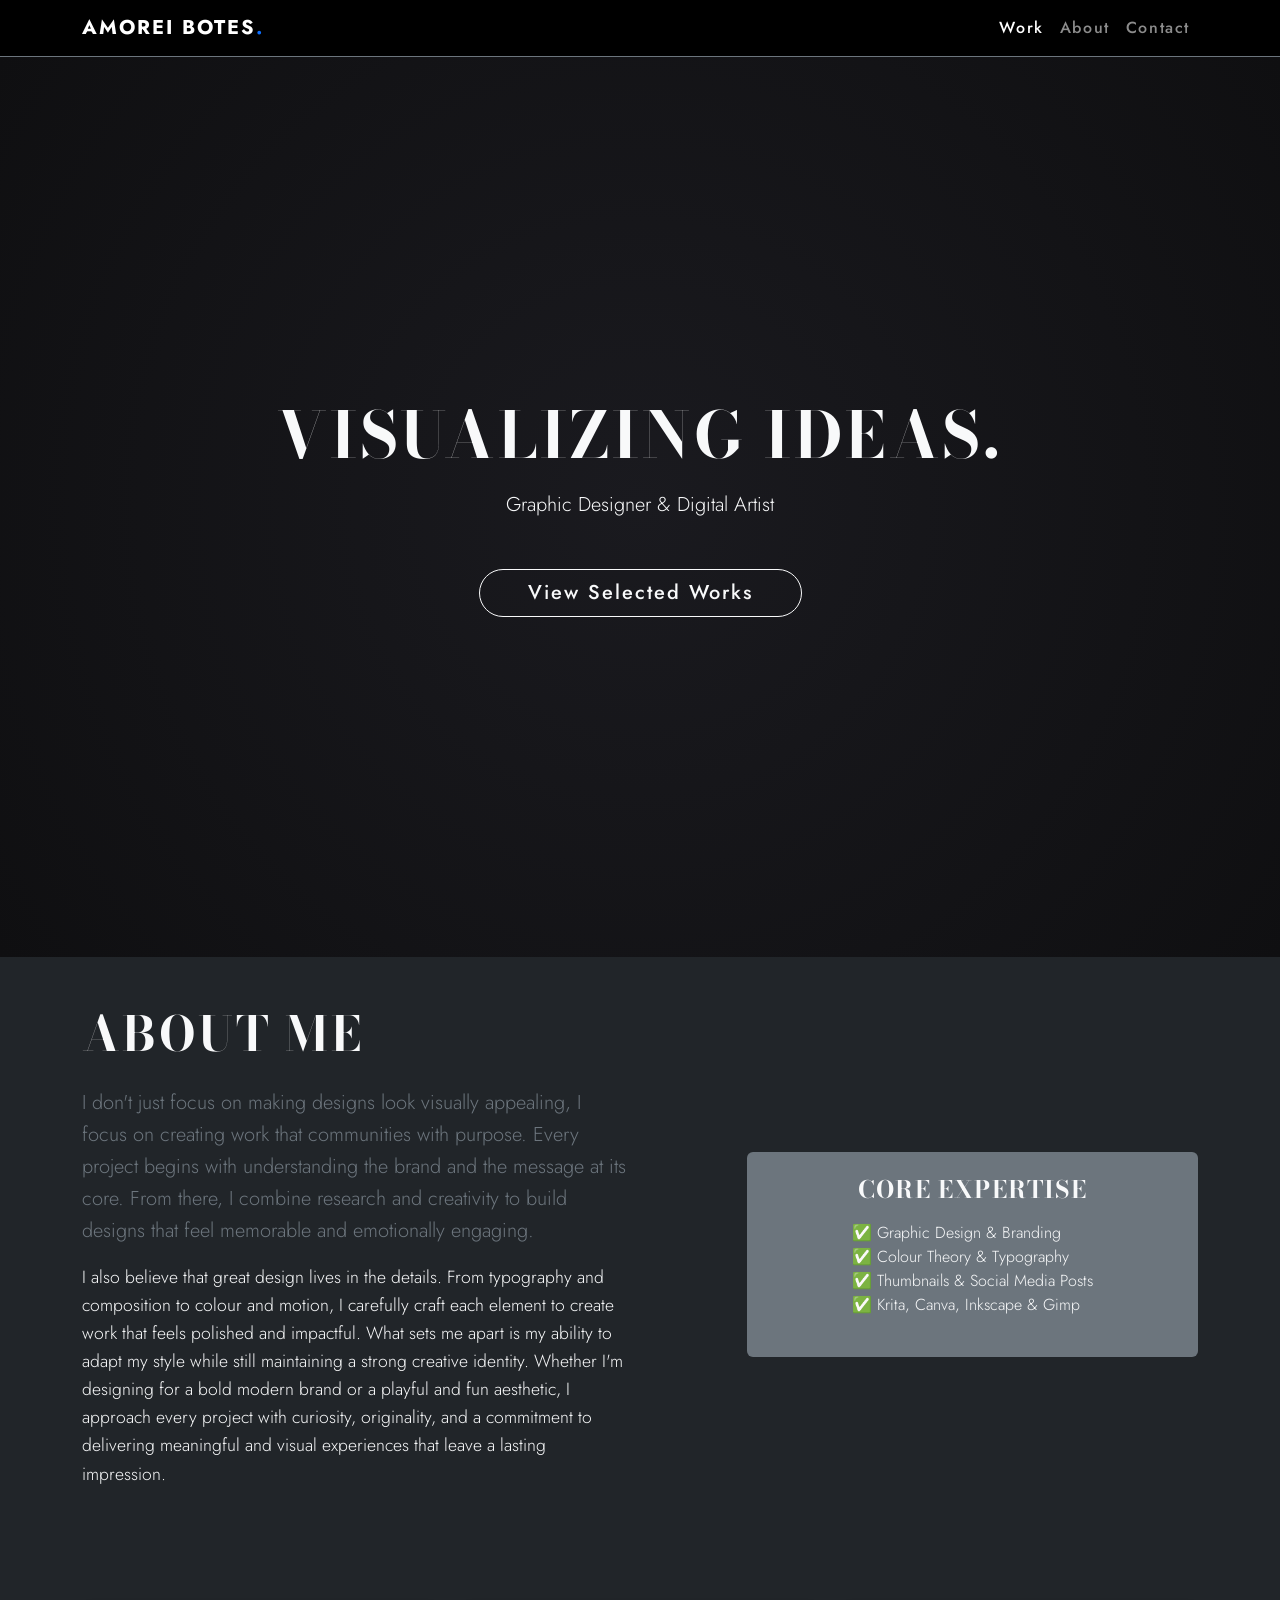
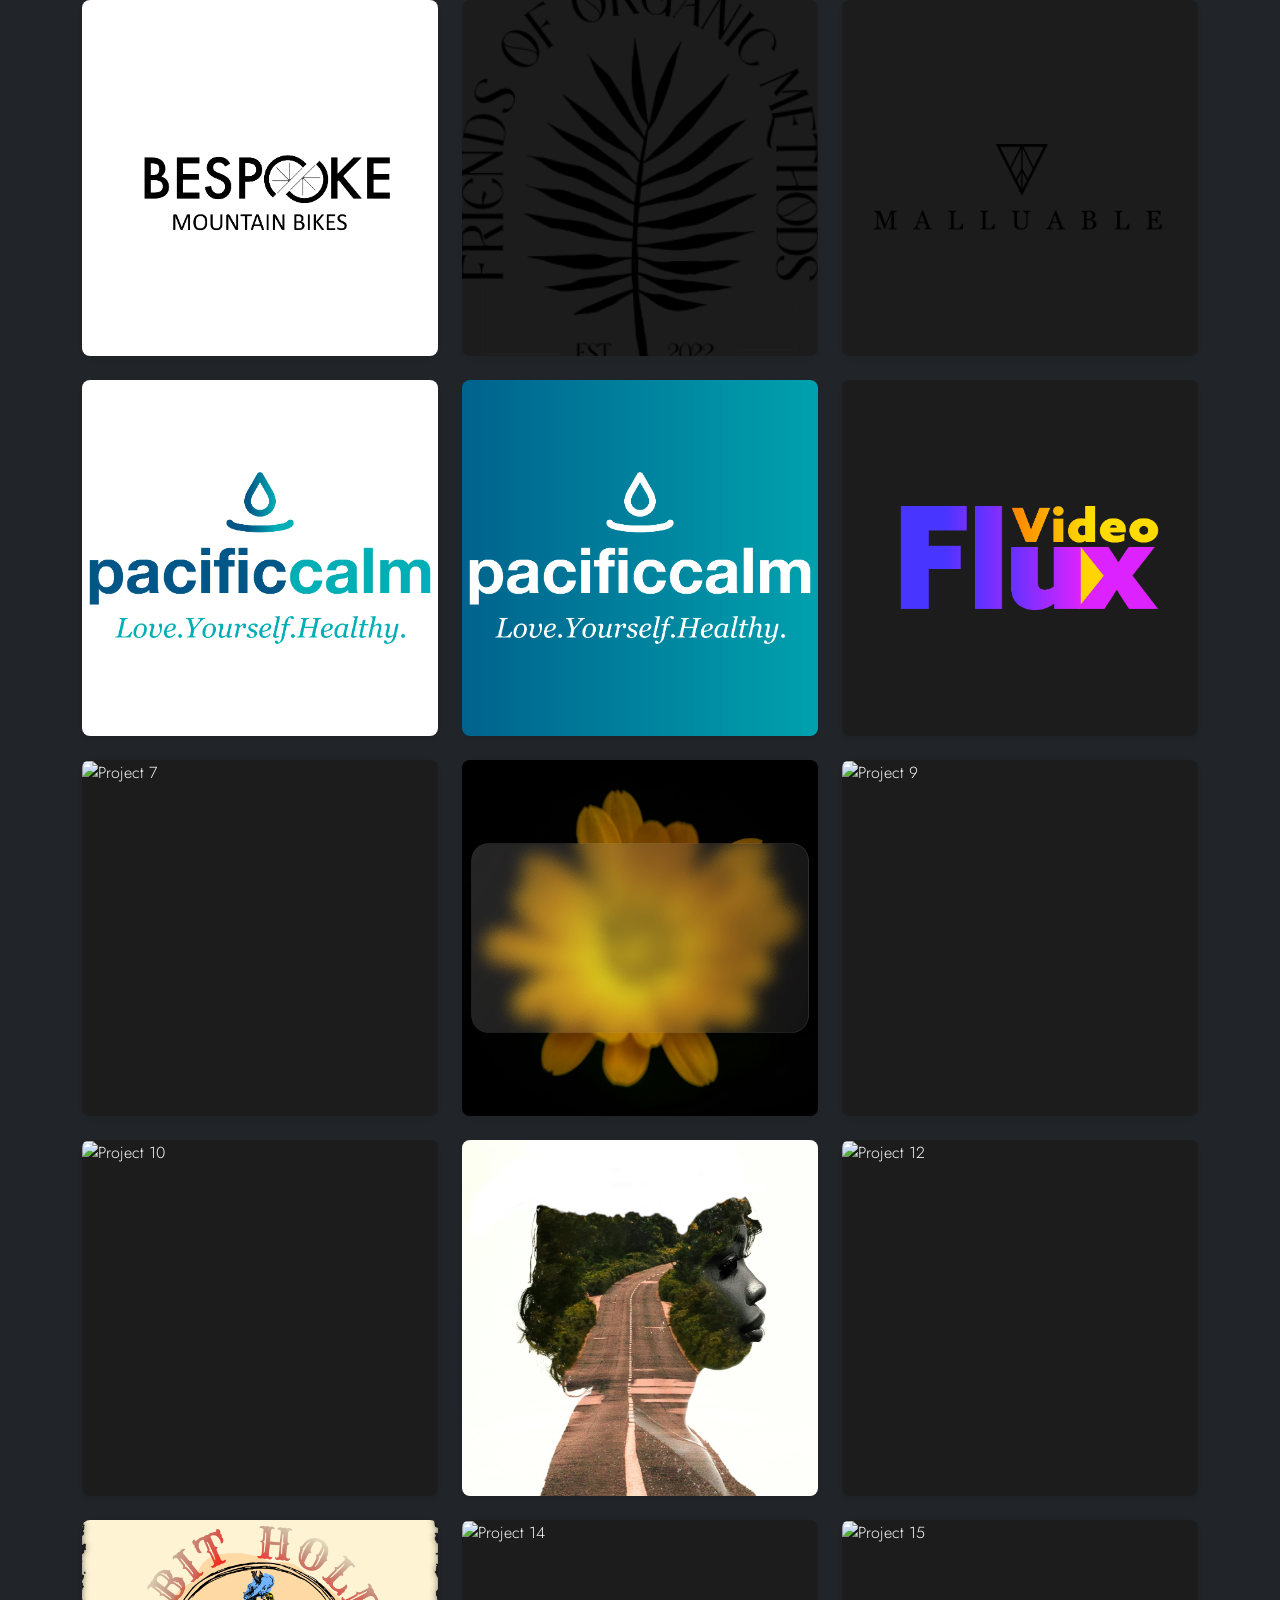
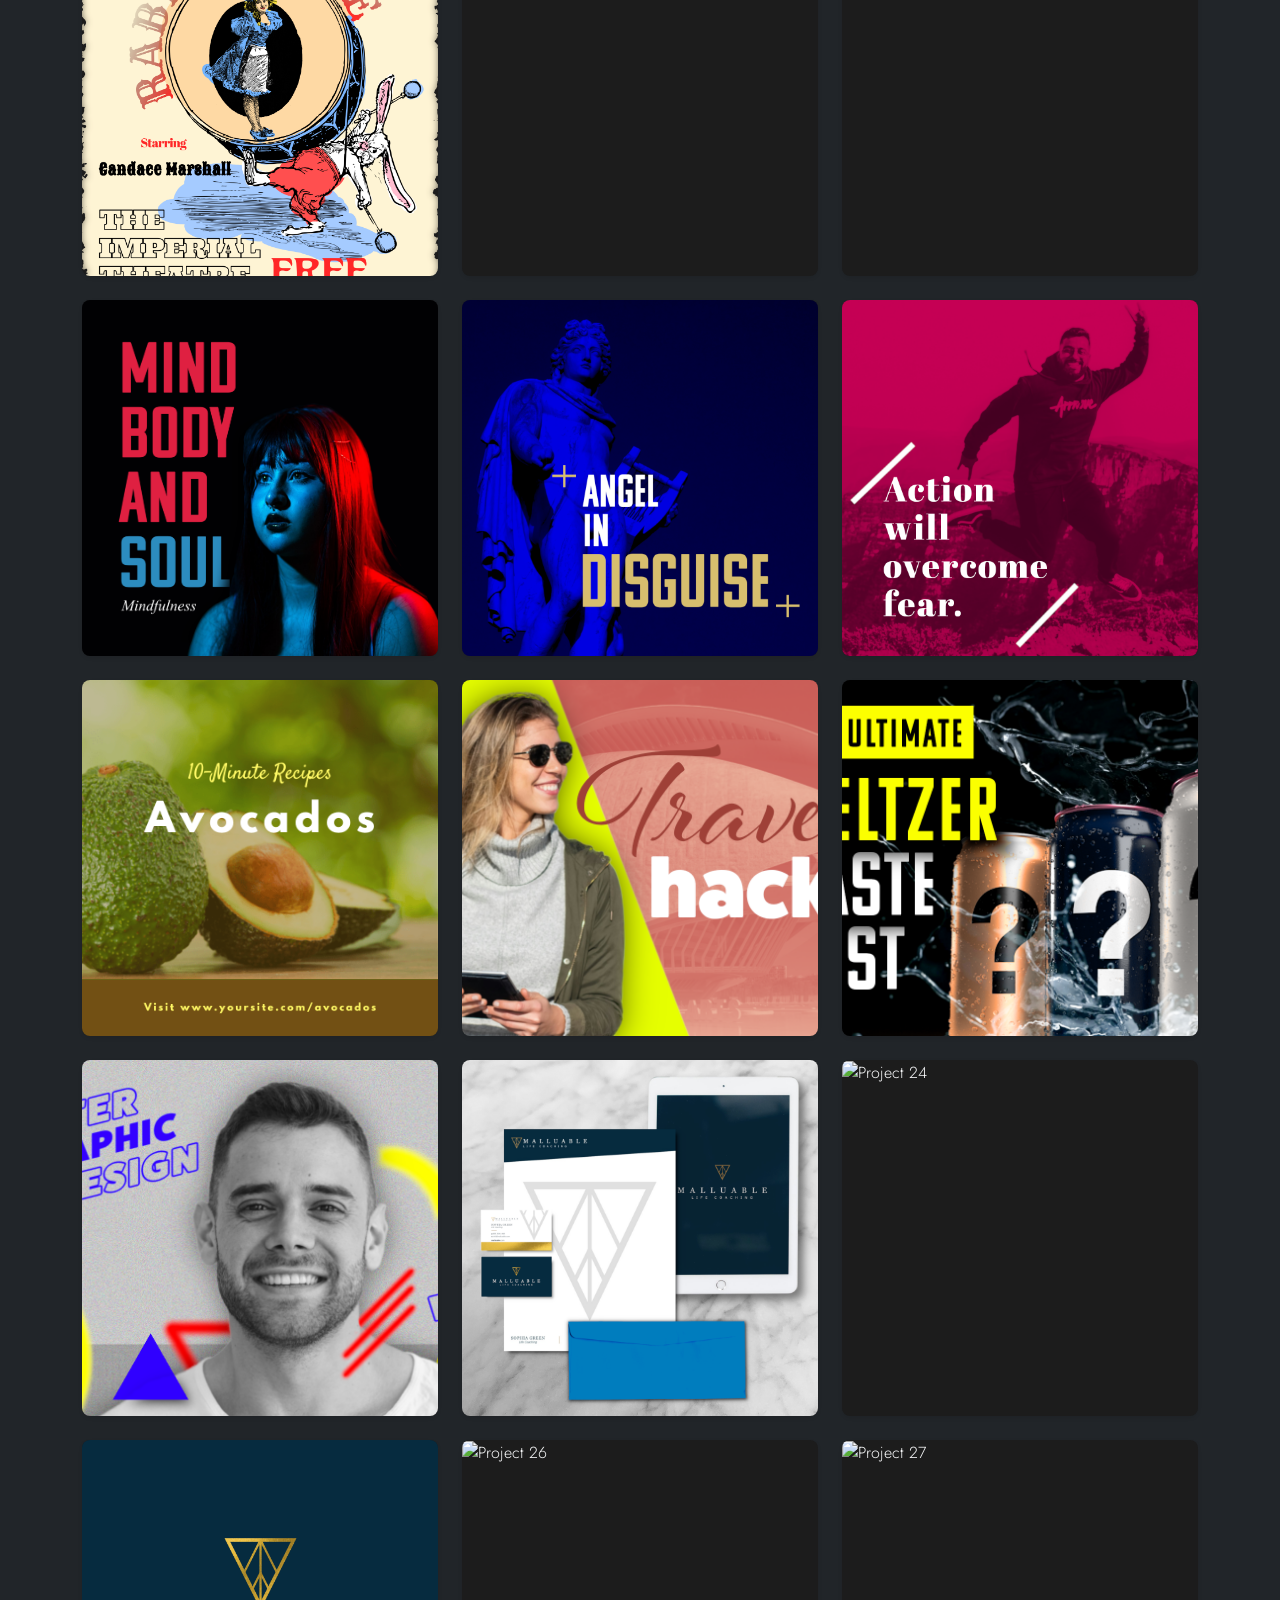
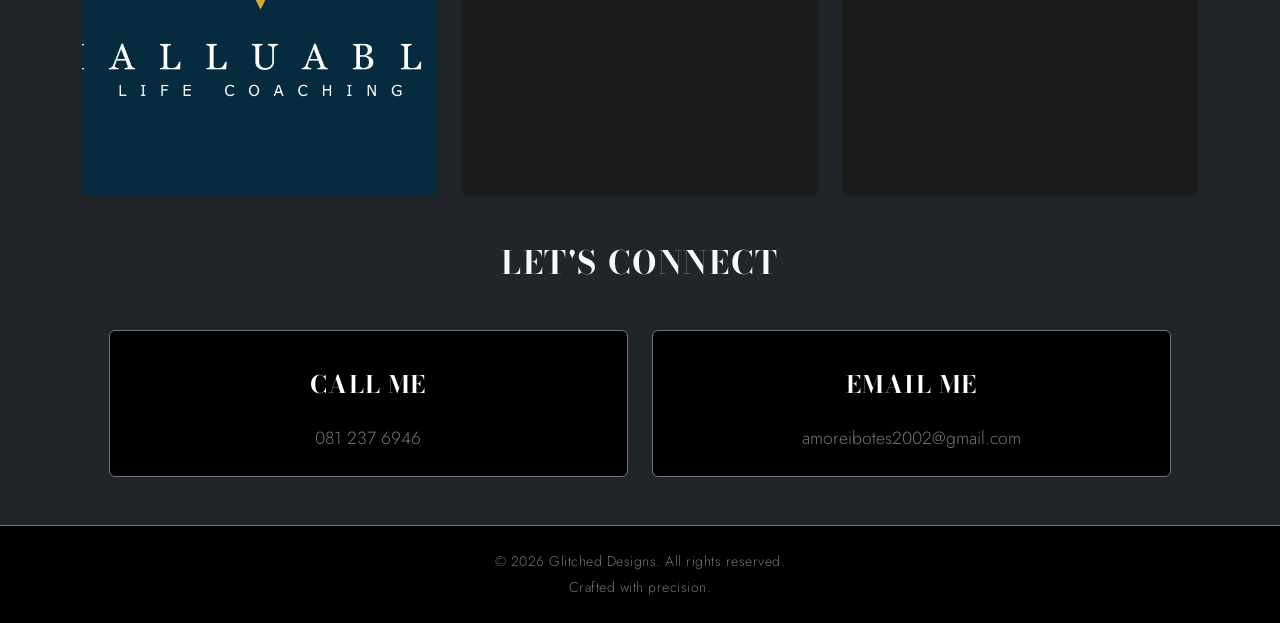
==== index.html @ e526637f "Amorei Graphic Design website initial commit" ====
<!DOCTYPE html>
<html lang="en">

<head>
    <meta charset="UTF-8">
    <meta name="viewport" content="width=device-width, initial-scale=1.0">
    <title>Creative Portfolio | Graphic Design</title>
    <link href="https://fonts.googleapis.com/css2?family=Inter:wght@300;400;700&display=swap" rel="stylesheet">
    <link href="https://cdn.jsdelivr.net/npm/bootstrap@5.3.0/dist/css/bootstrap.min.css" rel="stylesheet">
    <link rel="stylesheet" href="styles.css">
</head>

<body class="bg-dark text-light">

    <nav class="navbar navbar-expand-lg navbar-dark bg-black sticky-top border-bottom border-secondary">
        <div class="container">
            <a class="navbar-brand fw-bold tracking-wide" href="#">AMOREI BOTES<span class="text-primary">.</span></a>
            <button class="navbar-toggler" type="button" data-bs-toggle="collapse" data-bs-target="#navbarNav">
                <span class="navbar-toggler-icon"></span>
            </button>
            <div class="collapse navbar-collapse justify-content-end" id="navbarNav">
                <ul class="navbar-nav">
                    <li class="nav-item"><a class="nav-link active" href="#work">Work</a></li>
                    <li class="nav-item"><a class="nav-link" href="#about">About</a></li>
                    <li class="nav-item"><a class="nav-link" href="#contact">Contact</a></li>
                </ul>
            </div>
        </div>
    </nav>

    <header class="hero-section min-vh-100 text-center d-flex align-items-center justify-content-center">
        <div class="container">
            <h1 class="display-3 fw-bold mb-3">Visualizing Ideas.</h1>
            <p class="lead mb-5">Graphic Designer & Digital Artist</p>
            <a href="#work" class="btn btn-outline-light btn-lg rounded-pill px-5">View Selected Works</a>
        </div>
    </header>

    <section id="about">
        <main class="container py-5">
            <div class="row align-items-center min-vh-75">
                <div class="col-md-6 mb-4 mb-md-0">
                    <h2 class="display-5 fw-bold mb-4">About Me</h2>
                    <p class="lead text-secondary">
                        I don't just focus on making designs look visually appealing, I focus on creating work that
                        communities with purpose. Every project begins with understanding the brand and the message at
                        its core. From there, I combine research and creativity to build designs that feel memorable and
                        emotionally engaging. </p>
                    <p>
                        I also believe that great design lives in the details. From typography and composition to colour
                        and motion, I carefully craft each element to create work that feels polished and impactful.
                        What sets me apart is my ability to adapt my style while still maintaining a strong creative
                        identity. Whether I'm designing for a bold modern brand or a playful and fun aesthetic, I
                        approach every project with curiosity, originality, and a commitment to delivering meaningful
                        and visual experiences that leave a lasting impression.</p>
                </div>
                <div class="col-md-5 offset-md-1">
                    <div class="bg-secondary p-4 rounded text-center">
                        <h4 class="mb-3">Core Expertise</h4>
                        <ul class="list-unstyled text-start d-inline-block">
                            <li>✅ Graphic Design & Branding</li>
                            <li>✅ Colour Theory & Typography</li>
                            <li>✅ Thumbnails & Social Media Posts</li>
                            <li>✅ Krita, Canva, Inkscape & Gimp</li>
                        </ul>
                    </div>
                </div>
            </div>
    </section>

    <section id="work" class="container py-5">
        <div class="row g-4" id="gallery-container">
            <!-- Gallery Start -->
<!-- Project 1 -->
<div class="col-12 col-md-6 col-lg-4">
    <div class="gallery-item shadow-sm" data-bs-toggle="modal" data-bs-target="#lightboxModal" onclick="updateLightbox('images/images_1.png')">
        <img src="images/images_1.png" alt="Project 1" loading="lazy">
        <div class="gallery-overlay"><h5 class="fw-bold">PROJECT 1</h5></div>
    </div>
</div>
<!-- Project 2 -->
<div class="col-12 col-md-6 col-lg-4">
    <div class="gallery-item shadow-sm" data-bs-toggle="modal" data-bs-target="#lightboxModal" onclick="updateLightbox('images/images_2.png')">
        <img src="images/images_2.png" alt="Project 2" loading="lazy">
        <div class="gallery-overlay"><h5 class="fw-bold">PROJECT 2</h5></div>
    </div>
</div>
<!-- Project 3 -->
<div class="col-12 col-md-6 col-lg-4">
    <div class="gallery-item shadow-sm" data-bs-toggle="modal" data-bs-target="#lightboxModal" onclick="updateLightbox('images/images_3.png')">
        <img src="images/images_3.png" alt="Project 3" loading="lazy">
        <div class="gallery-overlay"><h5 class="fw-bold">PROJECT 3</h5></div>
    </div>
</div>
<!-- Project 4 -->
<div class="col-12 col-md-6 col-lg-4">
    <div class="gallery-item shadow-sm" data-bs-toggle="modal" data-bs-target="#lightboxModal" onclick="updateLightbox('images/images_4.png')">
        <img src="images/images_4.png" alt="Project 4" loading="lazy">
        <div class="gallery-overlay"><h5 class="fw-bold">PROJECT 4</h5></div>
    </div>
</div>
<!-- Project 5 -->
<div class="col-12 col-md-6 col-lg-4">
    <div class="gallery-item shadow-sm" data-bs-toggle="modal" data-bs-target="#lightboxModal" onclick="updateLightbox('images/images_5.png')">
        <img src="images/images_5.png" alt="Project 5" loading="lazy">
        <div class="gallery-overlay"><h5 class="fw-bold">PROJECT 5</h5></div>
    </div>
</div>
<!-- Project 6 -->
<div class="col-12 col-md-6 col-lg-4">
    <div class="gallery-item shadow-sm" data-bs-toggle="modal" data-bs-target="#lightboxModal" onclick="updateLightbox('images/images_6.png')">
        <img src="images/images_6.png" alt="Project 6" loading="lazy">
        <div class="gallery-overlay"><h5 class="fw-bold">PROJECT 6</h5></div>
    </div>
</div>
<!-- Project 7 -->
<div class="col-12 col-md-6 col-lg-4">
    <div class="gallery-item shadow-sm" data-bs-toggle="modal" data-bs-target="#lightboxModal" onclick="updateLightbox('images/images_7.png')">
        <img src="images/images_7.png" alt="Project 7" loading="lazy">
        <div class="gallery-overlay"><h5 class="fw-bold">PROJECT 7</h5></div>
    </div>
</div>
<!-- Project 8 -->
<div class="col-12 col-md-6 col-lg-4">
    <div class="gallery-item shadow-sm" data-bs-toggle="modal" data-bs-target="#lightboxModal" onclick="updateLightbox('images/images_8.png')">
        <img src="images/images_8.png" alt="Project 8" loading="lazy">
        <div class="gallery-overlay"><h5 class="fw-bold">PROJECT 8</h5></div>
    </div>
</div>
<!-- Project 9 -->
<div class="col-12 col-md-6 col-lg-4">
    <div class="gallery-item shadow-sm" data-bs-toggle="modal" data-bs-target="#lightboxModal" onclick="updateLightbox('images/images_9.png')">
        <img src="images/images_9.png" alt="Project 9" loading="lazy">
        <div class="gallery-overlay"><h5 class="fw-bold">PROJECT 9</h5></div>
    </div>
</div>
<!-- Project 10 -->
<div class="col-12 col-md-6 col-lg-4">
    <div class="gallery-item shadow-sm" data-bs-toggle="modal" data-bs-target="#lightboxModal" onclick="updateLightbox('images/images_10.png')">
        <img src="images/images_10.png" alt="Project 10" loading="lazy">
        <div class="gallery-overlay"><h5 class="fw-bold">PROJECT 10</h5></div>
    </div>
</div>
<!-- Project 11 -->
<div class="col-12 col-md-6 col-lg-4">
    <div class="gallery-item shadow-sm" data-bs-toggle="modal" data-bs-target="#lightboxModal" onclick="updateLightbox('images/images_11.png')">
        <img src="images/images_11.png" alt="Project 11" loading="lazy">
        <div class="gallery-overlay"><h5 class="fw-bold">PROJECT 11</h5></div>
    </div>
</div>
<!-- Project 12 -->
<div class="col-12 col-md-6 col-lg-4">
    <div class="gallery-item shadow-sm" data-bs-toggle="modal" data-bs-target="#lightboxModal" onclick="updateLightbox('images/images_12.png')">
        <img src="images/images_12.png" alt="Project 12" loading="lazy">
        <div class="gallery-overlay"><h5 class="fw-bold">PROJECT 12</h5></div>
    </div>
</div>
<!-- Project 13 -->
<div class="col-12 col-md-6 col-lg-4">
    <div class="gallery-item shadow-sm" data-bs-toggle="modal" data-bs-target="#lightboxModal" onclick="updateLightbox('images/images_13.png')">
        <img src="images/images_13.png" alt="Project 13" loading="lazy">
        <div class="gallery-overlay"><h5 class="fw-bold">PROJECT 13</h5></div>
    </div>
</div>
<!-- Project 14 -->
<div class="col-12 col-md-6 col-lg-4">
    <div class="gallery-item shadow-sm" data-bs-toggle="modal" data-bs-target="#lightboxModal" onclick="updateLightbox('images/images_14.png')">
        <img src="images/images_14.png" alt="Project 14" loading="lazy">
        <div class="gallery-overlay"><h5 class="fw-bold">PROJECT 14</h5></div>
    </div>
</div>
<!-- Project 15 -->
<div class="col-12 col-md-6 col-lg-4">
    <div class="gallery-item shadow-sm" data-bs-toggle="modal" data-bs-target="#lightboxModal" onclick="updateLightbox('images/images_15.png')">
        <img src="images/images_15.png" alt="Project 15" loading="lazy">
        <div class="gallery-overlay"><h5 class="fw-bold">PROJECT 15</h5></div>
    </div>
</div>
<!-- Project 16 -->
<div class="col-12 col-md-6 col-lg-4">
    <div class="gallery-item shadow-sm" data-bs-toggle="modal" data-bs-target="#lightboxModal" onclick="updateLightbox('images/images_16.png')">
        <img src="images/images_16.png" alt="Project 16" loading="lazy">
        <div class="gallery-overlay"><h5 class="fw-bold">PROJECT 16</h5></div>
    </div>
</div>
<!-- Project 17 -->
<div class="col-12 col-md-6 col-lg-4">
    <div class="gallery-item shadow-sm" data-bs-toggle="modal" data-bs-target="#lightboxModal" onclick="updateLightbox('images/images_17.png')">
        <img src="images/images_17.png" alt="Project 17" loading="lazy">
        <div class="gallery-overlay"><h5 class="fw-bold">PROJECT 17</h5></div>
    </div>
</div>
<!-- Project 18 -->
<div class="col-12 col-md-6 col-lg-4">
    <div class="gallery-item shadow-sm" data-bs-toggle="modal" data-bs-target="#lightboxModal" onclick="updateLightbox('images/images_18.png')">
        <img src="images/images_18.png" alt="Project 18" loading="lazy">
        <div class="gallery-overlay"><h5 class="fw-bold">PROJECT 18</h5></div>
    </div>
</div>
<!-- Project 19 -->
<div class="col-12 col-md-6 col-lg-4">
    <div class="gallery-item shadow-sm" data-bs-toggle="modal" data-bs-target="#lightboxModal" onclick="updateLightbox('images/images_19.png')">
        <img src="images/images_19.png" alt="Project 19" loading="lazy">
        <div class="gallery-overlay"><h5 class="fw-bold">PROJECT 19</h5></div>
    </div>
</div>
<!-- Project 20 -->
<div class="col-12 col-md-6 col-lg-4">
    <div class="gallery-item shadow-sm" data-bs-toggle="modal" data-bs-target="#lightboxModal" onclick="updateLightbox('images/images_20.png')">
        <img src="images/images_20.png" alt="Project 20" loading="lazy">
        <div class="gallery-overlay"><h5 class="fw-bold">PROJECT 20</h5></div>
    </div>
</div>
<!-- Project 21 -->
<div class="col-12 col-md-6 col-lg-4">
    <div class="gallery-item shadow-sm" data-bs-toggle="modal" data-bs-target="#lightboxModal" onclick="updateLightbox('images/images_21.png')">
        <img src="images/images_21.png" alt="Project 21" loading="lazy">
        <div class="gallery-overlay"><h5 class="fw-bold">PROJECT 21</h5></div>
    </div>
</div>
<!-- Project 22 -->
<div class="col-12 col-md-6 col-lg-4">
    <div class="gallery-item shadow-sm" data-bs-toggle="modal" data-bs-target="#lightboxModal" onclick="updateLightbox('images/images_22.png')">
        <img src="images/images_22.png" alt="Project 22" loading="lazy">
        <div class="gallery-overlay"><h5 class="fw-bold">PROJECT 22</h5></div>
    </div>
</div>
<!-- Project 23 -->
<div class="col-12 col-md-6 col-lg-4">
    <div class="gallery-item shadow-sm" data-bs-toggle="modal" data-bs-target="#lightboxModal" onclick="updateLightbox('images/images_23.png')">
        <img src="images/images_23.png" alt="Project 23" loading="lazy">
        <div class="gallery-overlay"><h5 class="fw-bold">PROJECT 23</h5></div>
    </div>
</div>
<!-- Project 24 -->
<div class="col-12 col-md-6 col-lg-4">
    <div class="gallery-item shadow-sm" data-bs-toggle="modal" data-bs-target="#lightboxModal" onclick="updateLightbox('images/images_24.png')">
        <img src="images/images_24.png" alt="Project 24" loading="lazy">
        <div class="gallery-overlay"><h5 class="fw-bold">PROJECT 24</h5></div>
    </div>
</div>
<!-- Project 25 -->
<div class="col-12 col-md-6 col-lg-4">
    <div class="gallery-item shadow-sm" data-bs-toggle="modal" data-bs-target="#lightboxModal" onclick="updateLightbox('images/images_25.png')">
        <img src="images/images_25.png" alt="Project 25" loading="lazy">
        <div class="gallery-overlay"><h5 class="fw-bold">PROJECT 25</h5></div>
    </div>
</div>
<!-- Project 26 -->
<div class="col-12 col-md-6 col-lg-4">
    <div class="gallery-item shadow-sm" data-bs-toggle="modal" data-bs-target="#lightboxModal" onclick="updateLightbox('images/images_26.png')">
        <img src="images/images_26.png" alt="Project 26" loading="lazy">
        <div class="gallery-overlay"><h5 class="fw-bold">PROJECT 26</h5></div>
    </div>
</div>
<!-- Project 27 -->
<div class="col-12 col-md-6 col-lg-4">
    <div class="gallery-item shadow-sm" data-bs-toggle="modal" data-bs-target="#lightboxModal" onclick="updateLightbox('images/images_27.png')">
        <img src="images/images_27.png" alt="Project 27" loading="lazy">
        <div class="gallery-overlay"><h5 class="fw-bold">PROJECT 27</h5></div>
    </div>
</div>
<!-- Gallery End -->
        </div>
    </section>

    <div class="modal fade" id="lightboxModal" tabindex="-1" aria-hidden="true">
        <div class="modal-dialog modal-dialog-centered modal-xl">
            <div class="modal-content bg-transparent border-0">
                <div class="modal-header border-0 pb-0">
                    <button type="button" class="btn-close btn-close-white" data-bs-dismiss="modal"
                        aria-label="Close"></button>
                </div>
                <div class="modal-body text-center pt-0">
                    <img id="lightbox-img" src="" class="img-fluid rounded shadow-lg" alt="Full screen preview">
                </div>
            </div>
        </div>
    </div>

    <section id="contact">
        <div class="text-center">
            <h2 class="fw-bold mb-5">Let's Connect</h2>

            <div class="row g-4 justify-content-center">
                <!-- Phone Card -->
                <div class="col-md-5">
                    <a href="tel:+27812376946" class="text-decoration-none">
                        <div class="card bg-black border-secondary p-4 h-100 hover-card">
                            <i class="bi bi-telephone-fill display-4 text-primary mb-3"></i>
                            <h4 class="text-white">Call Me</h4>
                            <p class="text-secondary mb-0">081 237 6946</p>
                        </div>
                    </a>
                </div>

                <!-- Email Card -->
                <div class="col-md-5">
                    <a href="mailto:amoreibotes2002@gmail.com" class="text-decoration-none">
                        <div class="card bg-black border-secondary p-4 h-100 hover-card">
                            <i class="bi bi-envelope-fill display-4 text-primary mb-3"></i>
                            <h4 class="text-white">Email Me</h4>
                            <p class="text-secondary mb-0">amoreibotes2002@gmail.com</p>
                        </div>
                    </a>
                </div>
            </div>
        </div>
    </section>
    <!-- Footer -->
    <footer class="bg-black py-4 border-top border-secondary mt-5">
        <div class="container text-center">
            <p class="text-secondary small mb-1">
                &copy; 2026 Glitched Designs. All rights reserved.
            </p>
            <p class="text-secondary small mb-0">
                Crafted with precision.
            </p>
        </div>
    </footer>

    <script src="https://cdn.jsdelivr.net/npm/bootstrap@5.3.0/dist/js/bootstrap.bundle.min.js"></script>
    <script src="script.js"></script>
</body>

</html>
---- styles.css ----
/* Custom Variables */

@import url('https://fonts.googleapis.com/css2?family=Bodoni+Moda:ital,opsz,wght@0,6..96,400;0,6..96,700;1,6..96,400&family=Jost:wght@300;400;500;700&display=swap');

:root {
    --primary-color: #0d6efd;
    --bg-dark: #0f0f11;
    --bg-black: #d6c2c2;
    --font-display: 'Bodoni Moda', serif;
    --font-ui: 'Jost', -apple-system, BlinkMacSystemFont, "Segoe UI", Roboto, sans-serif;
}

html,
body {
    margin: 0;
    padding: 0;
    width: 100%;
    /* This clips any content that tries to push past the right edge */
    overflow-x: hidden;
    font-family: var(--font-ui);
    font-weight: 300;
    /* Sleek, thin weight for modernity */
    color: #e0e0e0;
}

h1,
h2,
h3,
h4,
h5,
h6 {
    font-family: var(--font-display);
    font-weight: bold;
    text-transform: uppercase;
    letter-spacing: 0.05em;
    margin-bottom: 1.5rem;
}

.navbar-brand,
.nav-link,
.btn,
.gallery-overlay h5 {
    font-family: var(--font-ui);
    letter-spacing: 0.1em;
    font-weight: 500;
}

p {
    line-height: 1.6;
    font-size: 1.1rem;
    font-weight: 300;
}

/* Typography & Layout */
.tracking-wide {
    letter-spacing: 2px;
}

.hero-section {
    /* Remove min-height: 70vh; if it exists */
    background: radial-gradient(circle at center, #1a1a1f 0%, #0f0f11 100%);
    /* Ensure the background covers the full screen */
    background-size: cover;
    background-position: center;
}

/* Gallery Grid */
.gallery-item {
    position: relative;
    overflow: hidden;
    border-radius: 8px;
    cursor: pointer;
    background-color: #1c1c1c;
    /* Placeholder color before load */
    aspect-ratio: 1 / 1;
    /* Keeps thumbnails uniform */
}

.gallery-item img {
    width: 100%;
    height: 100%;
    object-fit: cover;
    transition: transform 0.6s cubic-bezier(0.165, 0.84, 0.44, 1);
}

/* Hover Overlay Effect */
.gallery-overlay {
    position: absolute;
    top: 0;
    left: 0;
    right: 0;
    bottom: 0;
    background: rgba(0, 0, 0, 0.7);
    display: flex;
    flex-direction: column;
    align-items: center;
    justify-content: center;
    opacity: 0;
    transition: opacity 0.4s ease;
}

.gallery-item:hover img {
    transform: scale(1.08);
    /* Hardware accelerated zoom */
}

.gallery-item:hover .gallery-overlay {
    opacity: 1;
}

.gallery-overlay h5 {
    transform: translateY(20px);
    transition: transform 0.4s ease;
}

.gallery-item:hover .gallery-overlay h5 {
    transform: translateY(0);
}

/* Lightbox Enhancements */
.modal-backdrop.show {
    opacity: 0.9;
    backdrop-filter: blur(5px);
}

#lightbox-img {
    max-height: 85vh;
    object-fit: contain;
}

/* Contact Card Hover Effects */
.hover-card {
    transition: transform 0.3s ease, border-color 0.3s ease;
}

.hover-card:hover {
    transform: translateY(-10px);
    border-color: var(--primary-color) !important;
}

.hover-card i {
    transition: color 0.3s ease;
}

.hover-card:hover i {
    color: #fff !important;
}

footer {
    width: 100%;
}

/* Ensure footer text is legible but subtle */
footer .small {
    letter-spacing: 0.5px;
    font-weight: 300;
}

main {
    flex: 1;
}
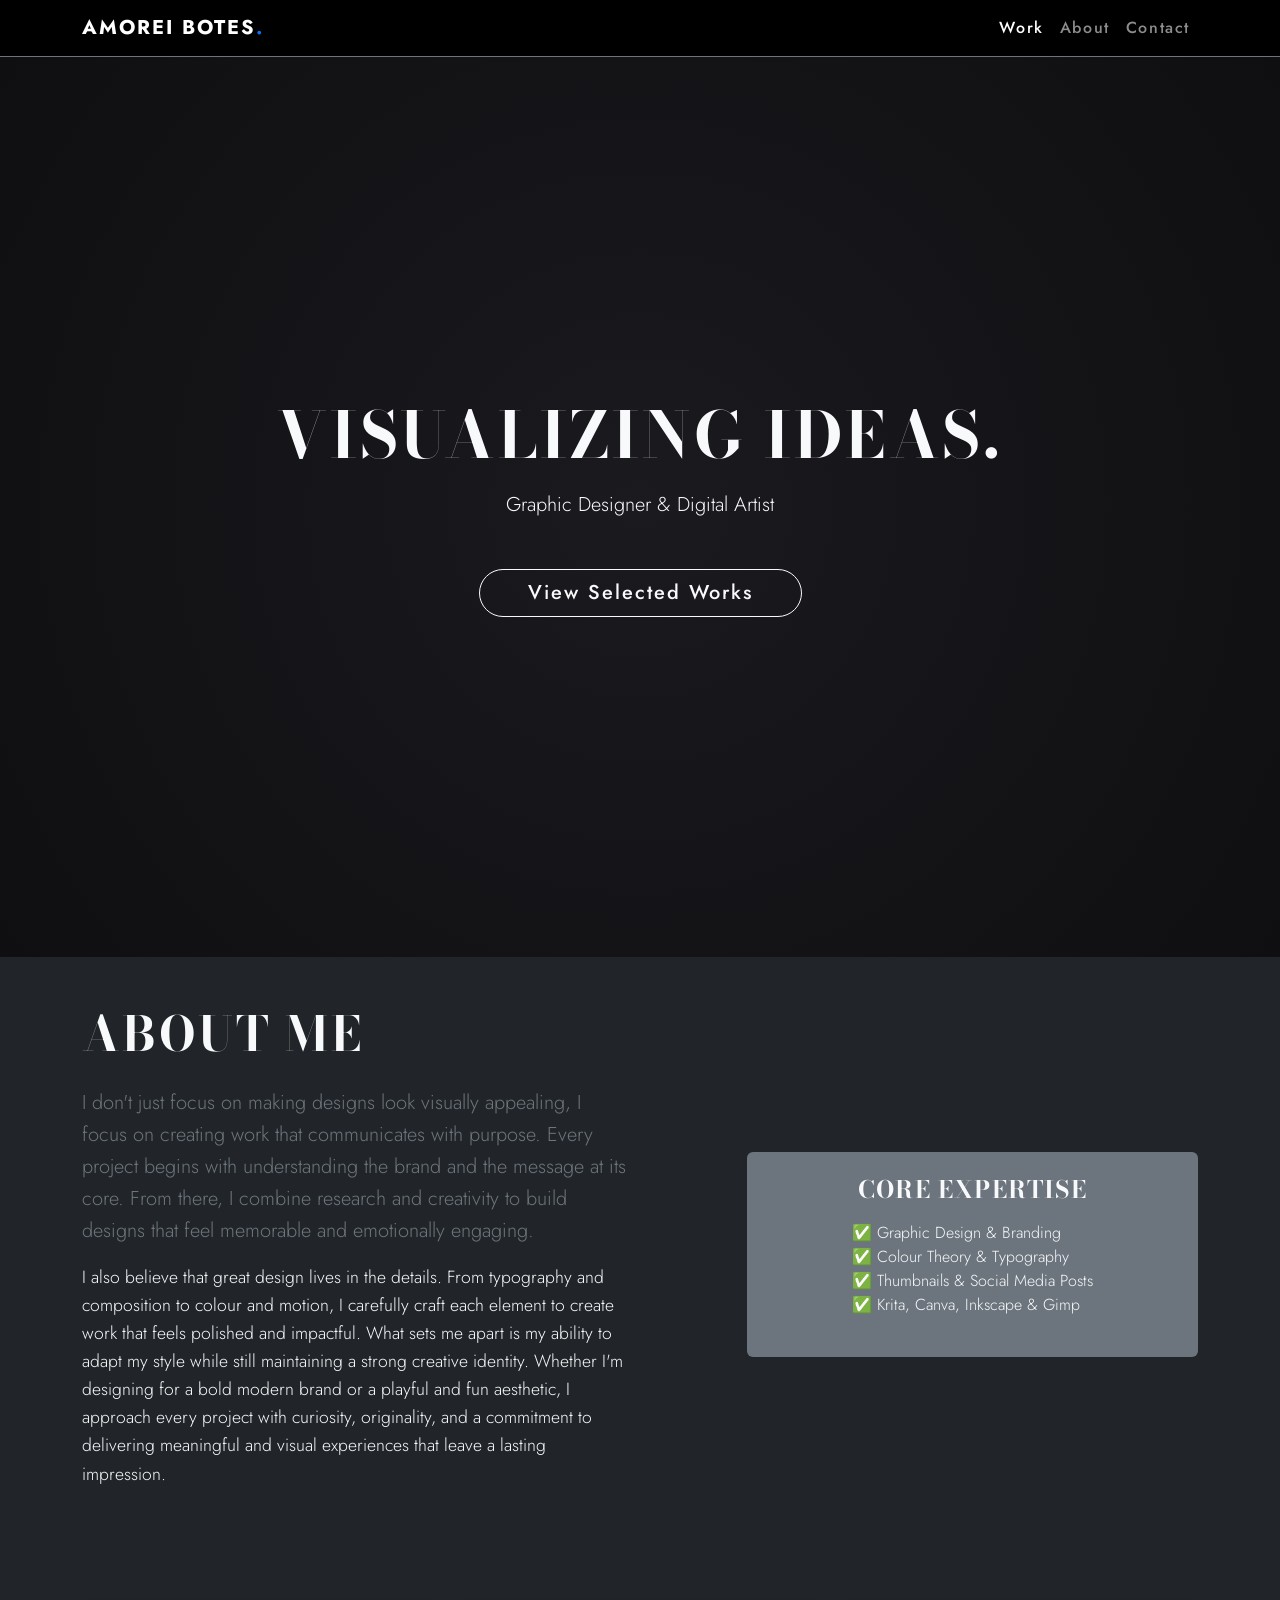
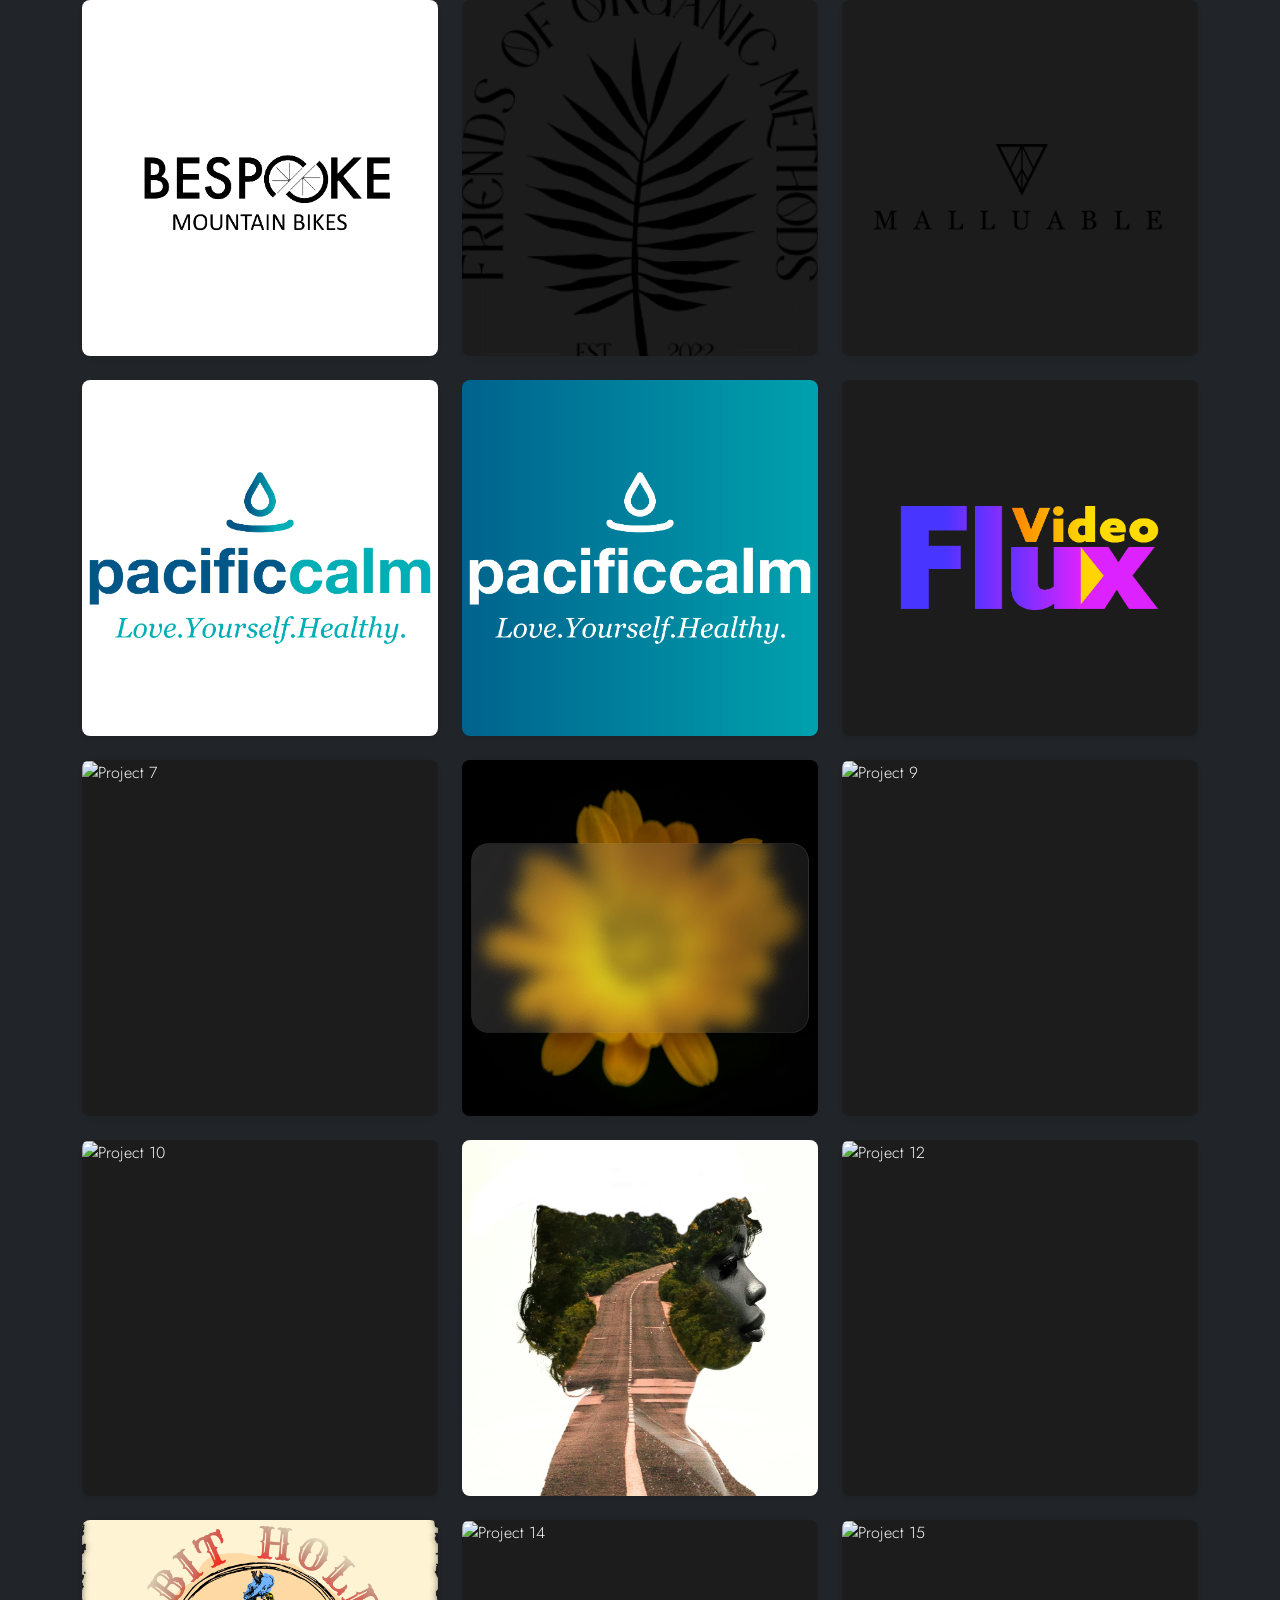
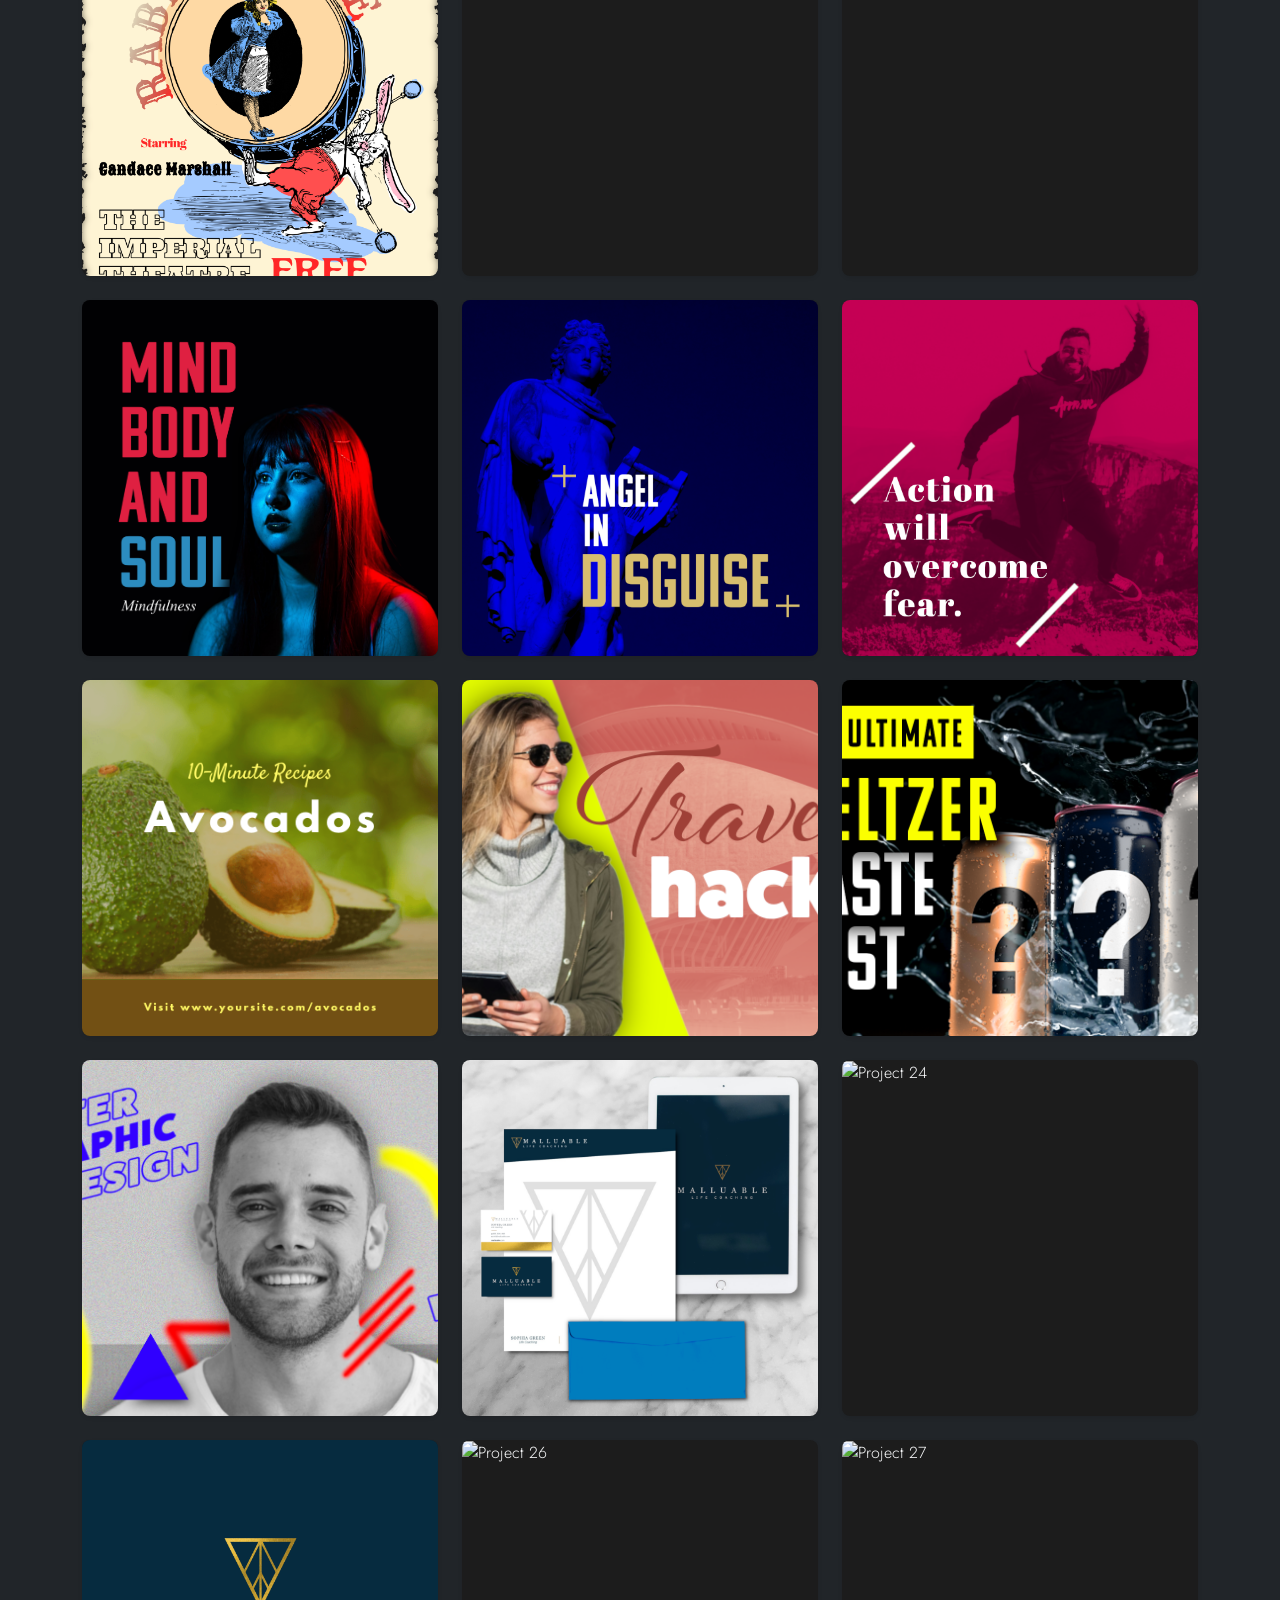
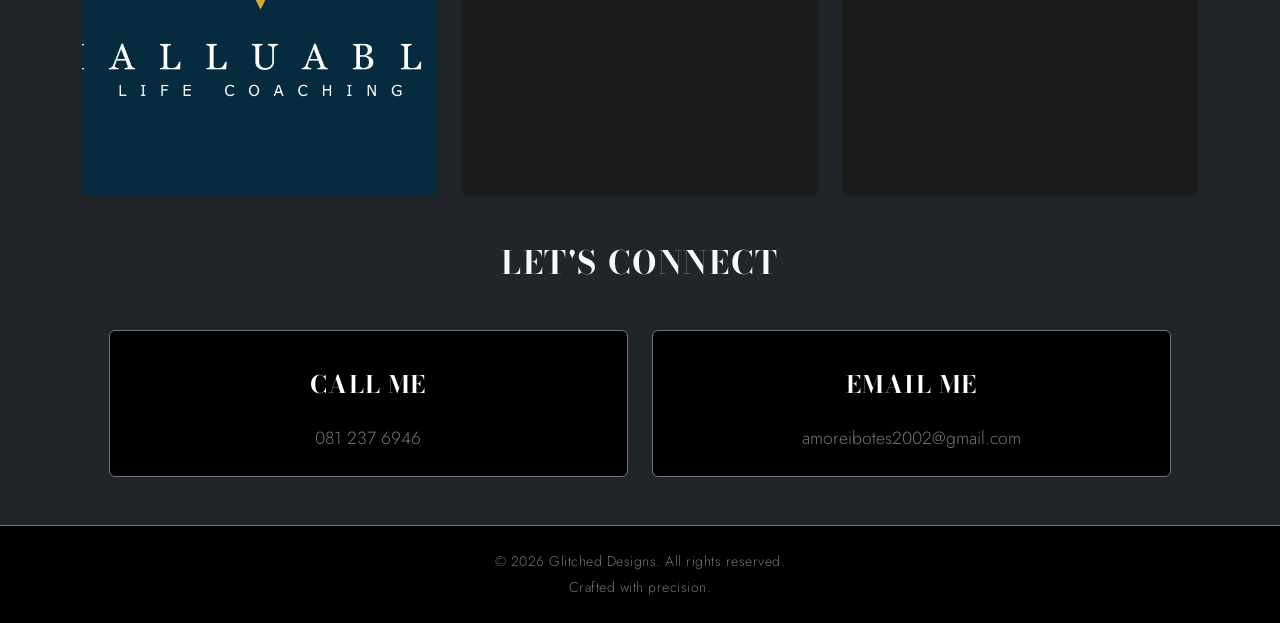
==== commit 48be3d4b: "spelling fixed in About Me" ====
--- a/index.html
+++ b/index.html
@@ -43,7 +43,7 @@
                     <h2 class="display-5 fw-bold mb-4">About Me</h2>
                     <p class="lead text-secondary">
                         I don't just focus on making designs look visually appealing, I focus on creating work that
-                        communities with purpose. Every project begins with understanding the brand and the message at
+                        communicates with purpose. Every project begins with understanding the brand and the message at
                         its core. From there, I combine research and creativity to build designs that feel memorable and
                         emotionally engaging. </p>
                     <p>
@@ -71,196 +71,277 @@
     <section id="work" class="container py-5">
         <div class="row g-4" id="gallery-container">
             <!-- Gallery Start -->
-<!-- Project 1 -->
-<div class="col-12 col-md-6 col-lg-4">
-    <div class="gallery-item shadow-sm" data-bs-toggle="modal" data-bs-target="#lightboxModal" onclick="updateLightbox('images/images_1.png')">
-        <img src="images/images_1.png" alt="Project 1" loading="lazy">
-        <div class="gallery-overlay"><h5 class="fw-bold">PROJECT 1</h5></div>
-    </div>
-</div>
-<!-- Project 2 -->
-<div class="col-12 col-md-6 col-lg-4">
-    <div class="gallery-item shadow-sm" data-bs-toggle="modal" data-bs-target="#lightboxModal" onclick="updateLightbox('images/images_2.png')">
-        <img src="images/images_2.png" alt="Project 2" loading="lazy">
-        <div class="gallery-overlay"><h5 class="fw-bold">PROJECT 2</h5></div>
-    </div>
-</div>
-<!-- Project 3 -->
-<div class="col-12 col-md-6 col-lg-4">
-    <div class="gallery-item shadow-sm" data-bs-toggle="modal" data-bs-target="#lightboxModal" onclick="updateLightbox('images/images_3.png')">
-        <img src="images/images_3.png" alt="Project 3" loading="lazy">
-        <div class="gallery-overlay"><h5 class="fw-bold">PROJECT 3</h5></div>
-    </div>
-</div>
-<!-- Project 4 -->
-<div class="col-12 col-md-6 col-lg-4">
-    <div class="gallery-item shadow-sm" data-bs-toggle="modal" data-bs-target="#lightboxModal" onclick="updateLightbox('images/images_4.png')">
-        <img src="images/images_4.png" alt="Project 4" loading="lazy">
-        <div class="gallery-overlay"><h5 class="fw-bold">PROJECT 4</h5></div>
-    </div>
-</div>
-<!-- Project 5 -->
-<div class="col-12 col-md-6 col-lg-4">
-    <div class="gallery-item shadow-sm" data-bs-toggle="modal" data-bs-target="#lightboxModal" onclick="updateLightbox('images/images_5.png')">
-        <img src="images/images_5.png" alt="Project 5" loading="lazy">
-        <div class="gallery-overlay"><h5 class="fw-bold">PROJECT 5</h5></div>
-    </div>
-</div>
-<!-- Project 6 -->
-<div class="col-12 col-md-6 col-lg-4">
-    <div class="gallery-item shadow-sm" data-bs-toggle="modal" data-bs-target="#lightboxModal" onclick="updateLightbox('images/images_6.png')">
-        <img src="images/images_6.png" alt="Project 6" loading="lazy">
-        <div class="gallery-overlay"><h5 class="fw-bold">PROJECT 6</h5></div>
-    </div>
-</div>
-<!-- Project 7 -->
-<div class="col-12 col-md-6 col-lg-4">
-    <div class="gallery-item shadow-sm" data-bs-toggle="modal" data-bs-target="#lightboxModal" onclick="updateLightbox('images/images_7.png')">
-        <img src="images/images_7.png" alt="Project 7" loading="lazy">
-        <div class="gallery-overlay"><h5 class="fw-bold">PROJECT 7</h5></div>
-    </div>
-</div>
-<!-- Project 8 -->
-<div class="col-12 col-md-6 col-lg-4">
-    <div class="gallery-item shadow-sm" data-bs-toggle="modal" data-bs-target="#lightboxModal" onclick="updateLightbox('images/images_8.png')">
-        <img src="images/images_8.png" alt="Project 8" loading="lazy">
-        <div class="gallery-overlay"><h5 class="fw-bold">PROJECT 8</h5></div>
-    </div>
-</div>
-<!-- Project 9 -->
-<div class="col-12 col-md-6 col-lg-4">
-    <div class="gallery-item shadow-sm" data-bs-toggle="modal" data-bs-target="#lightboxModal" onclick="updateLightbox('images/images_9.png')">
-        <img src="images/images_9.png" alt="Project 9" loading="lazy">
-        <div class="gallery-overlay"><h5 class="fw-bold">PROJECT 9</h5></div>
-    </div>
-</div>
-<!-- Project 10 -->
-<div class="col-12 col-md-6 col-lg-4">
-    <div class="gallery-item shadow-sm" data-bs-toggle="modal" data-bs-target="#lightboxModal" onclick="updateLightbox('images/images_10.png')">
-        <img src="images/images_10.png" alt="Project 10" loading="lazy">
-        <div class="gallery-overlay"><h5 class="fw-bold">PROJECT 10</h5></div>
-    </div>
-</div>
-<!-- Project 11 -->
-<div class="col-12 col-md-6 col-lg-4">
-    <div class="gallery-item shadow-sm" data-bs-toggle="modal" data-bs-target="#lightboxModal" onclick="updateLightbox('images/images_11.png')">
-        <img src="images/images_11.png" alt="Project 11" loading="lazy">
-        <div class="gallery-overlay"><h5 class="fw-bold">PROJECT 11</h5></div>
-    </div>
-</div>
-<!-- Project 12 -->
-<div class="col-12 col-md-6 col-lg-4">
-    <div class="gallery-item shadow-sm" data-bs-toggle="modal" data-bs-target="#lightboxModal" onclick="updateLightbox('images/images_12.png')">
-        <img src="images/images_12.png" alt="Project 12" loading="lazy">
-        <div class="gallery-overlay"><h5 class="fw-bold">PROJECT 12</h5></div>
-    </div>
-</div>
-<!-- Project 13 -->
-<div class="col-12 col-md-6 col-lg-4">
-    <div class="gallery-item shadow-sm" data-bs-toggle="modal" data-bs-target="#lightboxModal" onclick="updateLightbox('images/images_13.png')">
-        <img src="images/images_13.png" alt="Project 13" loading="lazy">
-        <div class="gallery-overlay"><h5 class="fw-bold">PROJECT 13</h5></div>
-    </div>
-</div>
-<!-- Project 14 -->
-<div class="col-12 col-md-6 col-lg-4">
-    <div class="gallery-item shadow-sm" data-bs-toggle="modal" data-bs-target="#lightboxModal" onclick="updateLightbox('images/images_14.png')">
-        <img src="images/images_14.png" alt="Project 14" loading="lazy">
-        <div class="gallery-overlay"><h5 class="fw-bold">PROJECT 14</h5></div>
-    </div>
-</div>
-<!-- Project 15 -->
-<div class="col-12 col-md-6 col-lg-4">
-    <div class="gallery-item shadow-sm" data-bs-toggle="modal" data-bs-target="#lightboxModal" onclick="updateLightbox('images/images_15.png')">
-        <img src="images/images_15.png" alt="Project 15" loading="lazy">
-        <div class="gallery-overlay"><h5 class="fw-bold">PROJECT 15</h5></div>
-    </div>
-</div>
-<!-- Project 16 -->
-<div class="col-12 col-md-6 col-lg-4">
-    <div class="gallery-item shadow-sm" data-bs-toggle="modal" data-bs-target="#lightboxModal" onclick="updateLightbox('images/images_16.png')">
-        <img src="images/images_16.png" alt="Project 16" loading="lazy">
-        <div class="gallery-overlay"><h5 class="fw-bold">PROJECT 16</h5></div>
-    </div>
-</div>
-<!-- Project 17 -->
-<div class="col-12 col-md-6 col-lg-4">
-    <div class="gallery-item shadow-sm" data-bs-toggle="modal" data-bs-target="#lightboxModal" onclick="updateLightbox('images/images_17.png')">
-        <img src="images/images_17.png" alt="Project 17" loading="lazy">
-        <div class="gallery-overlay"><h5 class="fw-bold">PROJECT 17</h5></div>
-    </div>
-</div>
-<!-- Project 18 -->
-<div class="col-12 col-md-6 col-lg-4">
-    <div class="gallery-item shadow-sm" data-bs-toggle="modal" data-bs-target="#lightboxModal" onclick="updateLightbox('images/images_18.png')">
-        <img src="images/images_18.png" alt="Project 18" loading="lazy">
-        <div class="gallery-overlay"><h5 class="fw-bold">PROJECT 18</h5></div>
-    </div>
-</div>
-<!-- Project 19 -->
-<div class="col-12 col-md-6 col-lg-4">
-    <div class="gallery-item shadow-sm" data-bs-toggle="modal" data-bs-target="#lightboxModal" onclick="updateLightbox('images/images_19.png')">
-        <img src="images/images_19.png" alt="Project 19" loading="lazy">
-        <div class="gallery-overlay"><h5 class="fw-bold">PROJECT 19</h5></div>
-    </div>
-</div>
-<!-- Project 20 -->
-<div class="col-12 col-md-6 col-lg-4">
-    <div class="gallery-item shadow-sm" data-bs-toggle="modal" data-bs-target="#lightboxModal" onclick="updateLightbox('images/images_20.png')">
-        <img src="images/images_20.png" alt="Project 20" loading="lazy">
-        <div class="gallery-overlay"><h5 class="fw-bold">PROJECT 20</h5></div>
-    </div>
-</div>
-<!-- Project 21 -->
-<div class="col-12 col-md-6 col-lg-4">
-    <div class="gallery-item shadow-sm" data-bs-toggle="modal" data-bs-target="#lightboxModal" onclick="updateLightbox('images/images_21.png')">
-        <img src="images/images_21.png" alt="Project 21" loading="lazy">
-        <div class="gallery-overlay"><h5 class="fw-bold">PROJECT 21</h5></div>
-    </div>
-</div>
-<!-- Project 22 -->
-<div class="col-12 col-md-6 col-lg-4">
-    <div class="gallery-item shadow-sm" data-bs-toggle="modal" data-bs-target="#lightboxModal" onclick="updateLightbox('images/images_22.png')">
-        <img src="images/images_22.png" alt="Project 22" loading="lazy">
-        <div class="gallery-overlay"><h5 class="fw-bold">PROJECT 22</h5></div>
-    </div>
-</div>
-<!-- Project 23 -->
-<div class="col-12 col-md-6 col-lg-4">
-    <div class="gallery-item shadow-sm" data-bs-toggle="modal" data-bs-target="#lightboxModal" onclick="updateLightbox('images/images_23.png')">
-        <img src="images/images_23.png" alt="Project 23" loading="lazy">
-        <div class="gallery-overlay"><h5 class="fw-bold">PROJECT 23</h5></div>
-    </div>
-</div>
-<!-- Project 24 -->
-<div class="col-12 col-md-6 col-lg-4">
-    <div class="gallery-item shadow-sm" data-bs-toggle="modal" data-bs-target="#lightboxModal" onclick="updateLightbox('images/images_24.png')">
-        <img src="images/images_24.png" alt="Project 24" loading="lazy">
-        <div class="gallery-overlay"><h5 class="fw-bold">PROJECT 24</h5></div>
-    </div>
-</div>
-<!-- Project 25 -->
-<div class="col-12 col-md-6 col-lg-4">
-    <div class="gallery-item shadow-sm" data-bs-toggle="modal" data-bs-target="#lightboxModal" onclick="updateLightbox('images/images_25.png')">
-        <img src="images/images_25.png" alt="Project 25" loading="lazy">
-        <div class="gallery-overlay"><h5 class="fw-bold">PROJECT 25</h5></div>
-    </div>
-</div>
-<!-- Project 26 -->
-<div class="col-12 col-md-6 col-lg-4">
-    <div class="gallery-item shadow-sm" data-bs-toggle="modal" data-bs-target="#lightboxModal" onclick="updateLightbox('images/images_26.png')">
-        <img src="images/images_26.png" alt="Project 26" loading="lazy">
-        <div class="gallery-overlay"><h5 class="fw-bold">PROJECT 26</h5></div>
-    </div>
-</div>
-<!-- Project 27 -->
-<div class="col-12 col-md-6 col-lg-4">
-    <div class="gallery-item shadow-sm" data-bs-toggle="modal" data-bs-target="#lightboxModal" onclick="updateLightbox('images/images_27.png')">
-        <img src="images/images_27.png" alt="Project 27" loading="lazy">
-        <div class="gallery-overlay"><h5 class="fw-bold">PROJECT 27</h5></div>
-    </div>
-</div>
-<!-- Gallery End -->
+            <!-- Project 1 -->
+            <div class="col-12 col-md-6 col-lg-4">
+                <div class="gallery-item shadow-sm" data-bs-toggle="modal" data-bs-target="#lightboxModal"
+                    onclick="updateLightbox('images/images_1.png')">
+                    <img src="images/images_1.png" alt="Project 1" loading="lazy">
+                    <div class="gallery-overlay">
+                        <h5 class="fw-bold">PROJECT 1</h5>
+                    </div>
+                </div>
+            </div>
+            <!-- Project 2 -->
+            <div class="col-12 col-md-6 col-lg-4">
+                <div class="gallery-item shadow-sm" data-bs-toggle="modal" data-bs-target="#lightboxModal"
+                    onclick="updateLightbox('images/images_2.png')">
+                    <img src="images/images_2.png" alt="Project 2" loading="lazy">
+                    <div class="gallery-overlay">
+                        <h5 class="fw-bold">PROJECT 2</h5>
+                    </div>
+                </div>
+            </div>
+            <!-- Project 3 -->
+            <div class="col-12 col-md-6 col-lg-4">
+                <div class="gallery-item shadow-sm" data-bs-toggle="modal" data-bs-target="#lightboxModal"
+                    onclick="updateLightbox('images/images_3.png')">
+                    <img src="images/images_3.png" alt="Project 3" loading="lazy">
+                    <div class="gallery-overlay">
+                        <h5 class="fw-bold">PROJECT 3</h5>
+                    </div>
+                </div>
+            </div>
+            <!-- Project 4 -->
+            <div class="col-12 col-md-6 col-lg-4">
+                <div class="gallery-item shadow-sm" data-bs-toggle="modal" data-bs-target="#lightboxModal"
+                    onclick="updateLightbox('images/images_4.png')">
+                    <img src="images/images_4.png" alt="Project 4" loading="lazy">
+                    <div class="gallery-overlay">
+                        <h5 class="fw-bold">PROJECT 4</h5>
+                    </div>
+                </div>
+            </div>
+            <!-- Project 5 -->
+            <div class="col-12 col-md-6 col-lg-4">
+                <div class="gallery-item shadow-sm" data-bs-toggle="modal" data-bs-target="#lightboxModal"
+                    onclick="updateLightbox('images/images_5.png')">
+                    <img src="images/images_5.png" alt="Project 5" loading="lazy">
+                    <div class="gallery-overlay">
+                        <h5 class="fw-bold">PROJECT 5</h5>
+                    </div>
+                </div>
+            </div>
+            <!-- Project 6 -->
+            <div class="col-12 col-md-6 col-lg-4">
+                <div class="gallery-item shadow-sm" data-bs-toggle="modal" data-bs-target="#lightboxModal"
+                    onclick="updateLightbox('images/images_6.png')">
+                    <img src="images/images_6.png" alt="Project 6" loading="lazy">
+                    <div class="gallery-overlay">
+                        <h5 class="fw-bold">PROJECT 6</h5>
+                    </div>
+                </div>
+            </div>
+            <!-- Project 7 -->
+            <div class="col-12 col-md-6 col-lg-4">
+                <div class="gallery-item shadow-sm" data-bs-toggle="modal" data-bs-target="#lightboxModal"
+                    onclick="updateLightbox('images/images_7.png')">
+                    <img src="images/images_7.png" alt="Project 7" loading="lazy">
+                    <div class="gallery-overlay">
+                        <h5 class="fw-bold">PROJECT 7</h5>
+                    </div>
+                </div>
+            </div>
+            <!-- Project 8 -->
+            <div class="col-12 col-md-6 col-lg-4">
+                <div class="gallery-item shadow-sm" data-bs-toggle="modal" data-bs-target="#lightboxModal"
+                    onclick="updateLightbox('images/images_8.png')">
+                    <img src="images/images_8.png" alt="Project 8" loading="lazy">
+                    <div class="gallery-overlay">
+                        <h5 class="fw-bold">PROJECT 8</h5>
+                    </div>
+                </div>
+            </div>
+            <!-- Project 9 -->
+            <div class="col-12 col-md-6 col-lg-4">
+                <div class="gallery-item shadow-sm" data-bs-toggle="modal" data-bs-target="#lightboxModal"
+                    onclick="updateLightbox('images/images_9.png')">
+                    <img src="images/images_9.png" alt="Project 9" loading="lazy">
+                    <div class="gallery-overlay">
+                        <h5 class="fw-bold">PROJECT 9</h5>
+                    </div>
+                </div>
+            </div>
+            <!-- Project 10 -->
+            <div class="col-12 col-md-6 col-lg-4">
+                <div class="gallery-item shadow-sm" data-bs-toggle="modal" data-bs-target="#lightboxModal"
+                    onclick="updateLightbox('images/images_10.png')">
+                    <img src="images/images_10.png" alt="Project 10" loading="lazy">
+                    <div class="gallery-overlay">
+                        <h5 class="fw-bold">PROJECT 10</h5>
+                    </div>
+                </div>
+            </div>
+            <!-- Project 11 -->
+            <div class="col-12 col-md-6 col-lg-4">
+                <div class="gallery-item shadow-sm" data-bs-toggle="modal" data-bs-target="#lightboxModal"
+                    onclick="updateLightbox('images/images_11.png')">
+                    <img src="images/images_11.png" alt="Project 11" loading="lazy">
+                    <div class="gallery-overlay">
+                        <h5 class="fw-bold">PROJECT 11</h5>
+                    </div>
+                </div>
+            </div>
+            <!-- Project 12 -->
+            <div class="col-12 col-md-6 col-lg-4">
+                <div class="gallery-item shadow-sm" data-bs-toggle="modal" data-bs-target="#lightboxModal"
+                    onclick="updateLightbox('images/images_12.png')">
+                    <img src="images/images_12.png" alt="Project 12" loading="lazy">
+                    <div class="gallery-overlay">
+                        <h5 class="fw-bold">PROJECT 12</h5>
+                    </div>
+                </div>
+            </div>
+            <!-- Project 13 -->
+            <div class="col-12 col-md-6 col-lg-4">
+                <div class="gallery-item shadow-sm" data-bs-toggle="modal" data-bs-target="#lightboxModal"
+                    onclick="updateLightbox('images/images_13.png')">
+                    <img src="images/images_13.png" alt="Project 13" loading="lazy">
+                    <div class="gallery-overlay">
+                        <h5 class="fw-bold">PROJECT 13</h5>
+                    </div>
+                </div>
+            </div>
+            <!-- Project 14 -->
+            <div class="col-12 col-md-6 col-lg-4">
+                <div class="gallery-item shadow-sm" data-bs-toggle="modal" data-bs-target="#lightboxModal"
+                    onclick="updateLightbox('images/images_14.png')">
+                    <img src="images/images_14.png" alt="Project 14" loading="lazy">
+                    <div class="gallery-overlay">
+                        <h5 class="fw-bold">PROJECT 14</h5>
+                    </div>
+                </div>
+            </div>
+            <!-- Project 15 -->
+            <div class="col-12 col-md-6 col-lg-4">
+                <div class="gallery-item shadow-sm" data-bs-toggle="modal" data-bs-target="#lightboxModal"
+                    onclick="updateLightbox('images/images_15.png')">
+                    <img src="images/images_15.png" alt="Project 15" loading="lazy">
+                    <div class="gallery-overlay">
+                        <h5 class="fw-bold">PROJECT 15</h5>
+                    </div>
+                </div>
+            </div>
+            <!-- Project 16 -->
+            <div class="col-12 col-md-6 col-lg-4">
+                <div class="gallery-item shadow-sm" data-bs-toggle="modal" data-bs-target="#lightboxModal"
+                    onclick="updateLightbox('images/images_16.png')">
+                    <img src="images/images_16.png" alt="Project 16" loading="lazy">
+                    <div class="gallery-overlay">
+                        <h5 class="fw-bold">PROJECT 16</h5>
+                    </div>
+                </div>
+            </div>
+            <!-- Project 17 -->
+            <div class="col-12 col-md-6 col-lg-4">
+                <div class="gallery-item shadow-sm" data-bs-toggle="modal" data-bs-target="#lightboxModal"
+                    onclick="updateLightbox('images/images_17.png')">
+                    <img src="images/images_17.png" alt="Project 17" loading="lazy">
+                    <div class="gallery-overlay">
+                        <h5 class="fw-bold">PROJECT 17</h5>
+                    </div>
+                </div>
+            </div>
+            <!-- Project 18 -->
+            <div class="col-12 col-md-6 col-lg-4">
+                <div class="gallery-item shadow-sm" data-bs-toggle="modal" data-bs-target="#lightboxModal"
+                    onclick="updateLightbox('images/images_18.png')">
+                    <img src="images/images_18.png" alt="Project 18" loading="lazy">
+                    <div class="gallery-overlay">
+                        <h5 class="fw-bold">PROJECT 18</h5>
+                    </div>
+                </div>
+            </div>
+            <!-- Project 19 -->
+            <div class="col-12 col-md-6 col-lg-4">
+                <div class="gallery-item shadow-sm" data-bs-toggle="modal" data-bs-target="#lightboxModal"
+                    onclick="updateLightbox('images/images_19.png')">
+                    <img src="images/images_19.png" alt="Project 19" loading="lazy">
+                    <div class="gallery-overlay">
+                        <h5 class="fw-bold">PROJECT 19</h5>
+                    </div>
+                </div>
+            </div>
+            <!-- Project 20 -->
+            <div class="col-12 col-md-6 col-lg-4">
+                <div class="gallery-item shadow-sm" data-bs-toggle="modal" data-bs-target="#lightboxModal"
+                    onclick="updateLightbox('images/images_20.png')">
+                    <img src="images/images_20.png" alt="Project 20" loading="lazy">
+                    <div class="gallery-overlay">
+                        <h5 class="fw-bold">PROJECT 20</h5>
+                    </div>
+                </div>
+            </div>
+            <!-- Project 21 -->
+            <div class="col-12 col-md-6 col-lg-4">
+                <div class="gallery-item shadow-sm" data-bs-toggle="modal" data-bs-target="#lightboxModal"
+                    onclick="updateLightbox('images/images_21.png')">
+                    <img src="images/images_21.png" alt="Project 21" loading="lazy">
+                    <div class="gallery-overlay">
+                        <h5 class="fw-bold">PROJECT 21</h5>
+                    </div>
+                </div>
+            </div>
+            <!-- Project 22 -->
+            <div class="col-12 col-md-6 col-lg-4">
+                <div class="gallery-item shadow-sm" data-bs-toggle="modal" data-bs-target="#lightboxModal"
+                    onclick="updateLightbox('images/images_22.png')">
+                    <img src="images/images_22.png" alt="Project 22" loading="lazy">
+                    <div class="gallery-overlay">
+                        <h5 class="fw-bold">PROJECT 22</h5>
+                    </div>
+                </div>
+            </div>
+            <!-- Project 23 -->
+            <div class="col-12 col-md-6 col-lg-4">
+                <div class="gallery-item shadow-sm" data-bs-toggle="modal" data-bs-target="#lightboxModal"
+                    onclick="updateLightbox('images/images_23.png')">
+                    <img src="images/images_23.png" alt="Project 23" loading="lazy">
+                    <div class="gallery-overlay">
+                        <h5 class="fw-bold">PROJECT 23</h5>
+                    </div>
+                </div>
+            </div>
+            <!-- Project 24 -->
+            <div class="col-12 col-md-6 col-lg-4">
+                <div class="gallery-item shadow-sm" data-bs-toggle="modal" data-bs-target="#lightboxModal"
+                    onclick="updateLightbox('images/images_24.png')">
+                    <img src="images/images_24.png" alt="Project 24" loading="lazy">
+                    <div class="gallery-overlay">
+                        <h5 class="fw-bold">PROJECT 24</h5>
+                    </div>
+                </div>
+            </div>
+            <!-- Project 25 -->
+            <div class="col-12 col-md-6 col-lg-4">
+                <div class="gallery-item shadow-sm" data-bs-toggle="modal" data-bs-target="#lightboxModal"
+                    onclick="updateLightbox('images/images_25.png')">
+                    <img src="images/images_25.png" alt="Project 25" loading="lazy">
+                    <div class="gallery-overlay">
+                        <h5 class="fw-bold">PROJECT 25</h5>
+                    </div>
+                </div>
+            </div>
+            <!-- Project 26 -->
+            <div class="col-12 col-md-6 col-lg-4">
+                <div class="gallery-item shadow-sm" data-bs-toggle="modal" data-bs-target="#lightboxModal"
+                    onclick="updateLightbox('images/images_26.png')">
+                    <img src="images/images_26.png" alt="Project 26" loading="lazy">
+                    <div class="gallery-overlay">
+                        <h5 class="fw-bold">PROJECT 26</h5>
+                    </div>
+                </div>
+            </div>
+            <!-- Project 27 -->
+            <div class="col-12 col-md-6 col-lg-4">
+                <div class="gallery-item shadow-sm" data-bs-toggle="modal" data-bs-target="#lightboxModal"
+                    onclick="updateLightbox('images/images_27.png')">
+                    <img src="images/images_27.png" alt="Project 27" loading="lazy">
+                    <div class="gallery-overlay">
+                        <h5 class="fw-bold">PROJECT 27</h5>
+                    </div>
+                </div>
+            </div>
+            <!-- Gallery End -->
         </div>
     </section>
 
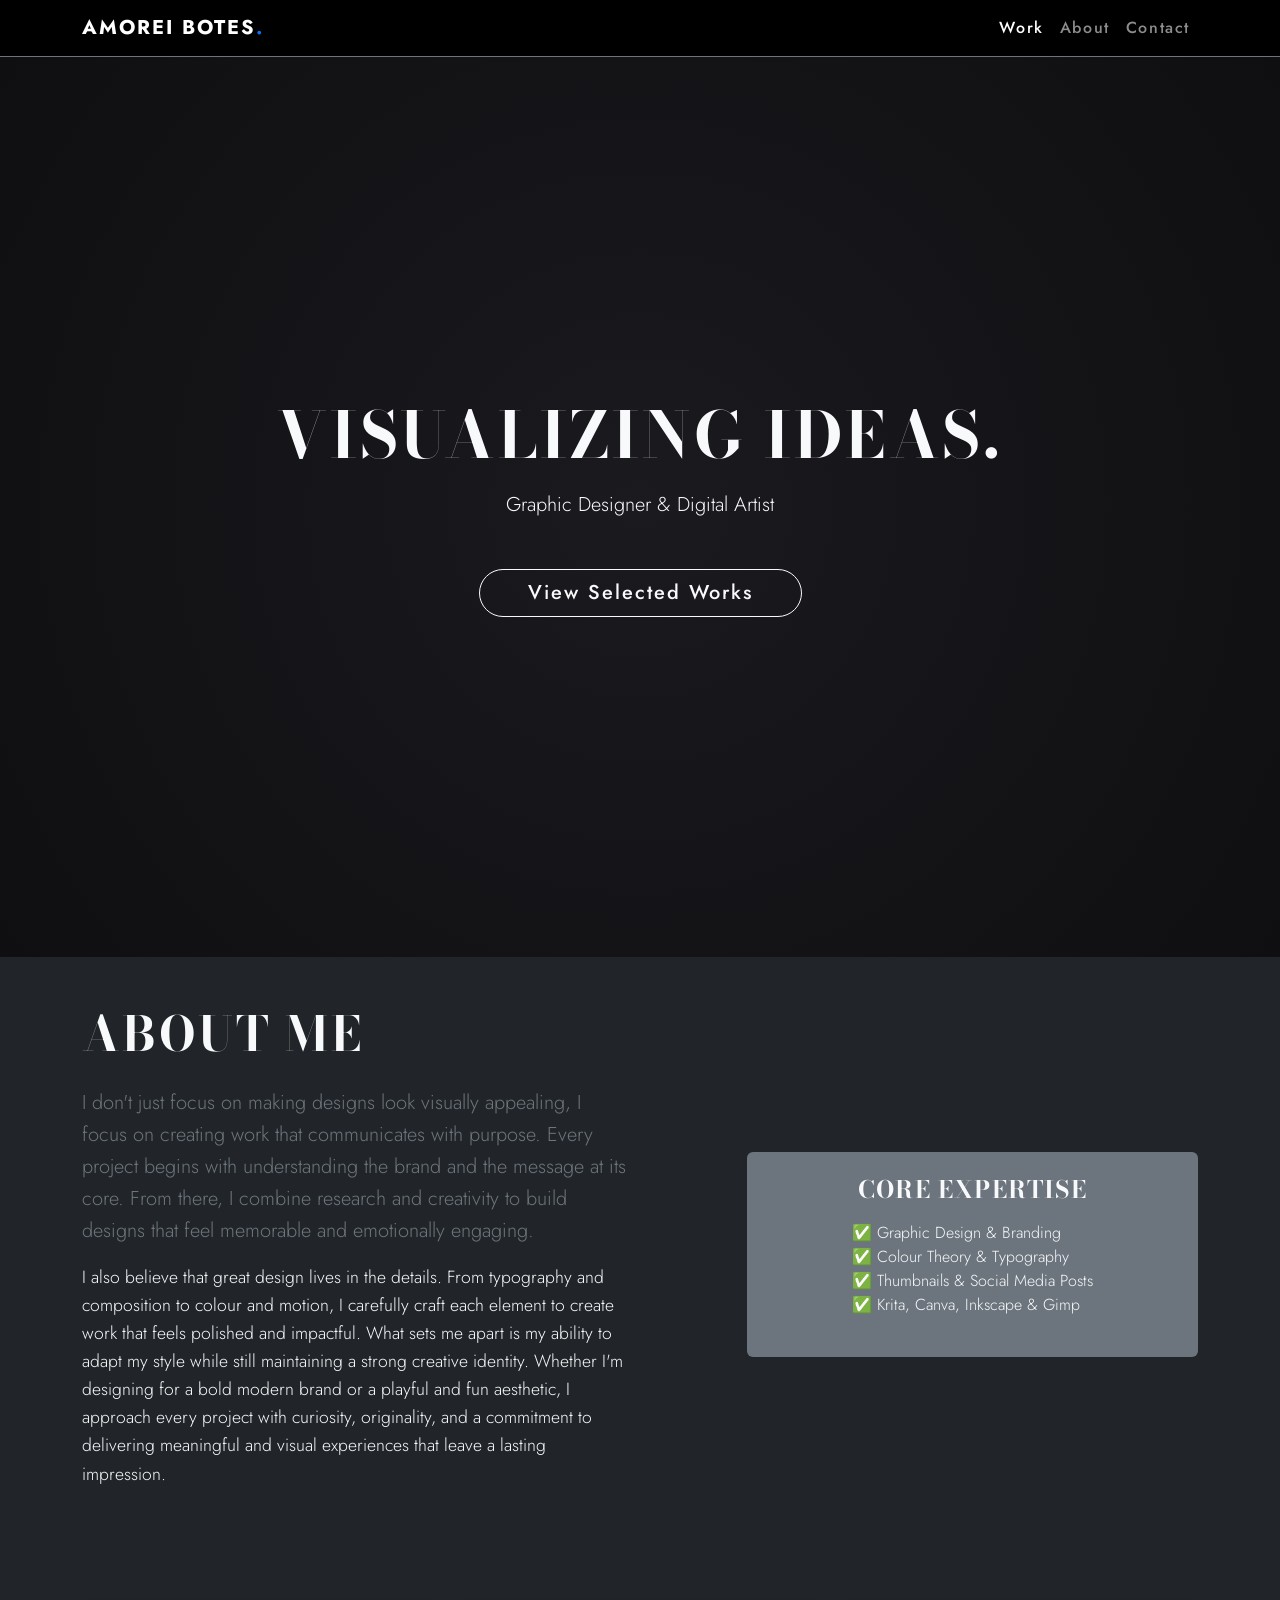
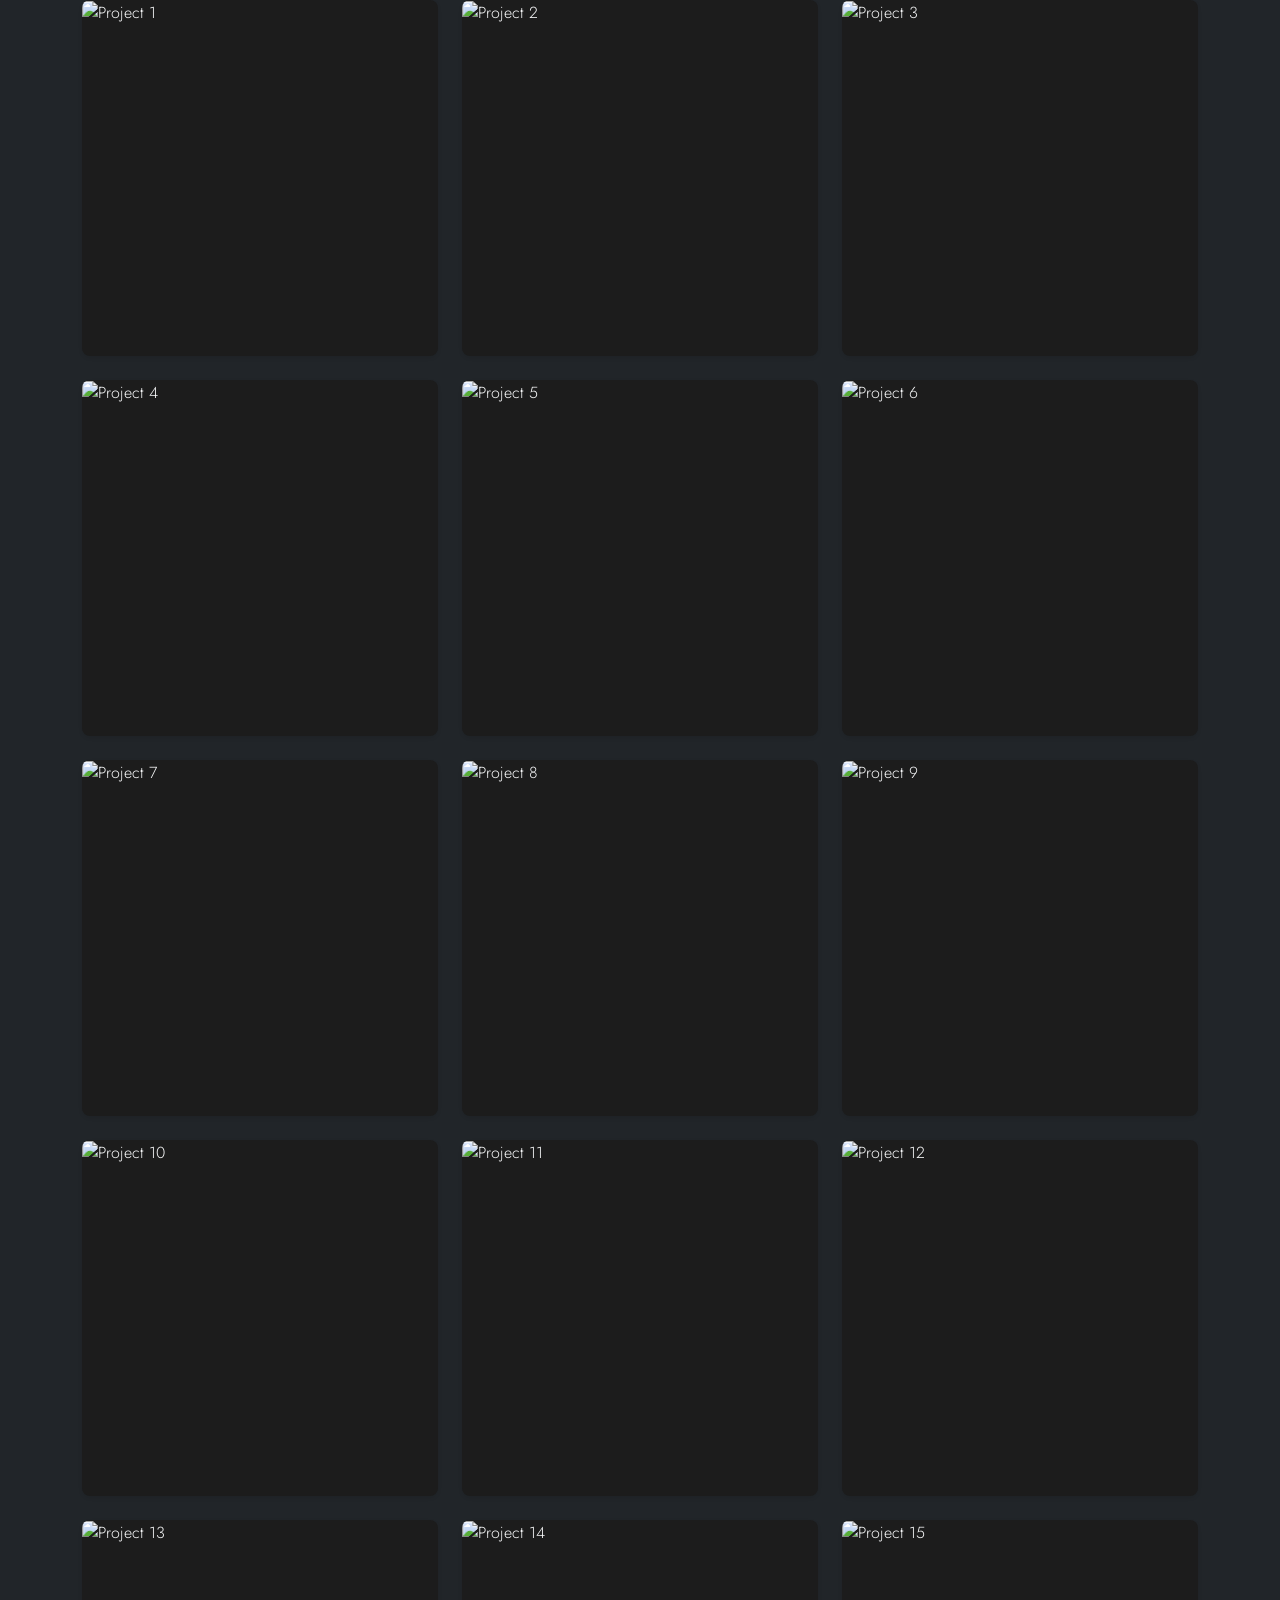
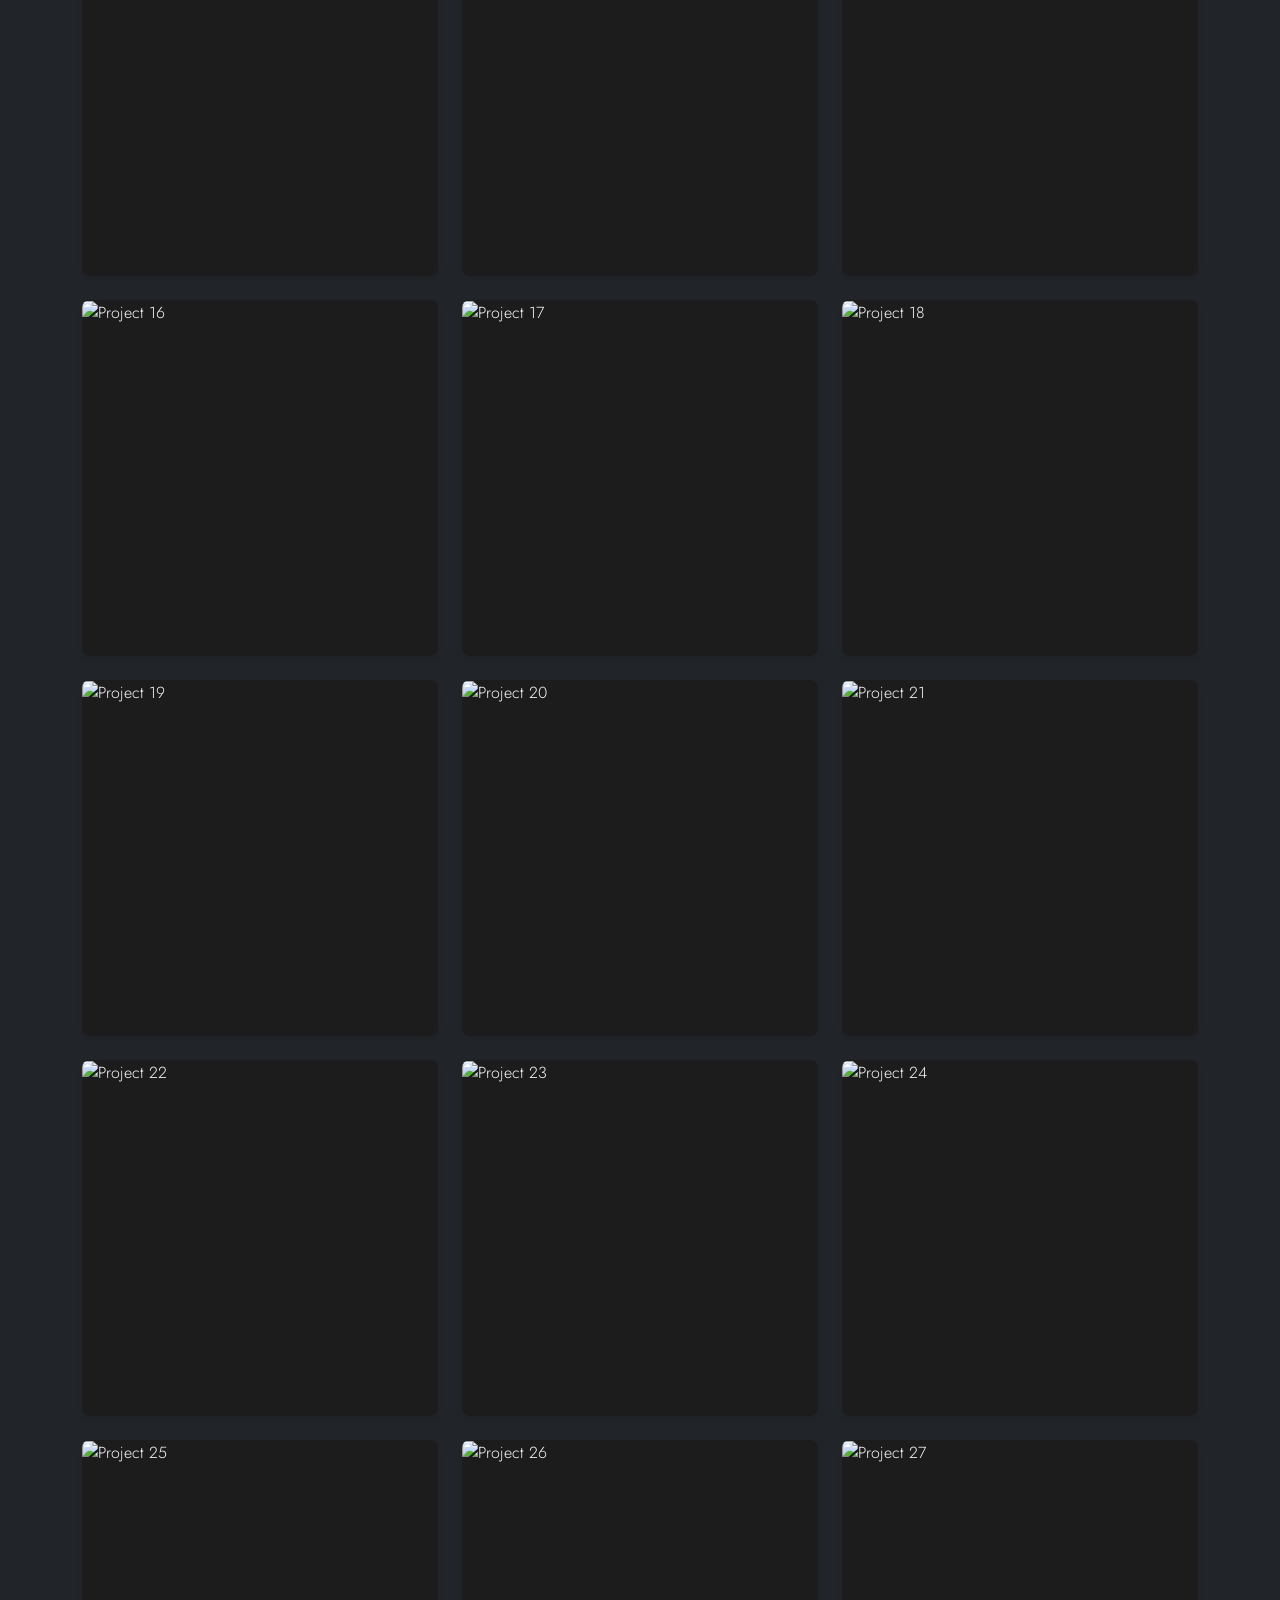
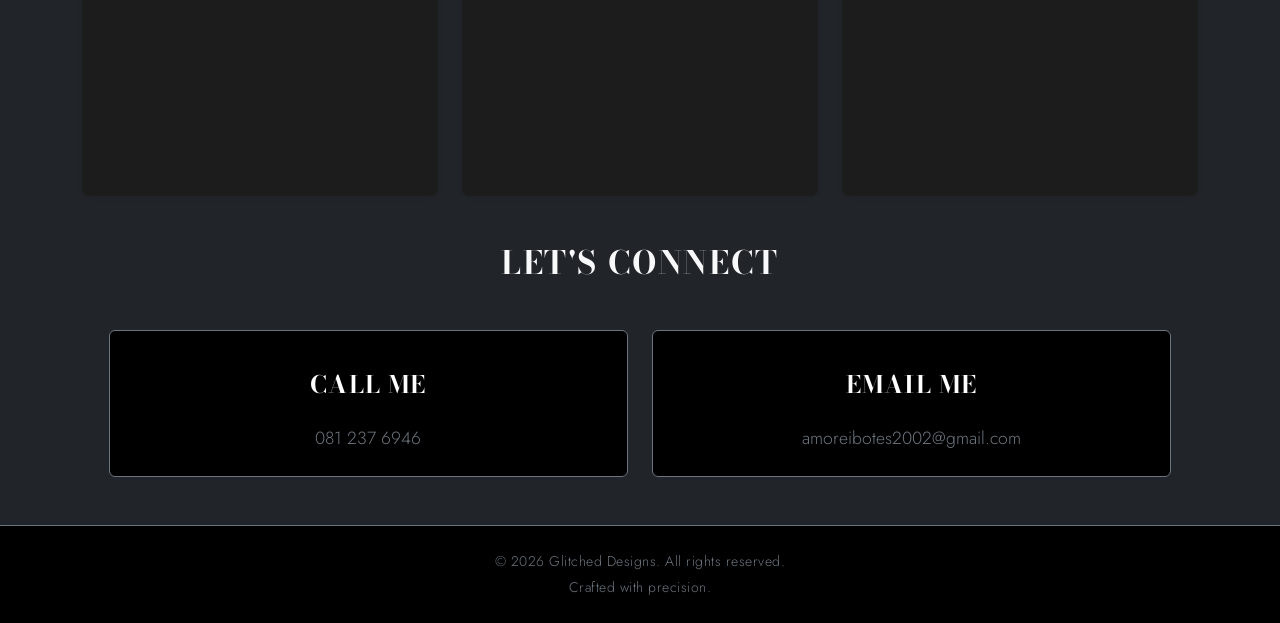
==== commit 70b07021: "Use Netlify Image CDN for all portfolio images Replaces all 27 raw PNG src attributes and lightbox o" ====
--- a/index.html
+++ b/index.html
@@ -74,8 +74,8 @@
             <!-- Project 1 -->
             <div class="col-12 col-md-6 col-lg-4">
                 <div class="gallery-item shadow-sm" data-bs-toggle="modal" data-bs-target="#lightboxModal"
-                    onclick="updateLightbox('images/images_1.png')">
-                    <img src="images/images_1.png" alt="Project 1" loading="lazy">
+                    onclick=\"updateLightbox('/.netlify/images?url=/images/images_1.png&w=1600&fm=webp&q=85')\">
+                    <img src="/.netlify/images?url=/images/images_1.png&w=800&fm=webp&q=75" alt="Project 1" loading="lazy">
                     <div class="gallery-overlay">
                         <h5 class="fw-bold">PROJECT 1</h5>
                     </div>
@@ -84,8 +84,8 @@
             <!-- Project 2 -->
             <div class="col-12 col-md-6 col-lg-4">
                 <div class="gallery-item shadow-sm" data-bs-toggle="modal" data-bs-target="#lightboxModal"
-                    onclick="updateLightbox('images/images_2.png')">
-                    <img src="images/images_2.png" alt="Project 2" loading="lazy">
+                    onclick=\"updateLightbox('/.netlify/images?url=/images/images_2.png&w=1600&fm=webp&q=85')\">
+                    <img src="/.netlify/images?url=/images/images_2.png&w=800&fm=webp&q=75" alt="Project 2" loading="lazy">
                     <div class="gallery-overlay">
                         <h5 class="fw-bold">PROJECT 2</h5>
                     </div>
@@ -94,8 +94,8 @@
             <!-- Project 3 -->
             <div class="col-12 col-md-6 col-lg-4">
                 <div class="gallery-item shadow-sm" data-bs-toggle="modal" data-bs-target="#lightboxModal"
-                    onclick="updateLightbox('images/images_3.png')">
-                    <img src="images/images_3.png" alt="Project 3" loading="lazy">
+                    onclick=\"updateLightbox('/.netlify/images?url=/images/images_3.png&w=1600&fm=webp&q=85')\">
+                    <img src="/.netlify/images?url=/images/images_3.png&w=800&fm=webp&q=75" alt="Project 3" loading="lazy">
                     <div class="gallery-overlay">
                         <h5 class="fw-bold">PROJECT 3</h5>
                     </div>
@@ -104,8 +104,8 @@
             <!-- Project 4 -->
             <div class="col-12 col-md-6 col-lg-4">
                 <div class="gallery-item shadow-sm" data-bs-toggle="modal" data-bs-target="#lightboxModal"
-                    onclick="updateLightbox('images/images_4.png')">
-                    <img src="images/images_4.png" alt="Project 4" loading="lazy">
+                    onclick=\"updateLightbox('/.netlify/images?url=/images/images_4.png&w=1600&fm=webp&q=85')\">
+                    <img src="/.netlify/images?url=/images/images_4.png&w=800&fm=webp&q=75" alt="Project 4" loading="lazy">
                     <div class="gallery-overlay">
                         <h5 class="fw-bold">PROJECT 4</h5>
                     </div>
@@ -114,8 +114,8 @@
             <!-- Project 5 -->
             <div class="col-12 col-md-6 col-lg-4">
                 <div class="gallery-item shadow-sm" data-bs-toggle="modal" data-bs-target="#lightboxModal"
-                    onclick="updateLightbox('images/images_5.png')">
-                    <img src="images/images_5.png" alt="Project 5" loading="lazy">
+                    onclick=\"updateLightbox('/.netlify/images?url=/images/images_5.png&w=1600&fm=webp&q=85')\">
+                    <img src="/.netlify/images?url=/images/images_5.png&w=800&fm=webp&q=75" alt="Project 5" loading="lazy">
                     <div class="gallery-overlay">
                         <h5 class="fw-bold">PROJECT 5</h5>
                     </div>
@@ -124,8 +124,8 @@
             <!-- Project 6 -->
             <div class="col-12 col-md-6 col-lg-4">
                 <div class="gallery-item shadow-sm" data-bs-toggle="modal" data-bs-target="#lightboxModal"
-                    onclick="updateLightbox('images/images_6.png')">
-                    <img src="images/images_6.png" alt="Project 6" loading="lazy">
+                    onclick=\"updateLightbox('/.netlify/images?url=/images/images_6.png&w=1600&fm=webp&q=85')\">
+                    <img src="/.netlify/images?url=/images/images_6.png&w=800&fm=webp&q=75" alt="Project 6" loading="lazy">
                     <div class="gallery-overlay">
                         <h5 class="fw-bold">PROJECT 6</h5>
                     </div>
@@ -134,8 +134,8 @@
             <!-- Project 7 -->
             <div class="col-12 col-md-6 col-lg-4">
                 <div class="gallery-item shadow-sm" data-bs-toggle="modal" data-bs-target="#lightboxModal"
-                    onclick="updateLightbox('images/images_7.png')">
-                    <img src="images/images_7.png" alt="Project 7" loading="lazy">
+                    onclick=\"updateLightbox('/.netlify/images?url=/images/images_7.png&w=1600&fm=webp&q=85')\">
+                    <img src="/.netlify/images?url=/images/images_7.png&w=800&fm=webp&q=75" alt="Project 7" loading="lazy">
                     <div class="gallery-overlay">
                         <h5 class="fw-bold">PROJECT 7</h5>
                     </div>
@@ -144,8 +144,8 @@
             <!-- Project 8 -->
             <div class="col-12 col-md-6 col-lg-4">
                 <div class="gallery-item shadow-sm" data-bs-toggle="modal" data-bs-target="#lightboxModal"
-                    onclick="updateLightbox('images/images_8.png')">
-                    <img src="images/images_8.png" alt="Project 8" loading="lazy">
+                    onclick=\"updateLightbox('/.netlify/images?url=/images/images_8.png&w=1600&fm=webp&q=85')\">
+                    <img src="/.netlify/images?url=/images/images_8.png&w=800&fm=webp&q=75" alt="Project 8" loading="lazy">
                     <div class="gallery-overlay">
                         <h5 class="fw-bold">PROJECT 8</h5>
                     </div>
@@ -154,8 +154,8 @@
             <!-- Project 9 -->
             <div class="col-12 col-md-6 col-lg-4">
                 <div class="gallery-item shadow-sm" data-bs-toggle="modal" data-bs-target="#lightboxModal"
-                    onclick="updateLightbox('images/images_9.png')">
-                    <img src="images/images_9.png" alt="Project 9" loading="lazy">
+                    onclick=\"updateLightbox('/.netlify/images?url=/images/images_9.png&w=1600&fm=webp&q=85')\">
+                    <img src="/.netlify/images?url=/images/images_9.png&w=800&fm=webp&q=75" alt="Project 9" loading="lazy">
                     <div class="gallery-overlay">
                         <h5 class="fw-bold">PROJECT 9</h5>
                     </div>
@@ -164,8 +164,8 @@
             <!-- Project 10 -->
             <div class="col-12 col-md-6 col-lg-4">
                 <div class="gallery-item shadow-sm" data-bs-toggle="modal" data-bs-target="#lightboxModal"
-                    onclick="updateLightbox('images/images_10.png')">
-                    <img src="images/images_10.png" alt="Project 10" loading="lazy">
+                    onclick=\"updateLightbox('/.netlify/images?url=/images/images_10.png&w=1600&fm=webp&q=85')\">
+                    <img src="/.netlify/images?url=/images/images_10.png&w=800&fm=webp&q=75" alt="Project 10" loading="lazy">
                     <div class="gallery-overlay">
                         <h5 class="fw-bold">PROJECT 10</h5>
                     </div>
@@ -174,8 +174,8 @@
             <!-- Project 11 -->
             <div class="col-12 col-md-6 col-lg-4">
                 <div class="gallery-item shadow-sm" data-bs-toggle="modal" data-bs-target="#lightboxModal"
-                    onclick="updateLightbox('images/images_11.png')">
-                    <img src="images/images_11.png" alt="Project 11" loading="lazy">
+                    onclick=\"updateLightbox('/.netlify/images?url=/images/images_11.png&w=1600&fm=webp&q=85')\">
+                    <img src="/.netlify/images?url=/images/images_11.png&w=800&fm=webp&q=75" alt="Project 11" loading="lazy">
                     <div class="gallery-overlay">
                         <h5 class="fw-bold">PROJECT 11</h5>
                     </div>
@@ -184,8 +184,8 @@
             <!-- Project 12 -->
             <div class="col-12 col-md-6 col-lg-4">
                 <div class="gallery-item shadow-sm" data-bs-toggle="modal" data-bs-target="#lightboxModal"
-                    onclick="updateLightbox('images/images_12.png')">
-                    <img src="images/images_12.png" alt="Project 12" loading="lazy">
+                    onclick=\"updateLightbox('/.netlify/images?url=/images/images_12.png&w=1600&fm=webp&q=85')\">
+                    <img src="/.netlify/images?url=/images/images_12.png&w=800&fm=webp&q=75" alt="Project 12" loading="lazy">
                     <div class="gallery-overlay">
                         <h5 class="fw-bold">PROJECT 12</h5>
                     </div>
@@ -194,8 +194,8 @@
             <!-- Project 13 -->
             <div class="col-12 col-md-6 col-lg-4">
                 <div class="gallery-item shadow-sm" data-bs-toggle="modal" data-bs-target="#lightboxModal"
-                    onclick="updateLightbox('images/images_13.png')">
-                    <img src="images/images_13.png" alt="Project 13" loading="lazy">
+                    onclick=\"updateLightbox('/.netlify/images?url=/images/images_13.png&w=1600&fm=webp&q=85')\">
+                    <img src="/.netlify/images?url=/images/images_13.png&w=800&fm=webp&q=75" alt="Project 13" loading="lazy">
                     <div class="gallery-overlay">
                         <h5 class="fw-bold">PROJECT 13</h5>
                     </div>
@@ -204,8 +204,8 @@
             <!-- Project 14 -->
             <div class="col-12 col-md-6 col-lg-4">
                 <div class="gallery-item shadow-sm" data-bs-toggle="modal" data-bs-target="#lightboxModal"
-                    onclick="updateLightbox('images/images_14.png')">
-                    <img src="images/images_14.png" alt="Project 14" loading="lazy">
+                    onclick=\"updateLightbox('/.netlify/images?url=/images/images_14.png&w=1600&fm=webp&q=85')\">
+                    <img src="/.netlify/images?url=/images/images_14.png&w=800&fm=webp&q=75" alt="Project 14" loading="lazy">
                     <div class="gallery-overlay">
                         <h5 class="fw-bold">PROJECT 14</h5>
                     </div>
@@ -214,8 +214,8 @@
             <!-- Project 15 -->
             <div class="col-12 col-md-6 col-lg-4">
                 <div class="gallery-item shadow-sm" data-bs-toggle="modal" data-bs-target="#lightboxModal"
-                    onclick="updateLightbox('images/images_15.png')">
-                    <img src="images/images_15.png" alt="Project 15" loading="lazy">
+                    onclick=\"updateLightbox('/.netlify/images?url=/images/images_15.png&w=1600&fm=webp&q=85')\">
+                    <img src="/.netlify/images?url=/images/images_15.png&w=800&fm=webp&q=75" alt="Project 15" loading="lazy">
                     <div class="gallery-overlay">
                         <h5 class="fw-bold">PROJECT 15</h5>
                     </div>
@@ -224,8 +224,8 @@
             <!-- Project 16 -->
             <div class="col-12 col-md-6 col-lg-4">
                 <div class="gallery-item shadow-sm" data-bs-toggle="modal" data-bs-target="#lightboxModal"
-                    onclick="updateLightbox('images/images_16.png')">
-                    <img src="images/images_16.png" alt="Project 16" loading="lazy">
+                    onclick=\"updateLightbox('/.netlify/images?url=/images/images_16.png&w=1600&fm=webp&q=85')\">
+                    <img src="/.netlify/images?url=/images/images_16.png&w=800&fm=webp&q=75" alt="Project 16" loading="lazy">
                     <div class="gallery-overlay">
                         <h5 class="fw-bold">PROJECT 16</h5>
                     </div>
@@ -234,8 +234,8 @@
             <!-- Project 17 -->
             <div class="col-12 col-md-6 col-lg-4">
                 <div class="gallery-item shadow-sm" data-bs-toggle="modal" data-bs-target="#lightboxModal"
-                    onclick="updateLightbox('images/images_17.png')">
-                    <img src="images/images_17.png" alt="Project 17" loading="lazy">
+                    onclick=\"updateLightbox('/.netlify/images?url=/images/images_17.png&w=1600&fm=webp&q=85')\">
+                    <img src="/.netlify/images?url=/images/images_17.png&w=800&fm=webp&q=75" alt="Project 17" loading="lazy">
                     <div class="gallery-overlay">
                         <h5 class="fw-bold">PROJECT 17</h5>
                     </div>
@@ -244,8 +244,8 @@
             <!-- Project 18 -->
             <div class="col-12 col-md-6 col-lg-4">
                 <div class="gallery-item shadow-sm" data-bs-toggle="modal" data-bs-target="#lightboxModal"
-                    onclick="updateLightbox('images/images_18.png')">
-                    <img src="images/images_18.png" alt="Project 18" loading="lazy">
+                    onclick=\"updateLightbox('/.netlify/images?url=/images/images_18.png&w=1600&fm=webp&q=85')\">
+                    <img src="/.netlify/images?url=/images/images_18.png&w=800&fm=webp&q=75" alt="Project 18" loading="lazy">
                     <div class="gallery-overlay">
                         <h5 class="fw-bold">PROJECT 18</h5>
                     </div>
@@ -254,8 +254,8 @@
             <!-- Project 19 -->
             <div class="col-12 col-md-6 col-lg-4">
                 <div class="gallery-item shadow-sm" data-bs-toggle="modal" data-bs-target="#lightboxModal"
-                    onclick="updateLightbox('images/images_19.png')">
-                    <img src="images/images_19.png" alt="Project 19" loading="lazy">
+                    onclick=\"updateLightbox('/.netlify/images?url=/images/images_19.png&w=1600&fm=webp&q=85')\">
+                    <img src="/.netlify/images?url=/images/images_19.png&w=800&fm=webp&q=75" alt="Project 19" loading="lazy">
                     <div class="gallery-overlay">
                         <h5 class="fw-bold">PROJECT 19</h5>
                     </div>
@@ -264,8 +264,8 @@
             <!-- Project 20 -->
             <div class="col-12 col-md-6 col-lg-4">
                 <div class="gallery-item shadow-sm" data-bs-toggle="modal" data-bs-target="#lightboxModal"
-                    onclick="updateLightbox('images/images_20.png')">
-                    <img src="images/images_20.png" alt="Project 20" loading="lazy">
+                    onclick=\"updateLightbox('/.netlify/images?url=/images/images_20.png&w=1600&fm=webp&q=85')\">
+                    <img src="/.netlify/images?url=/images/images_20.png&w=800&fm=webp&q=75" alt="Project 20" loading="lazy">
                     <div class="gallery-overlay">
                         <h5 class="fw-bold">PROJECT 20</h5>
                     </div>
@@ -274,8 +274,8 @@
             <!-- Project 21 -->
             <div class="col-12 col-md-6 col-lg-4">
                 <div class="gallery-item shadow-sm" data-bs-toggle="modal" data-bs-target="#lightboxModal"
-                    onclick="updateLightbox('images/images_21.png')">
-                    <img src="images/images_21.png" alt="Project 21" loading="lazy">
+                    onclick=\"updateLightbox('/.netlify/images?url=/images/images_21.png&w=1600&fm=webp&q=85')\">
+                    <img src="/.netlify/images?url=/images/images_21.png&w=800&fm=webp&q=75" alt="Project 21" loading="lazy">
                     <div class="gallery-overlay">
                         <h5 class="fw-bold">PROJECT 21</h5>
                     </div>
@@ -284,8 +284,8 @@
             <!-- Project 22 -->
             <div class="col-12 col-md-6 col-lg-4">
                 <div class="gallery-item shadow-sm" data-bs-toggle="modal" data-bs-target="#lightboxModal"
-                    onclick="updateLightbox('images/images_22.png')">
-                    <img src="images/images_22.png" alt="Project 22" loading="lazy">
+                    onclick=\"updateLightbox('/.netlify/images?url=/images/images_22.png&w=1600&fm=webp&q=85')\">
+                    <img src="/.netlify/images?url=/images/images_22.png&w=800&fm=webp&q=75" alt="Project 22" loading="lazy">
                     <div class="gallery-overlay">
                         <h5 class="fw-bold">PROJECT 22</h5>
                     </div>
@@ -294,8 +294,8 @@
             <!-- Project 23 -->
             <div class="col-12 col-md-6 col-lg-4">
                 <div class="gallery-item shadow-sm" data-bs-toggle="modal" data-bs-target="#lightboxModal"
-                    onclick="updateLightbox('images/images_23.png')">
-                    <img src="images/images_23.png" alt="Project 23" loading="lazy">
+                    onclick=\"updateLightbox('/.netlify/images?url=/images/images_23.png&w=1600&fm=webp&q=85')\">
+                    <img src="/.netlify/images?url=/images/images_23.png&w=800&fm=webp&q=75" alt="Project 23" loading="lazy">
                     <div class="gallery-overlay">
                         <h5 class="fw-bold">PROJECT 23</h5>
                     </div>
@@ -304,8 +304,8 @@
             <!-- Project 24 -->
             <div class="col-12 col-md-6 col-lg-4">
                 <div class="gallery-item shadow-sm" data-bs-toggle="modal" data-bs-target="#lightboxModal"
-                    onclick="updateLightbox('images/images_24.png')">
-                    <img src="images/images_24.png" alt="Project 24" loading="lazy">
+                    onclick=\"updateLightbox('/.netlify/images?url=/images/images_24.png&w=1600&fm=webp&q=85')\">
+                    <img src="/.netlify/images?url=/images/images_24.png&w=800&fm=webp&q=75" alt="Project 24" loading="lazy">
                     <div class="gallery-overlay">
                         <h5 class="fw-bold">PROJECT 24</h5>
                     </div>
@@ -314,8 +314,8 @@
             <!-- Project 25 -->
             <div class="col-12 col-md-6 col-lg-4">
                 <div class="gallery-item shadow-sm" data-bs-toggle="modal" data-bs-target="#lightboxModal"
-                    onclick="updateLightbox('images/images_25.png')">
-                    <img src="images/images_25.png" alt="Project 25" loading="lazy">
+                    onclick=\"updateLightbox('/.netlify/images?url=/images/images_25.png&w=1600&fm=webp&q=85')\">
+                    <img src="/.netlify/images?url=/images/images_25.png&w=800&fm=webp&q=75" alt="Project 25" loading="lazy">
                     <div class="gallery-overlay">
                         <h5 class="fw-bold">PROJECT 25</h5>
                     </div>
@@ -324,8 +324,8 @@
             <!-- Project 26 -->
             <div class="col-12 col-md-6 col-lg-4">
                 <div class="gallery-item shadow-sm" data-bs-toggle="modal" data-bs-target="#lightboxModal"
-                    onclick="updateLightbox('images/images_26.png')">
-                    <img src="images/images_26.png" alt="Project 26" loading="lazy">
+                    onclick=\"updateLightbox('/.netlify/images?url=/images/images_26.png&w=1600&fm=webp&q=85')\">
+                    <img src="/.netlify/images?url=/images/images_26.png&w=800&fm=webp&q=75" alt="Project 26" loading="lazy">
                     <div class="gallery-overlay">
                         <h5 class="fw-bold">PROJECT 26</h5>
                     </div>
@@ -334,8 +334,8 @@
             <!-- Project 27 -->
             <div class="col-12 col-md-6 col-lg-4">
                 <div class="gallery-item shadow-sm" data-bs-toggle="modal" data-bs-target="#lightboxModal"
-                    onclick="updateLightbox('images/images_27.png')">
-                    <img src="images/images_27.png" alt="Project 27" loading="lazy">
+                    onclick=\"updateLightbox('/.netlify/images?url=/images/images_27.png&w=1600&fm=webp&q=85')\">
+                    <img src="/.netlify/images?url=/images/images_27.png&w=800&fm=webp&q=75" alt="Project 27" loading="lazy">
                     <div class="gallery-overlay">
                         <h5 class="fw-bold">PROJECT 27</h5>
                     </div>
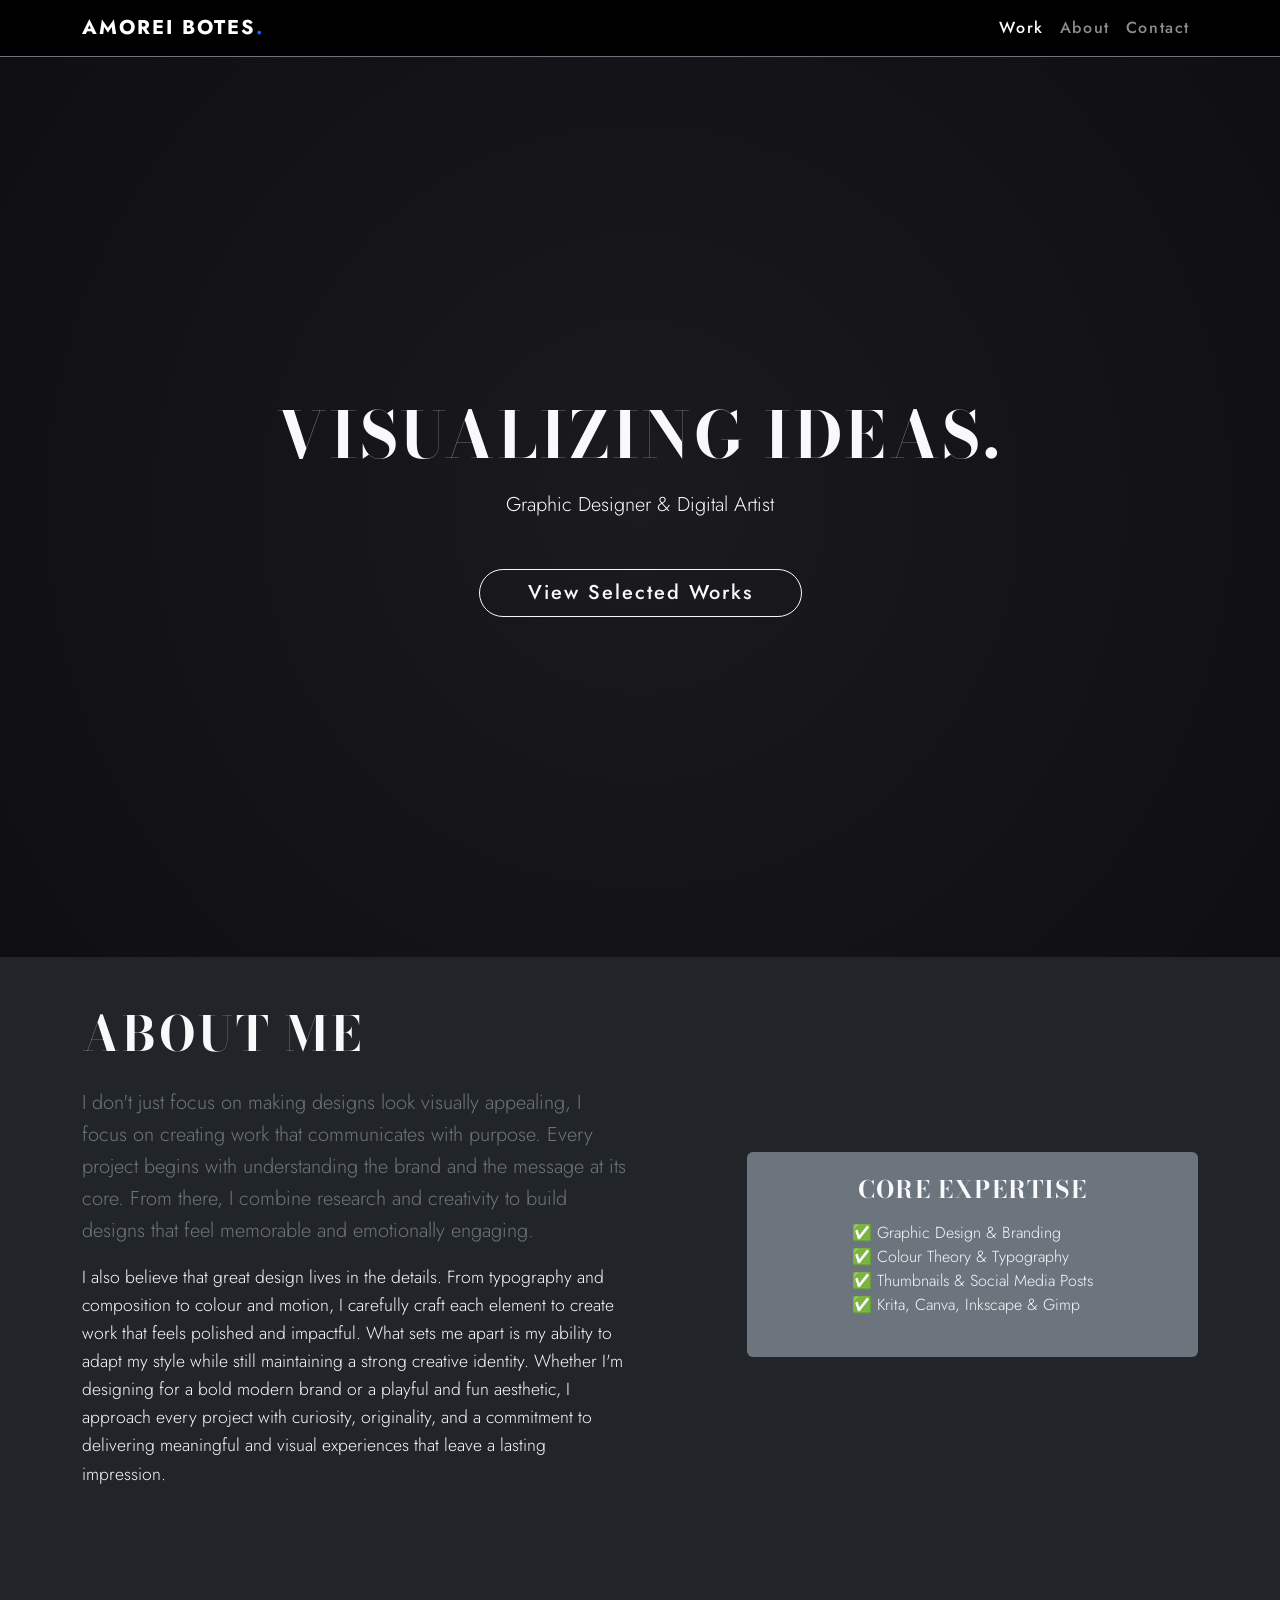
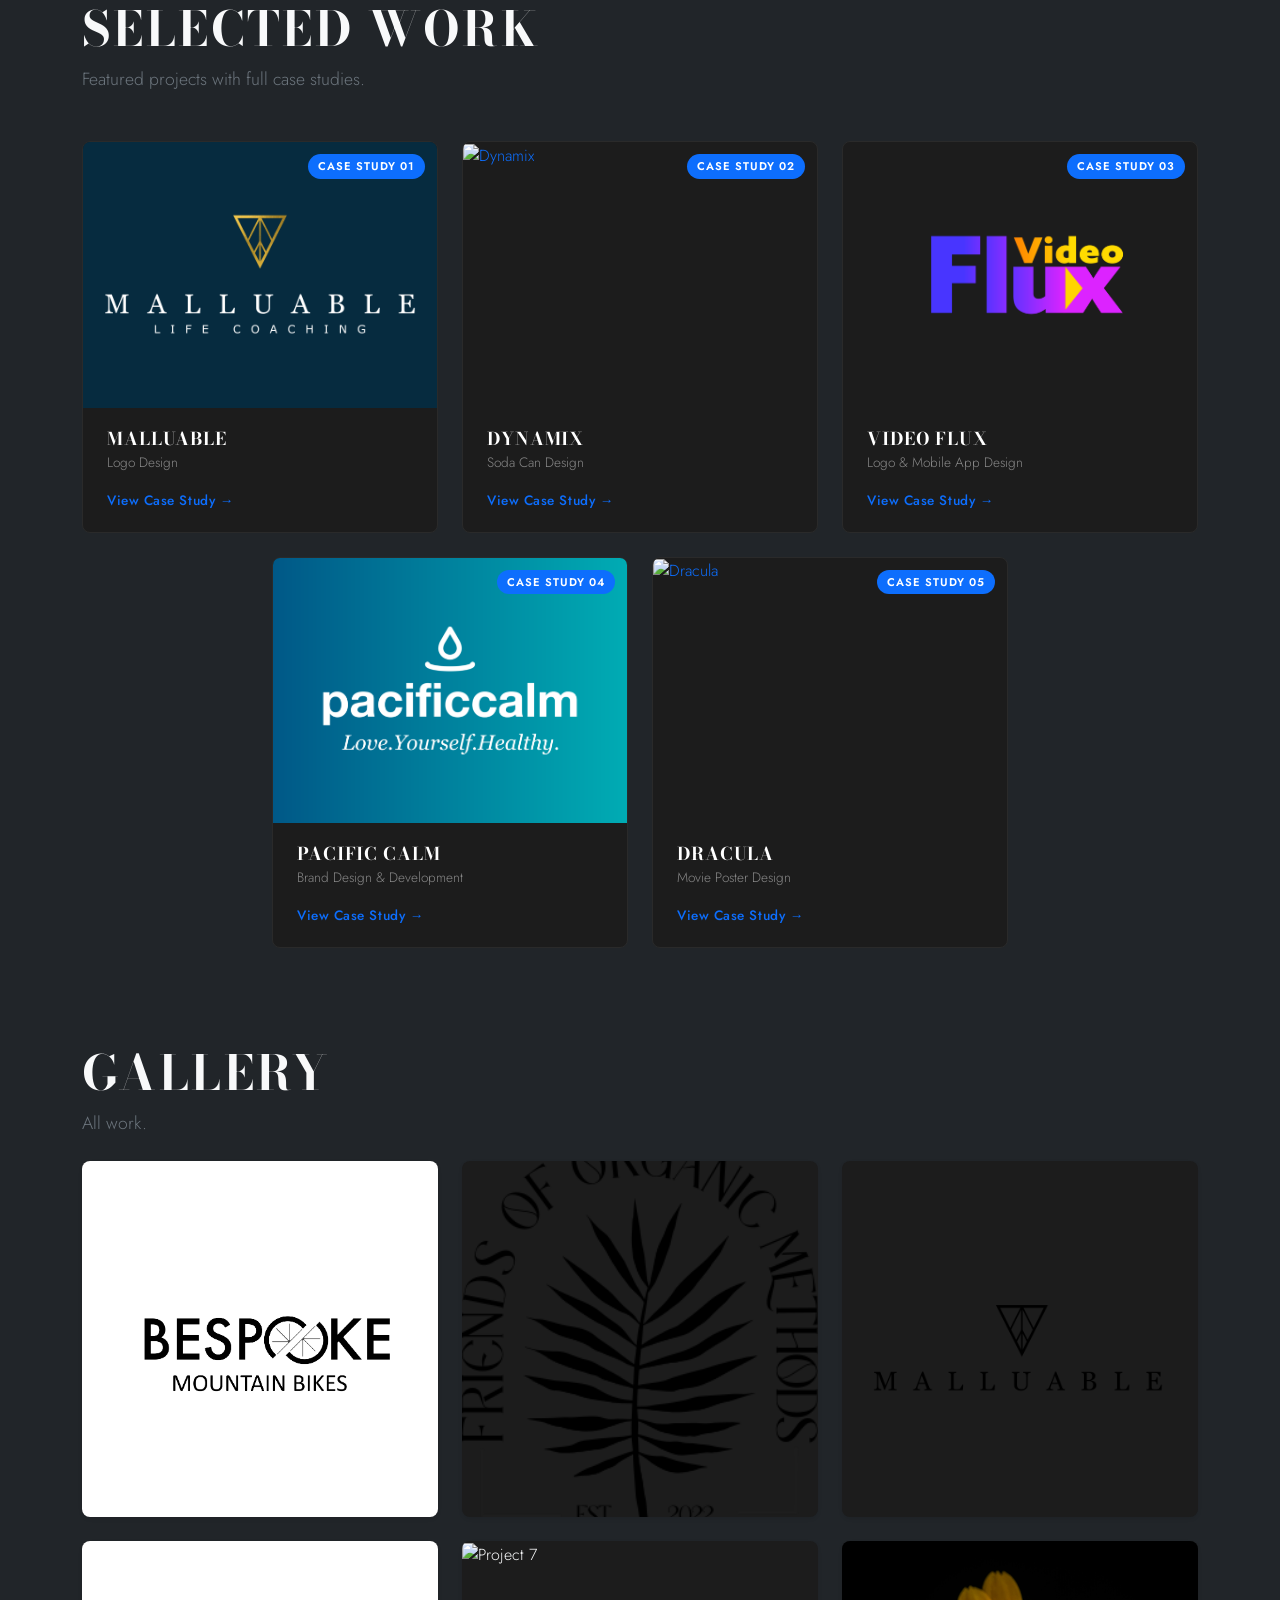
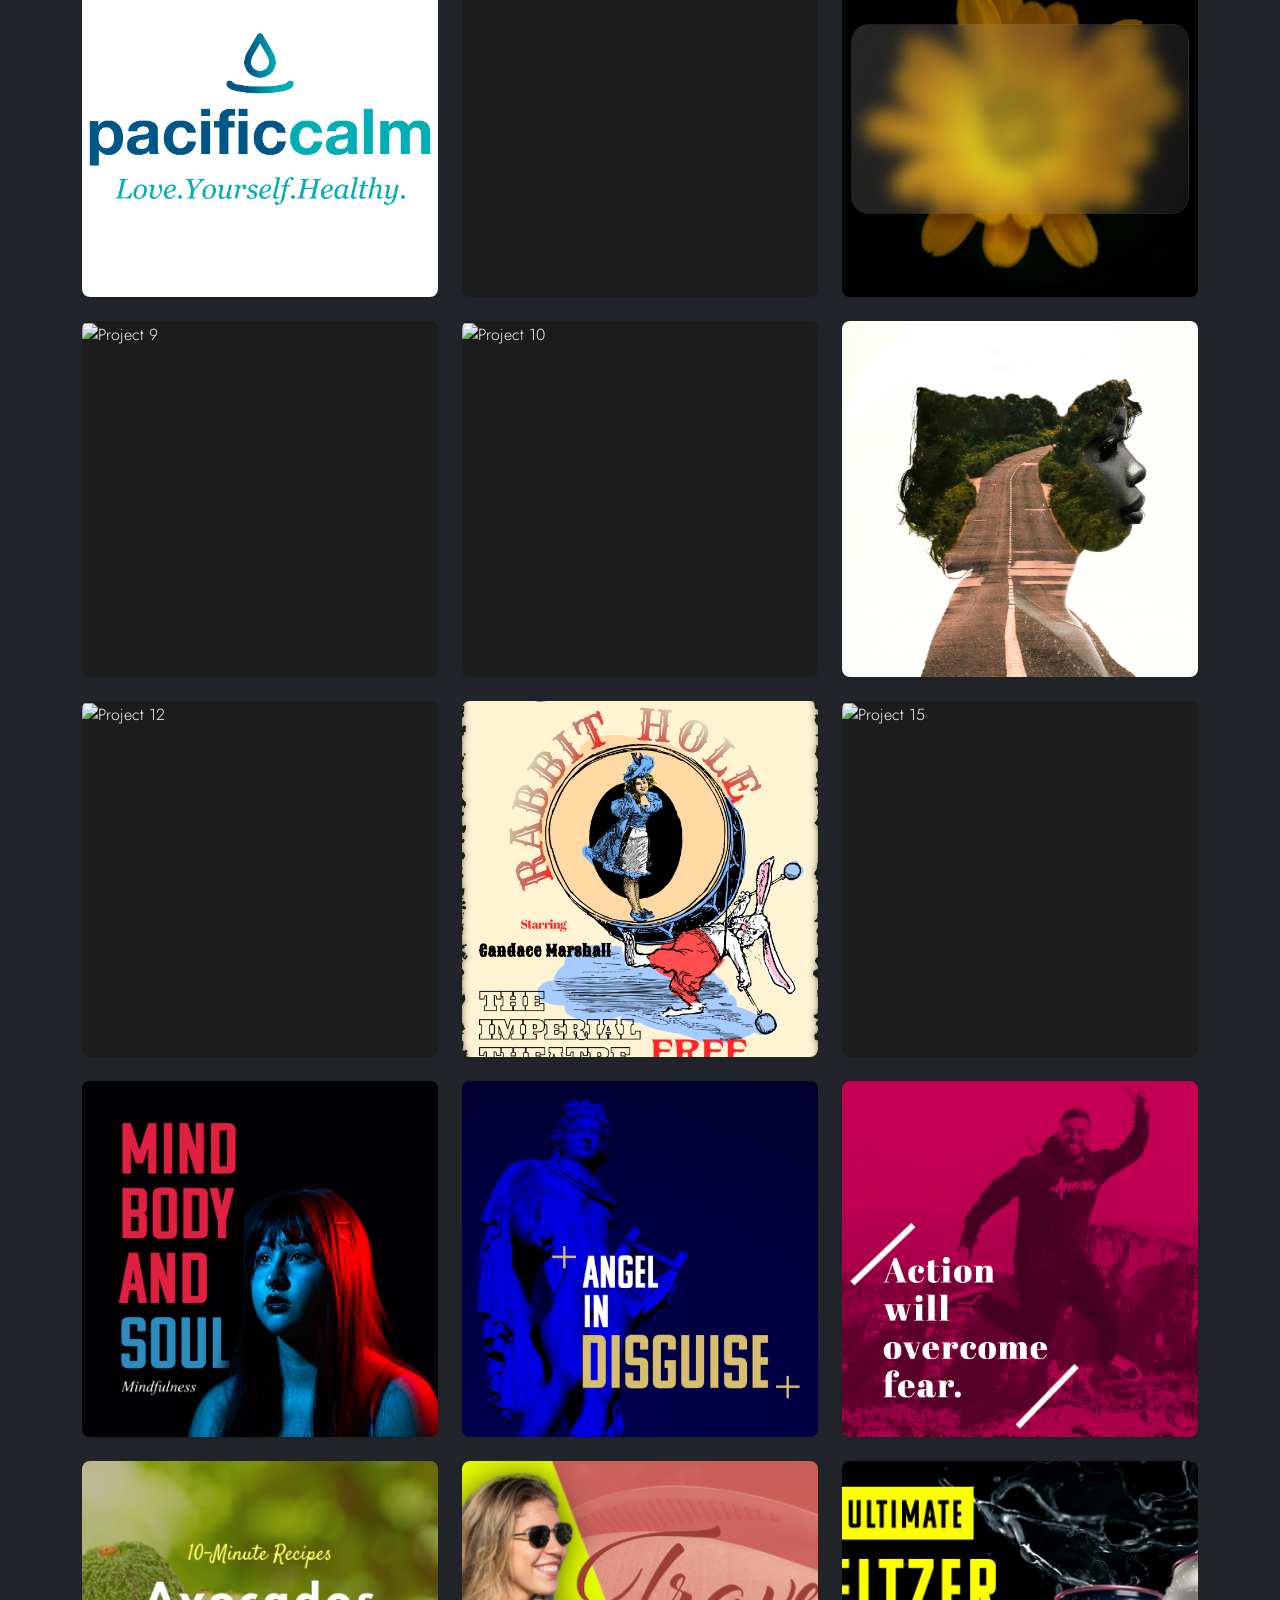
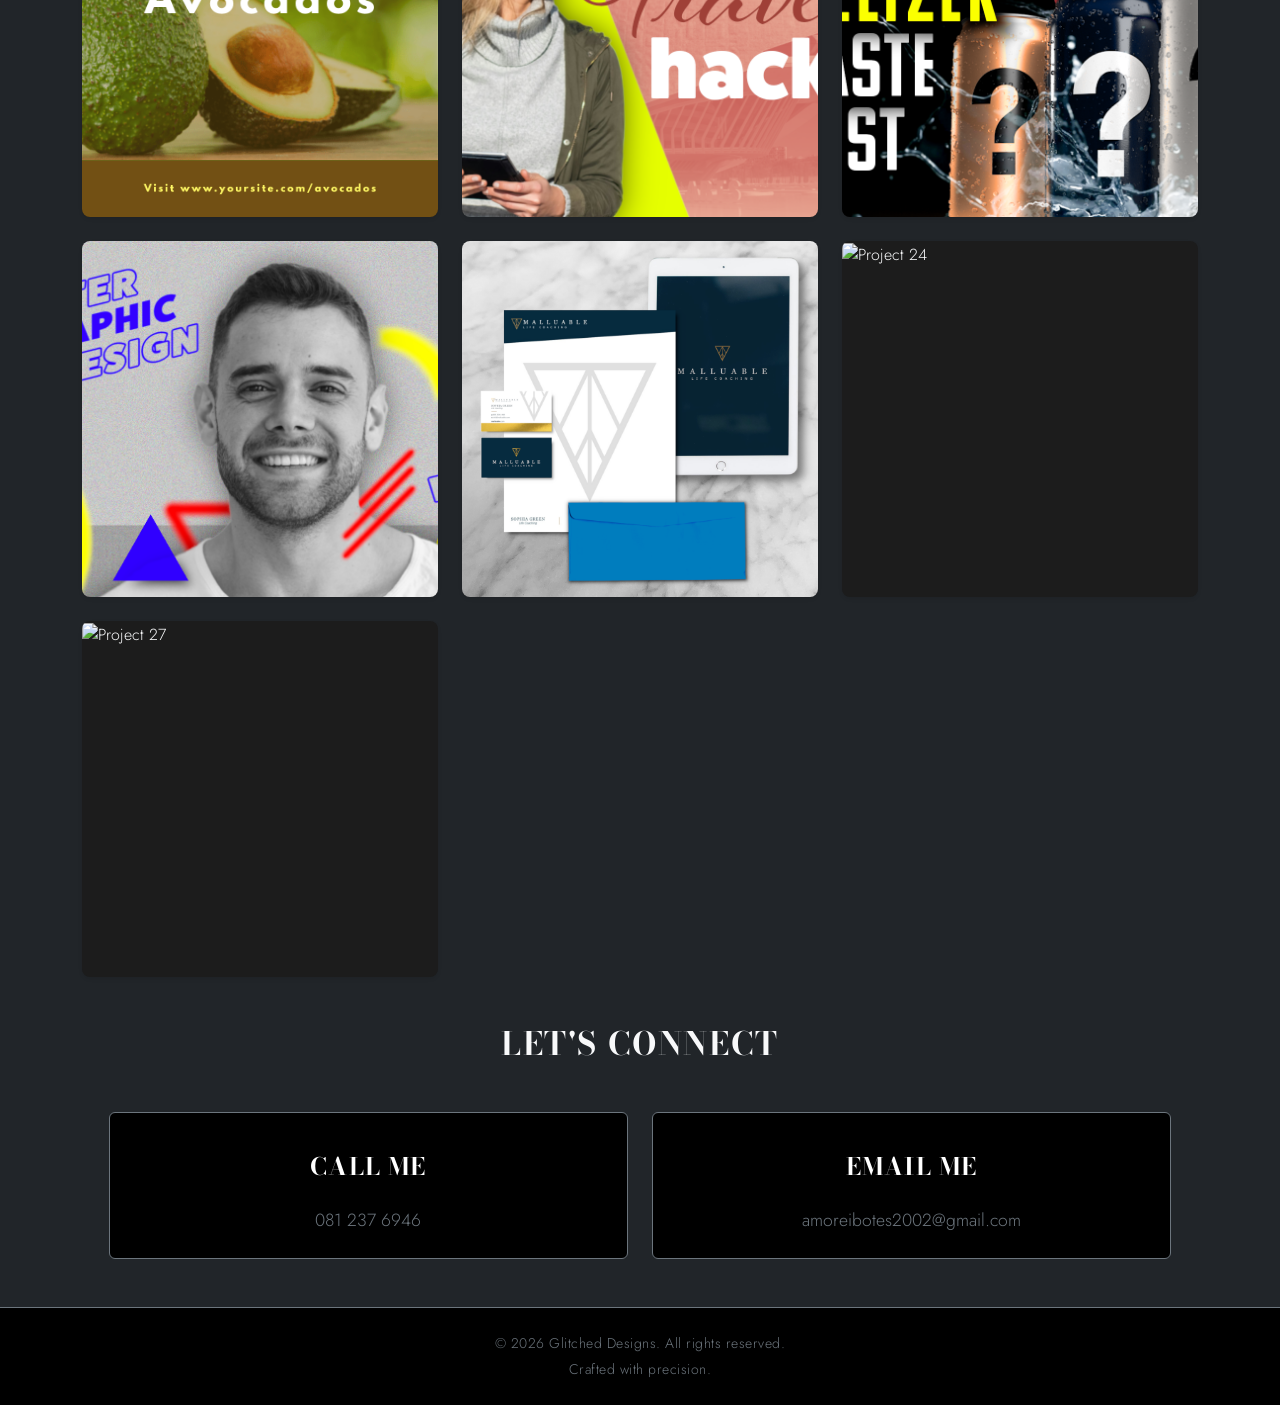
==== commit b70dda4c: "Add Selected Work section and remove case studies from gallery Moves projects 5, 6, 14, 25, 26 out o" ====
--- a/index.html
+++ b/index.html
@@ -20,7 +20,7 @@
             </button>
             <div class="collapse navbar-collapse justify-content-end" id="navbarNav">
                 <ul class="navbar-nav">
-                    <li class="nav-item"><a class="nav-link active" href="#work">Work</a></li>
+                    <li class="nav-item"><a class="nav-link active" href="#selected-work">Work</a></li>
                     <li class="nav-item"><a class="nav-link" href="#about">About</a></li>
                     <li class="nav-item"><a class="nav-link" href="#contact">Contact</a></li>
                 </ul>
@@ -68,14 +68,111 @@
             </div>
     </section>
 
+    <!-- Selected Work -->
+    <section id="selected-work" class="container py-5">
+        <h2 class="display-5 fw-bold mb-2">Selected Work</h2>
+        <p class="text-secondary mb-5">Featured projects with full case studies.</p>
+        <div class="row g-4 justify-content-center">
+
+            <!-- CS 01 — Malluable -->
+            <div class="col-sm-6 col-lg-4">
+                <a href="malluable.html" class="text-decoration-none">
+                    <div class="cs-card">
+                        <div class="cs-card-img">
+                            <img src="images/images_25.png" alt="Malluable" loading="lazy">
+                            <span class="cs-badge">Case Study 01</span>
+                        </div>
+                        <div class="cs-card-body">
+                            <h5 class="cs-card-title">Malluable</h5>
+                            <p class="cs-card-sub">Logo Design</p>
+                            <span class="cs-card-cta">View Case Study &rarr;</span>
+                        </div>
+                    </div>
+                </a>
+            </div>
+
+            <!-- CS 02 — Dynamix -->
+            <div class="col-sm-6 col-lg-4">
+                <a href="dynamix.html" class="text-decoration-none">
+                    <div class="cs-card">
+                        <div class="cs-card-img">
+                            <img src="images/images_26.png" alt="Dynamix" loading="lazy">
+                            <span class="cs-badge">Case Study 02</span>
+                        </div>
+                        <div class="cs-card-body">
+                            <h5 class="cs-card-title">Dynamix</h5>
+                            <p class="cs-card-sub">Soda Can Design</p>
+                            <span class="cs-card-cta">View Case Study &rarr;</span>
+                        </div>
+                    </div>
+                </a>
+            </div>
+
+            <!-- CS 03 — Video Flux -->
+            <div class="col-sm-6 col-lg-4">
+                <a href="video-flux.html" class="text-decoration-none">
+                    <div class="cs-card">
+                        <div class="cs-card-img">
+                            <img src="images/images_6.png" alt="Video Flux" loading="lazy">
+                            <span class="cs-badge">Case Study 03</span>
+                        </div>
+                        <div class="cs-card-body">
+                            <h5 class="cs-card-title">Video Flux</h5>
+                            <p class="cs-card-sub">Logo &amp; Mobile App Design</p>
+                            <span class="cs-card-cta">View Case Study &rarr;</span>
+                        </div>
+                    </div>
+                </a>
+            </div>
+
+            <!-- CS 04 — Pacific Calm -->
+            <div class="col-sm-6 col-lg-4">
+                <a href="pacific-calm.html" class="text-decoration-none">
+                    <div class="cs-card">
+                        <div class="cs-card-img">
+                            <img src="images/images_5.png" alt="Pacific Calm" loading="lazy">
+                            <span class="cs-badge">Case Study 04</span>
+                        </div>
+                        <div class="cs-card-body">
+                            <h5 class="cs-card-title">Pacific Calm</h5>
+                            <p class="cs-card-sub">Brand Design &amp; Development</p>
+                            <span class="cs-card-cta">View Case Study &rarr;</span>
+                        </div>
+                    </div>
+                </a>
+            </div>
+
+            <!-- CS 05 — Dracula -->
+            <div class="col-sm-6 col-lg-4">
+                <a href="dracula.html" class="text-decoration-none">
+                    <div class="cs-card">
+                        <div class="cs-card-img">
+                            <img src="images/images_14.png" alt="Dracula" loading="lazy">
+                            <span class="cs-badge">Case Study 05</span>
+                        </div>
+                        <div class="cs-card-body">
+                            <h5 class="cs-card-title">Dracula</h5>
+                            <p class="cs-card-sub">Movie Poster Design</p>
+                            <span class="cs-card-cta">View Case Study &rarr;</span>
+                        </div>
+                    </div>
+                </a>
+            </div>
+
+        </div>
+    </section>
+
+    <!-- Gallery -->
     <section id="work" class="container py-5">
+        <h2 class="display-5 fw-bold mb-2">Gallery</h2>
+        <p class="text-secondary mb-4">All work.</p>
         <div class="row g-4" id="gallery-container">
             <!-- Gallery Start -->
             <!-- Project 1 -->
             <div class="col-12 col-md-6 col-lg-4">
                 <div class="gallery-item shadow-sm" data-bs-toggle="modal" data-bs-target="#lightboxModal"
-                    onclick=\"updateLightbox('/.netlify/images?url=/images/images_1.png&w=1600&fm=webp&q=85')\">
-                    <img src="/.netlify/images?url=/images/images_1.png&w=800&fm=webp&q=75" alt="Project 1" loading="lazy">
+                    onclick="updateLightbox('images/images_1.png')">
+                    <img src="images/images_1.png" alt="Project 1" loading="lazy">
                     <div class="gallery-overlay">
                         <h5 class="fw-bold">PROJECT 1</h5>
                     </div>
@@ -84,8 +181,8 @@
             <!-- Project 2 -->
             <div class="col-12 col-md-6 col-lg-4">
                 <div class="gallery-item shadow-sm" data-bs-toggle="modal" data-bs-target="#lightboxModal"
-                    onclick=\"updateLightbox('/.netlify/images?url=/images/images_2.png&w=1600&fm=webp&q=85')\">
-                    <img src="/.netlify/images?url=/images/images_2.png&w=800&fm=webp&q=75" alt="Project 2" loading="lazy">
+                    onclick="updateLightbox('images/images_2.png')">
+                    <img src="images/images_2.png" alt="Project 2" loading="lazy">
                     <div class="gallery-overlay">
                         <h5 class="fw-bold">PROJECT 2</h5>
                     </div>
@@ -94,8 +191,8 @@
             <!-- Project 3 -->
             <div class="col-12 col-md-6 col-lg-4">
                 <div class="gallery-item shadow-sm" data-bs-toggle="modal" data-bs-target="#lightboxModal"
-                    onclick=\"updateLightbox('/.netlify/images?url=/images/images_3.png&w=1600&fm=webp&q=85')\">
-                    <img src="/.netlify/images?url=/images/images_3.png&w=800&fm=webp&q=75" alt="Project 3" loading="lazy">
+                    onclick="updateLightbox('images/images_3.png')">
+                    <img src="images/images_3.png" alt="Project 3" loading="lazy">
                     <div class="gallery-overlay">
                         <h5 class="fw-bold">PROJECT 3</h5>
                     </div>
@@ -104,38 +201,18 @@
             <!-- Project 4 -->
             <div class="col-12 col-md-6 col-lg-4">
                 <div class="gallery-item shadow-sm" data-bs-toggle="modal" data-bs-target="#lightboxModal"
-                    onclick=\"updateLightbox('/.netlify/images?url=/images/images_4.png&w=1600&fm=webp&q=85')\">
-                    <img src="/.netlify/images?url=/images/images_4.png&w=800&fm=webp&q=75" alt="Project 4" loading="lazy">
+                    onclick="updateLightbox('images/images_4.png')">
+                    <img src="images/images_4.png" alt="Project 4" loading="lazy">
                     <div class="gallery-overlay">
                         <h5 class="fw-bold">PROJECT 4</h5>
                     </div>
                 </div>
             </div>
-            <!-- Project 5 -->
-            <div class="col-12 col-md-6 col-lg-4">
-                <div class="gallery-item shadow-sm" data-bs-toggle="modal" data-bs-target="#lightboxModal"
-                    onclick=\"updateLightbox('/.netlify/images?url=/images/images_5.png&w=1600&fm=webp&q=85')\">
-                    <img src="/.netlify/images?url=/images/images_5.png&w=800&fm=webp&q=75" alt="Project 5" loading="lazy">
-                    <div class="gallery-overlay">
-                        <h5 class="fw-bold">PROJECT 5</h5>
-                    </div>
-                </div>
-            </div>
-            <!-- Project 6 -->
-            <div class="col-12 col-md-6 col-lg-4">
-                <div class="gallery-item shadow-sm" data-bs-toggle="modal" data-bs-target="#lightboxModal"
-                    onclick=\"updateLightbox('/.netlify/images?url=/images/images_6.png&w=1600&fm=webp&q=85')\">
-                    <img src="/.netlify/images?url=/images/images_6.png&w=800&fm=webp&q=75" alt="Project 6" loading="lazy">
-                    <div class="gallery-overlay">
-                        <h5 class="fw-bold">PROJECT 6</h5>
-                    </div>
-                </div>
-            </div>
             <!-- Project 7 -->
             <div class="col-12 col-md-6 col-lg-4">
                 <div class="gallery-item shadow-sm" data-bs-toggle="modal" data-bs-target="#lightboxModal"
-                    onclick=\"updateLightbox('/.netlify/images?url=/images/images_7.png&w=1600&fm=webp&q=85')\">
-                    <img src="/.netlify/images?url=/images/images_7.png&w=800&fm=webp&q=75" alt="Project 7" loading="lazy">
+                    onclick="updateLightbox('images/images_7.png')">
+                    <img src="images/images_7.png" alt="Project 7" loading="lazy">
                     <div class="gallery-overlay">
                         <h5 class="fw-bold">PROJECT 7</h5>
                     </div>
@@ -144,8 +221,8 @@
             <!-- Project 8 -->
             <div class="col-12 col-md-6 col-lg-4">
                 <div class="gallery-item shadow-sm" data-bs-toggle="modal" data-bs-target="#lightboxModal"
-                    onclick=\"updateLightbox('/.netlify/images?url=/images/images_8.png&w=1600&fm=webp&q=85')\">
-                    <img src="/.netlify/images?url=/images/images_8.png&w=800&fm=webp&q=75" alt="Project 8" loading="lazy">
+                    onclick="updateLightbox('images/images_8.png')">
+                    <img src="images/images_8.png" alt="Project 8" loading="lazy">
                     <div class="gallery-overlay">
                         <h5 class="fw-bold">PROJECT 8</h5>
                     </div>
@@ -154,8 +231,8 @@
             <!-- Project 9 -->
             <div class="col-12 col-md-6 col-lg-4">
                 <div class="gallery-item shadow-sm" data-bs-toggle="modal" data-bs-target="#lightboxModal"
-                    onclick=\"updateLightbox('/.netlify/images?url=/images/images_9.png&w=1600&fm=webp&q=85')\">
-                    <img src="/.netlify/images?url=/images/images_9.png&w=800&fm=webp&q=75" alt="Project 9" loading="lazy">
+                    onclick="updateLightbox('images/images_9.png')">
+                    <img src="images/images_9.png" alt="Project 9" loading="lazy">
                     <div class="gallery-overlay">
                         <h5 class="fw-bold">PROJECT 9</h5>
                     </div>
@@ -164,8 +241,8 @@
             <!-- Project 10 -->
             <div class="col-12 col-md-6 col-lg-4">
                 <div class="gallery-item shadow-sm" data-bs-toggle="modal" data-bs-target="#lightboxModal"
-                    onclick=\"updateLightbox('/.netlify/images?url=/images/images_10.png&w=1600&fm=webp&q=85')\">
-                    <img src="/.netlify/images?url=/images/images_10.png&w=800&fm=webp&q=75" alt="Project 10" loading="lazy">
+                    onclick="updateLightbox('images/images_10.png')">
+                    <img src="images/images_10.png" alt="Project 10" loading="lazy">
                     <div class="gallery-overlay">
                         <h5 class="fw-bold">PROJECT 10</h5>
                     </div>
@@ -174,8 +251,8 @@
             <!-- Project 11 -->
             <div class="col-12 col-md-6 col-lg-4">
                 <div class="gallery-item shadow-sm" data-bs-toggle="modal" data-bs-target="#lightboxModal"
-                    onclick=\"updateLightbox('/.netlify/images?url=/images/images_11.png&w=1600&fm=webp&q=85')\">
-                    <img src="/.netlify/images?url=/images/images_11.png&w=800&fm=webp&q=75" alt="Project 11" loading="lazy">
+                    onclick="updateLightbox('images/images_11.png')">
+                    <img src="images/images_11.png" alt="Project 11" loading="lazy">
                     <div class="gallery-overlay">
                         <h5 class="fw-bold">PROJECT 11</h5>
                     </div>
@@ -184,8 +261,8 @@
             <!-- Project 12 -->
             <div class="col-12 col-md-6 col-lg-4">
                 <div class="gallery-item shadow-sm" data-bs-toggle="modal" data-bs-target="#lightboxModal"
-                    onclick=\"updateLightbox('/.netlify/images?url=/images/images_12.png&w=1600&fm=webp&q=85')\">
-                    <img src="/.netlify/images?url=/images/images_12.png&w=800&fm=webp&q=75" alt="Project 12" loading="lazy">
+                    onclick="updateLightbox('images/images_12.png')">
+                    <img src="images/images_12.png" alt="Project 12" loading="lazy">
                     <div class="gallery-overlay">
                         <h5 class="fw-bold">PROJECT 12</h5>
                     </div>
@@ -194,28 +271,18 @@
             <!-- Project 13 -->
             <div class="col-12 col-md-6 col-lg-4">
                 <div class="gallery-item shadow-sm" data-bs-toggle="modal" data-bs-target="#lightboxModal"
-                    onclick=\"updateLightbox('/.netlify/images?url=/images/images_13.png&w=1600&fm=webp&q=85')\">
-                    <img src="/.netlify/images?url=/images/images_13.png&w=800&fm=webp&q=75" alt="Project 13" loading="lazy">
+                    onclick="updateLightbox('images/images_13.png')">
+                    <img src="images/images_13.png" alt="Project 13" loading="lazy">
                     <div class="gallery-overlay">
                         <h5 class="fw-bold">PROJECT 13</h5>
                     </div>
                 </div>
             </div>
-            <!-- Project 14 -->
-            <div class="col-12 col-md-6 col-lg-4">
-                <div class="gallery-item shadow-sm" data-bs-toggle="modal" data-bs-target="#lightboxModal"
-                    onclick=\"updateLightbox('/.netlify/images?url=/images/images_14.png&w=1600&fm=webp&q=85')\">
-                    <img src="/.netlify/images?url=/images/images_14.png&w=800&fm=webp&q=75" alt="Project 14" loading="lazy">
-                    <div class="gallery-overlay">
-                        <h5 class="fw-bold">PROJECT 14</h5>
-                    </div>
-                </div>
-            </div>
             <!-- Project 15 -->
             <div class="col-12 col-md-6 col-lg-4">
                 <div class="gallery-item shadow-sm" data-bs-toggle="modal" data-bs-target="#lightboxModal"
-                    onclick=\"updateLightbox('/.netlify/images?url=/images/images_15.png&w=1600&fm=webp&q=85')\">
-                    <img src="/.netlify/images?url=/images/images_15.png&w=800&fm=webp&q=75" alt="Project 15" loading="lazy">
+                    onclick="updateLightbox('images/images_15.png')">
+                    <img src="images/images_15.png" alt="Project 15" loading="lazy">
                     <div class="gallery-overlay">
                         <h5 class="fw-bold">PROJECT 15</h5>
                     </div>
@@ -224,8 +291,8 @@
             <!-- Project 16 -->
             <div class="col-12 col-md-6 col-lg-4">
                 <div class="gallery-item shadow-sm" data-bs-toggle="modal" data-bs-target="#lightboxModal"
-                    onclick=\"updateLightbox('/.netlify/images?url=/images/images_16.png&w=1600&fm=webp&q=85')\">
-                    <img src="/.netlify/images?url=/images/images_16.png&w=800&fm=webp&q=75" alt="Project 16" loading="lazy">
+                    onclick="updateLightbox('images/images_16.png')">
+                    <img src="images/images_16.png" alt="Project 16" loading="lazy">
                     <div class="gallery-overlay">
                         <h5 class="fw-bold">PROJECT 16</h5>
                     </div>
@@ -234,8 +301,8 @@
             <!-- Project 17 -->
             <div class="col-12 col-md-6 col-lg-4">
                 <div class="gallery-item shadow-sm" data-bs-toggle="modal" data-bs-target="#lightboxModal"
-                    onclick=\"updateLightbox('/.netlify/images?url=/images/images_17.png&w=1600&fm=webp&q=85')\">
-                    <img src="/.netlify/images?url=/images/images_17.png&w=800&fm=webp&q=75" alt="Project 17" loading="lazy">
+                    onclick="updateLightbox('images/images_17.png')">
+                    <img src="images/images_17.png" alt="Project 17" loading="lazy">
                     <div class="gallery-overlay">
                         <h5 class="fw-bold">PROJECT 17</h5>
                     </div>
@@ -244,8 +311,8 @@
             <!-- Project 18 -->
             <div class="col-12 col-md-6 col-lg-4">
                 <div class="gallery-item shadow-sm" data-bs-toggle="modal" data-bs-target="#lightboxModal"
-                    onclick=\"updateLightbox('/.netlify/images?url=/images/images_18.png&w=1600&fm=webp&q=85')\">
-                    <img src="/.netlify/images?url=/images/images_18.png&w=800&fm=webp&q=75" alt="Project 18" loading="lazy">
+                    onclick="updateLightbox('images/images_18.png')">
+                    <img src="images/images_18.png" alt="Project 18" loading="lazy">
                     <div class="gallery-overlay">
                         <h5 class="fw-bold">PROJECT 18</h5>
                     </div>
@@ -254,8 +321,8 @@
             <!-- Project 19 -->
             <div class="col-12 col-md-6 col-lg-4">
                 <div class="gallery-item shadow-sm" data-bs-toggle="modal" data-bs-target="#lightboxModal"
-                    onclick=\"updateLightbox('/.netlify/images?url=/images/images_19.png&w=1600&fm=webp&q=85')\">
-                    <img src="/.netlify/images?url=/images/images_19.png&w=800&fm=webp&q=75" alt="Project 19" loading="lazy">
+                    onclick="updateLightbox('images/images_19.png')">
+                    <img src="images/images_19.png" alt="Project 19" loading="lazy">
                     <div class="gallery-overlay">
                         <h5 class="fw-bold">PROJECT 19</h5>
                     </div>
@@ -264,8 +331,8 @@
             <!-- Project 20 -->
             <div class="col-12 col-md-6 col-lg-4">
                 <div class="gallery-item shadow-sm" data-bs-toggle="modal" data-bs-target="#lightboxModal"
-                    onclick=\"updateLightbox('/.netlify/images?url=/images/images_20.png&w=1600&fm=webp&q=85')\">
-                    <img src="/.netlify/images?url=/images/images_20.png&w=800&fm=webp&q=75" alt="Project 20" loading="lazy">
+                    onclick="updateLightbox('images/images_20.png')">
+                    <img src="images/images_20.png" alt="Project 20" loading="lazy">
                     <div class="gallery-overlay">
                         <h5 class="fw-bold">PROJECT 20</h5>
                     </div>
@@ -274,8 +341,8 @@
             <!-- Project 21 -->
             <div class="col-12 col-md-6 col-lg-4">
                 <div class="gallery-item shadow-sm" data-bs-toggle="modal" data-bs-target="#lightboxModal"
-                    onclick=\"updateLightbox('/.netlify/images?url=/images/images_21.png&w=1600&fm=webp&q=85')\">
-                    <img src="/.netlify/images?url=/images/images_21.png&w=800&fm=webp&q=75" alt="Project 21" loading="lazy">
+                    onclick="updateLightbox('images/images_21.png')">
+                    <img src="images/images_21.png" alt="Project 21" loading="lazy">
                     <div class="gallery-overlay">
                         <h5 class="fw-bold">PROJECT 21</h5>
                     </div>
@@ -284,8 +351,8 @@
             <!-- Project 22 -->
             <div class="col-12 col-md-6 col-lg-4">
                 <div class="gallery-item shadow-sm" data-bs-toggle="modal" data-bs-target="#lightboxModal"
-                    onclick=\"updateLightbox('/.netlify/images?url=/images/images_22.png&w=1600&fm=webp&q=85')\">
-                    <img src="/.netlify/images?url=/images/images_22.png&w=800&fm=webp&q=75" alt="Project 22" loading="lazy">
+                    onclick="updateLightbox('images/images_22.png')">
+                    <img src="images/images_22.png" alt="Project 22" loading="lazy">
                     <div class="gallery-overlay">
                         <h5 class="fw-bold">PROJECT 22</h5>
                     </div>
@@ -294,8 +361,8 @@
             <!-- Project 23 -->
             <div class="col-12 col-md-6 col-lg-4">
                 <div class="gallery-item shadow-sm" data-bs-toggle="modal" data-bs-target="#lightboxModal"
-                    onclick=\"updateLightbox('/.netlify/images?url=/images/images_23.png&w=1600&fm=webp&q=85')\">
-                    <img src="/.netlify/images?url=/images/images_23.png&w=800&fm=webp&q=75" alt="Project 23" loading="lazy">
+                    onclick="updateLightbox('images/images_23.png')">
+                    <img src="images/images_23.png" alt="Project 23" loading="lazy">
                     <div class="gallery-overlay">
                         <h5 class="fw-bold">PROJECT 23</h5>
                     </div>
@@ -304,38 +371,18 @@
             <!-- Project 24 -->
             <div class="col-12 col-md-6 col-lg-4">
                 <div class="gallery-item shadow-sm" data-bs-toggle="modal" data-bs-target="#lightboxModal"
-                    onclick=\"updateLightbox('/.netlify/images?url=/images/images_24.png&w=1600&fm=webp&q=85')\">
-                    <img src="/.netlify/images?url=/images/images_24.png&w=800&fm=webp&q=75" alt="Project 24" loading="lazy">
+                    onclick="updateLightbox('images/images_24.png')">
+                    <img src="images/images_24.png" alt="Project 24" loading="lazy">
                     <div class="gallery-overlay">
                         <h5 class="fw-bold">PROJECT 24</h5>
                     </div>
                 </div>
             </div>
-            <!-- Project 25 -->
-            <div class="col-12 col-md-6 col-lg-4">
-                <div class="gallery-item shadow-sm" data-bs-toggle="modal" data-bs-target="#lightboxModal"
-                    onclick=\"updateLightbox('/.netlify/images?url=/images/images_25.png&w=1600&fm=webp&q=85')\">
-                    <img src="/.netlify/images?url=/images/images_25.png&w=800&fm=webp&q=75" alt="Project 25" loading="lazy">
-                    <div class="gallery-overlay">
-                        <h5 class="fw-bold">PROJECT 25</h5>
-                    </div>
-                </div>
-            </div>
-            <!-- Project 26 -->
-            <div class="col-12 col-md-6 col-lg-4">
-                <div class="gallery-item shadow-sm" data-bs-toggle="modal" data-bs-target="#lightboxModal"
-                    onclick=\"updateLightbox('/.netlify/images?url=/images/images_26.png&w=1600&fm=webp&q=85')\">
-                    <img src="/.netlify/images?url=/images/images_26.png&w=800&fm=webp&q=75" alt="Project 26" loading="lazy">
-                    <div class="gallery-overlay">
-                        <h5 class="fw-bold">PROJECT 26</h5>
-                    </div>
-                </div>
-            </div>
             <!-- Project 27 -->
             <div class="col-12 col-md-6 col-lg-4">
                 <div class="gallery-item shadow-sm" data-bs-toggle="modal" data-bs-target="#lightboxModal"
-                    onclick=\"updateLightbox('/.netlify/images?url=/images/images_27.png&w=1600&fm=webp&q=85')\">
-                    <img src="/.netlify/images?url=/images/images_27.png&w=800&fm=webp&q=75" alt="Project 27" loading="lazy">
+                    onclick="updateLightbox('images/images_27.png')">
+                    <img src="images/images_27.png" alt="Project 27" loading="lazy">
                     <div class="gallery-overlay">
                         <h5 class="fw-bold">PROJECT 27</h5>
                     </div>
--- a/styles.css
+++ b/styles.css
@@ -158,4 +158,86 @@
 
 main {
     flex: 1;
+}
+
+/* Selected Work Cards */
+.cs-card {
+    background: #1c1c1c;
+    border-radius: 8px;
+    overflow: hidden;
+    transition: transform 0.3s ease, box-shadow 0.3s ease;
+    border: 1px solid #2a2a2a;
+}
+
+.cs-card:hover {
+    transform: translateY(-6px);
+    box-shadow: 0 16px 40px rgba(0, 0, 0, 0.4);
+    border-color: #444;
+}
+
+.cs-card-img {
+    position: relative;
+    aspect-ratio: 4 / 3;
+    overflow: hidden;
+}
+
+.cs-card-img img {
+    width: 100%;
+    height: 100%;
+    object-fit: cover;
+    transition: transform 0.5s cubic-bezier(0.165, 0.84, 0.44, 1);
+}
+
+.cs-card:hover .cs-card-img img {
+    transform: scale(1.05);
+}
+
+.cs-badge {
+    position: absolute;
+    top: 12px;
+    right: 12px;
+    background: var(--primary-color);
+    color: #fff;
+    font-family: var(--font-ui);
+    font-size: 0.7rem;
+    font-weight: 600;
+    letter-spacing: 0.08em;
+    padding: 4px 10px;
+    border-radius: 20px;
+    text-transform: uppercase;
+}
+
+.cs-card-body {
+    padding: 1.25rem 1.5rem;
+}
+
+.cs-card-title {
+    font-family: var(--font-display);
+    font-weight: 700;
+    font-size: 1.1rem;
+    color: #fff;
+    margin-bottom: 0.2rem;
+    text-transform: uppercase;
+    letter-spacing: 0.05em;
+}
+
+.cs-card-sub {
+    font-family: var(--font-ui);
+    font-size: 0.85rem;
+    color: #888;
+    margin-bottom: 0.85rem;
+    font-weight: 300;
+}
+
+.cs-card-cta {
+    font-family: var(--font-ui);
+    font-size: 0.85rem;
+    font-weight: 500;
+    color: var(--primary-color);
+    letter-spacing: 0.04em;
+    transition: letter-spacing 0.3s ease;
+}
+
+.cs-card:hover .cs-card-cta {
+    letter-spacing: 0.08em;
 }
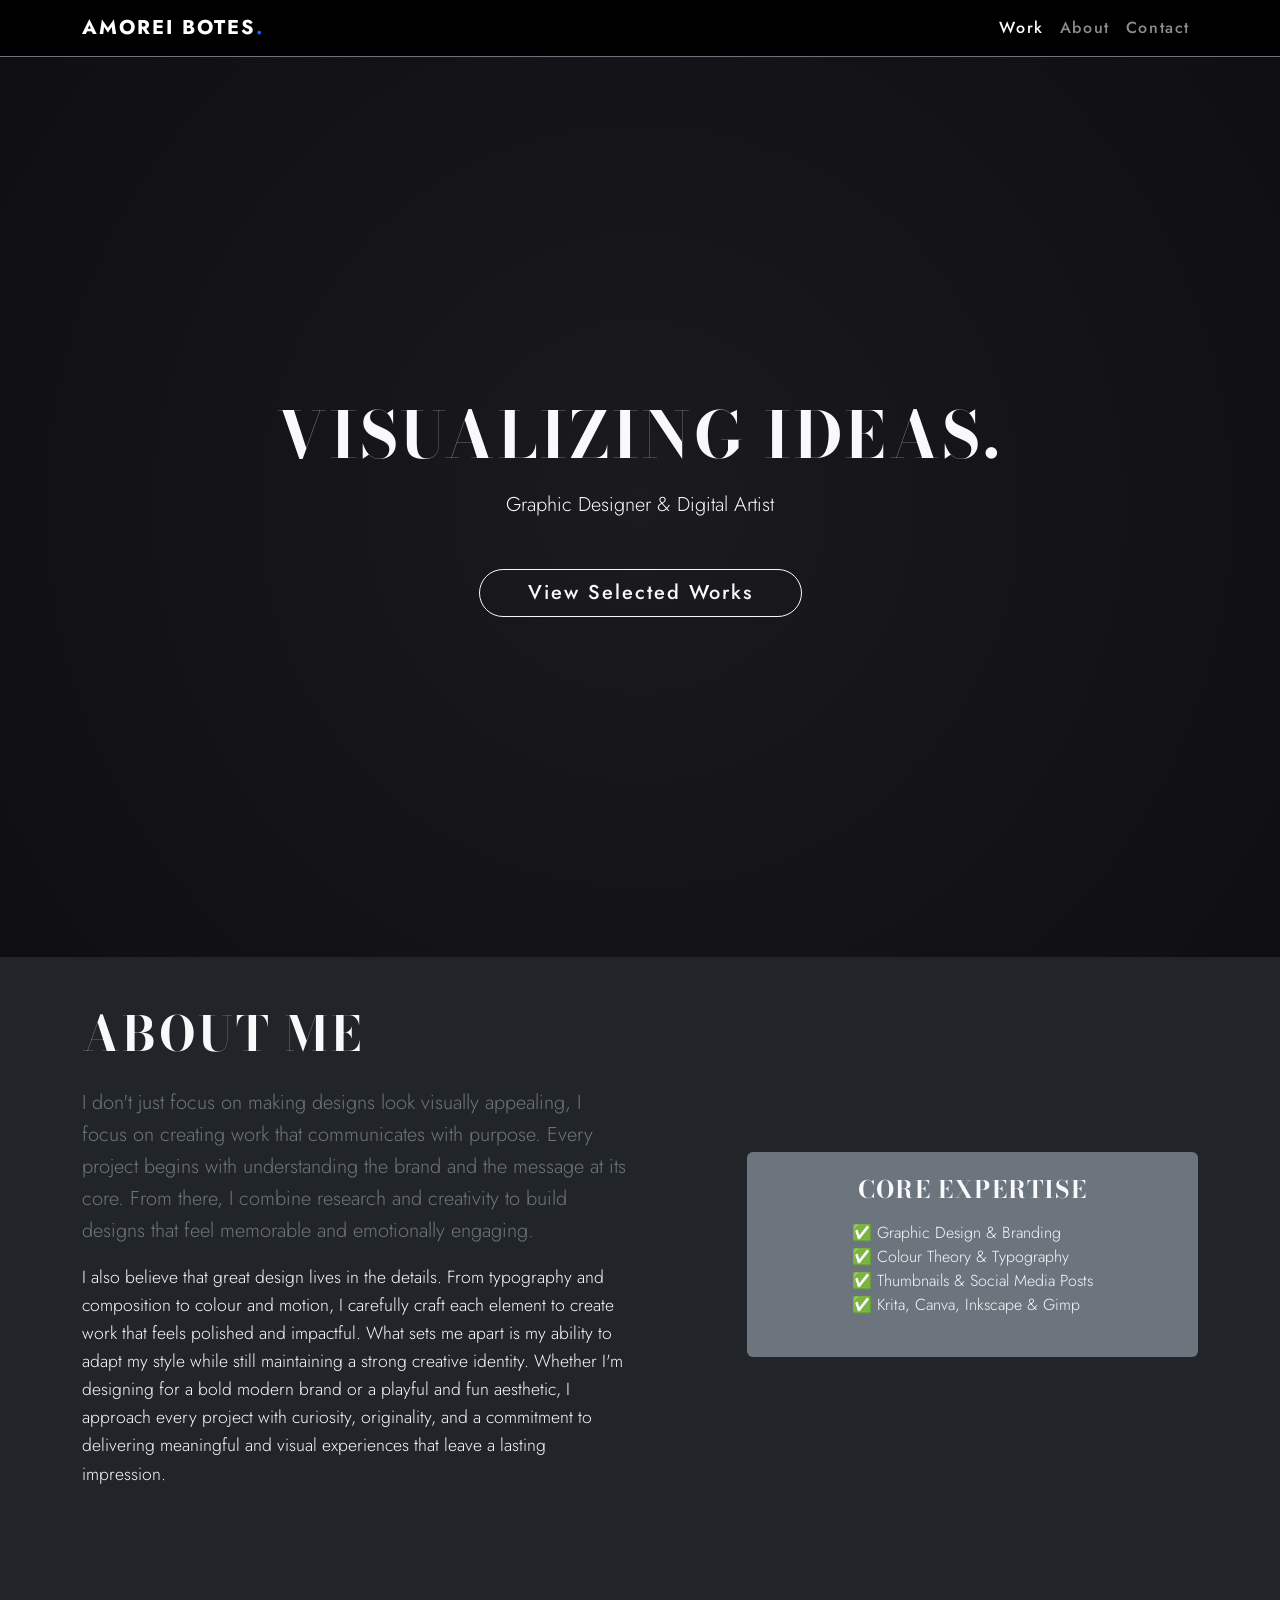
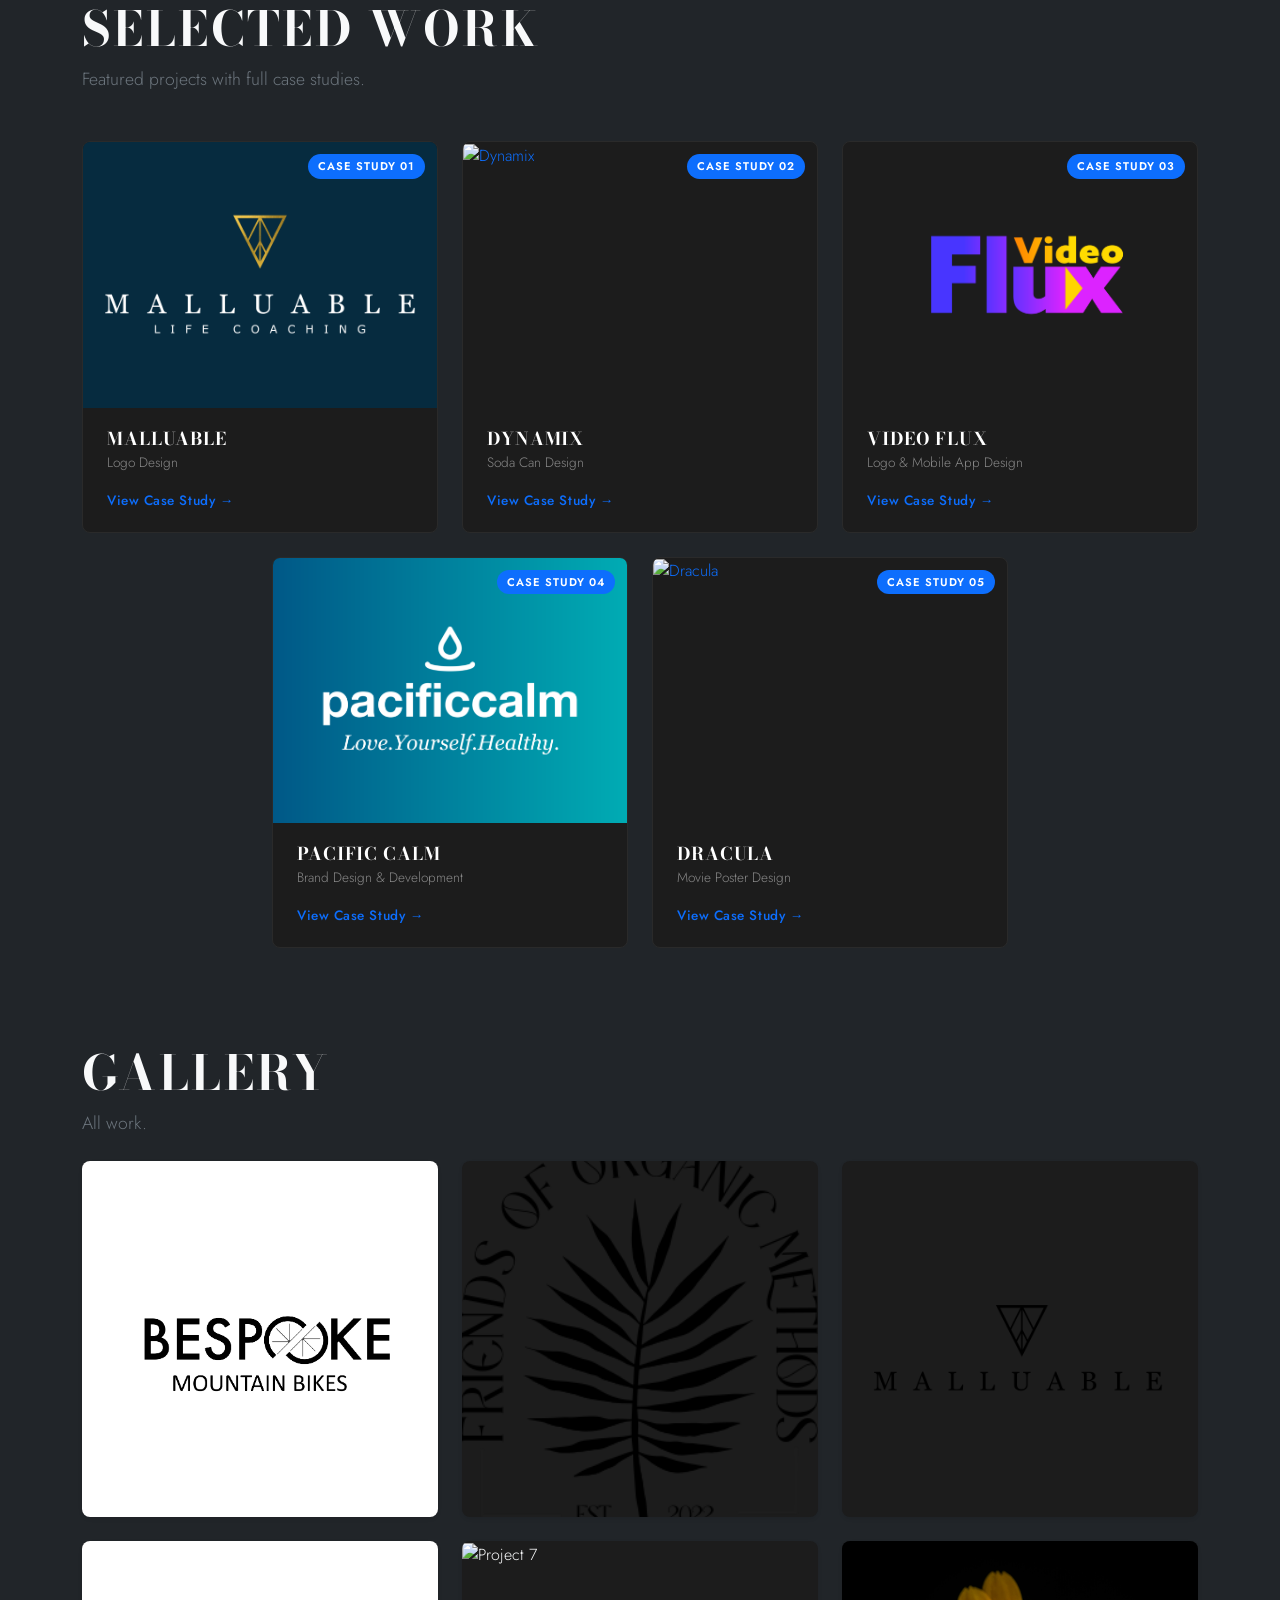
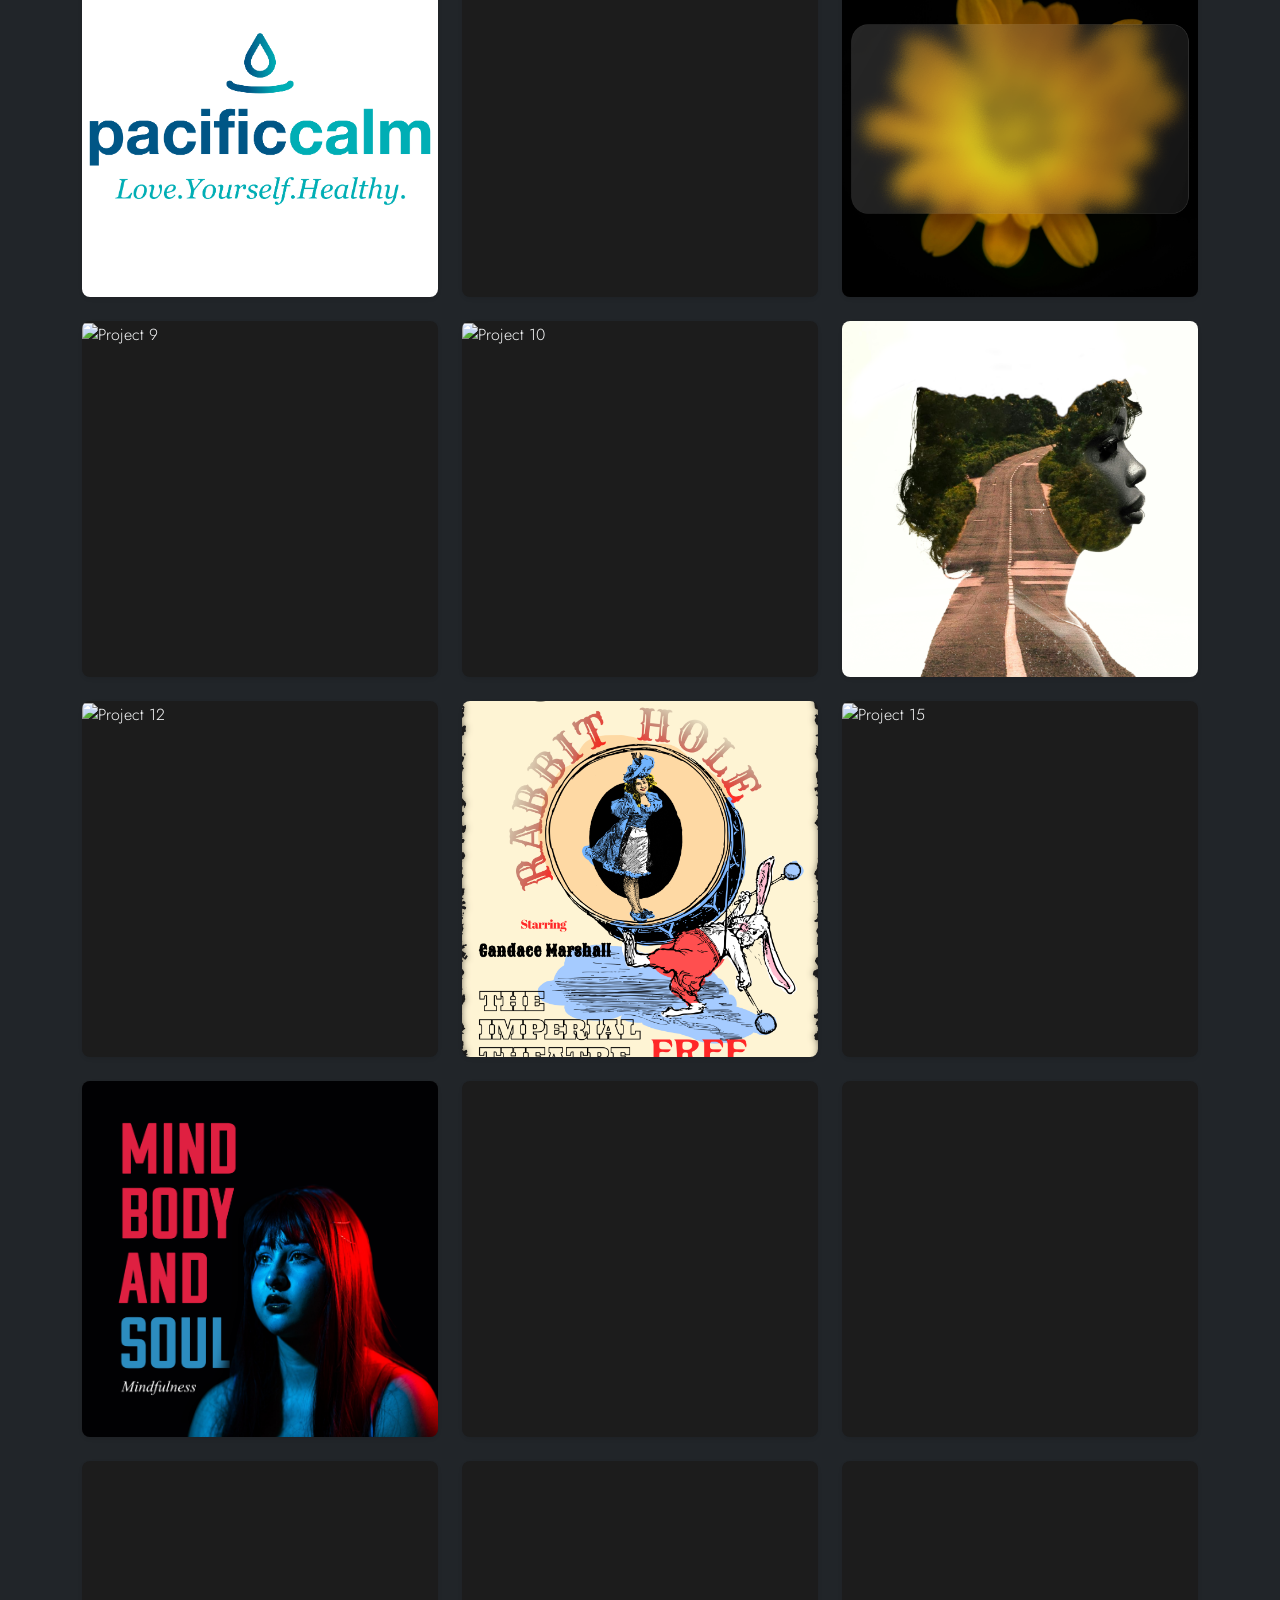
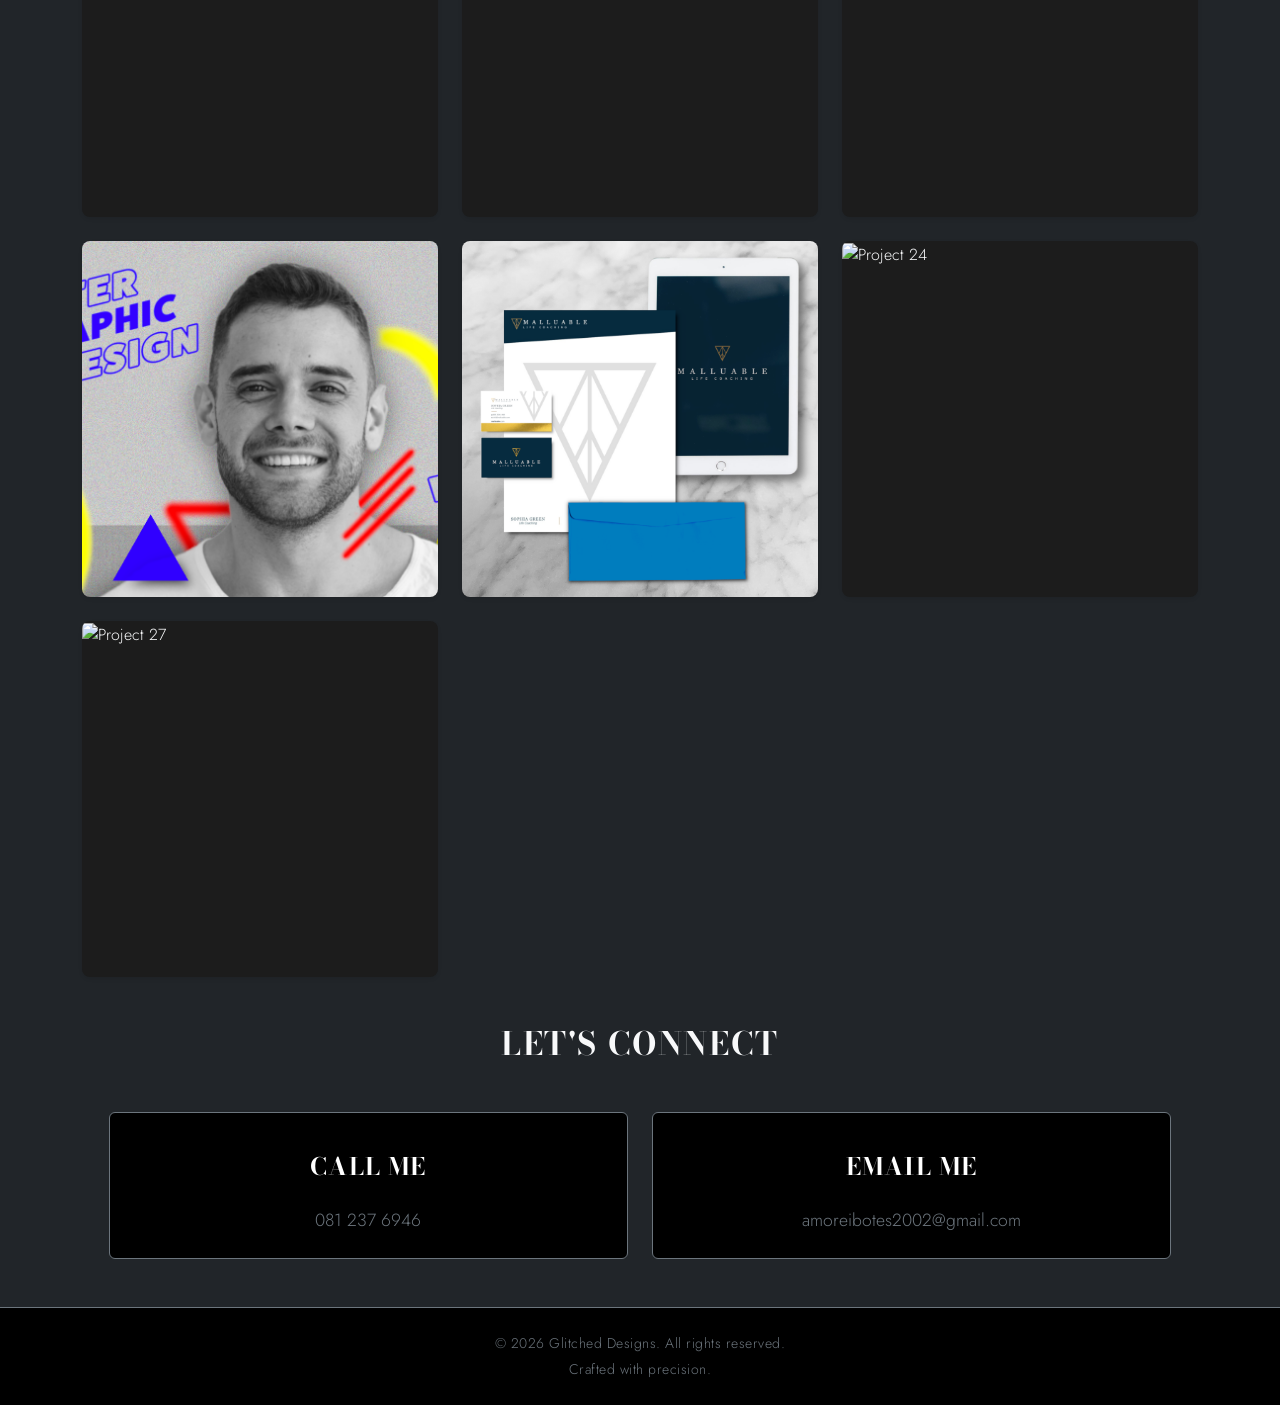
==== commit ccd9dcc7: "Add decoding=async to all images for faster rendering https://claude.ai/code/session_01PsqupBXwN9WKa" ====
--- a/index.html
+++ b/index.html
@@ -79,7 +79,7 @@
                 <a href="malluable.html" class="text-decoration-none">
                     <div class="cs-card">
                         <div class="cs-card-img">
-                            <img src="images/images_25.png" alt="Malluable" loading="lazy">
+                            <img src="images/images_25.png" alt="Malluable" loading="lazy" decoding="async">
                             <span class="cs-badge">Case Study 01</span>
                         </div>
                         <div class="cs-card-body">
@@ -96,7 +96,7 @@
                 <a href="dynamix.html" class="text-decoration-none">
                     <div class="cs-card">
                         <div class="cs-card-img">
-                            <img src="images/images_26.png" alt="Dynamix" loading="lazy">
+                            <img src="images/images_26.png" alt="Dynamix" loading="lazy" decoding="async">
                             <span class="cs-badge">Case Study 02</span>
                         </div>
                         <div class="cs-card-body">
@@ -113,7 +113,7 @@
                 <a href="video-flux.html" class="text-decoration-none">
                     <div class="cs-card">
                         <div class="cs-card-img">
-                            <img src="images/images_6.png" alt="Video Flux" loading="lazy">
+                            <img src="images/images_6.png" alt="Video Flux" loading="lazy" decoding="async">
                             <span class="cs-badge">Case Study 03</span>
                         </div>
                         <div class="cs-card-body">
@@ -130,7 +130,7 @@
                 <a href="pacific-calm.html" class="text-decoration-none">
                     <div class="cs-card">
                         <div class="cs-card-img">
-                            <img src="images/images_5.png" alt="Pacific Calm" loading="lazy">
+                            <img src="images/images_5.png" alt="Pacific Calm" loading="lazy" decoding="async">
                             <span class="cs-badge">Case Study 04</span>
                         </div>
                         <div class="cs-card-body">
@@ -147,7 +147,7 @@
                 <a href="dracula.html" class="text-decoration-none">
                     <div class="cs-card">
                         <div class="cs-card-img">
-                            <img src="images/images_14.png" alt="Dracula" loading="lazy">
+                            <img src="images/images_14.png" alt="Dracula" loading="lazy" decoding="async">
                             <span class="cs-badge">Case Study 05</span>
                         </div>
                         <div class="cs-card-body">
@@ -172,7 +172,7 @@
             <div class="col-12 col-md-6 col-lg-4">
                 <div class="gallery-item shadow-sm" data-bs-toggle="modal" data-bs-target="#lightboxModal"
                     onclick="updateLightbox('images/images_1.png')">
-                    <img src="images/images_1.png" alt="Project 1" loading="lazy">
+                    <img src="images/images_1.png" alt="Project 1" loading="lazy" decoding="async">
                     <div class="gallery-overlay">
                         <h5 class="fw-bold">PROJECT 1</h5>
                     </div>
@@ -182,7 +182,7 @@
             <div class="col-12 col-md-6 col-lg-4">
                 <div class="gallery-item shadow-sm" data-bs-toggle="modal" data-bs-target="#lightboxModal"
                     onclick="updateLightbox('images/images_2.png')">
-                    <img src="images/images_2.png" alt="Project 2" loading="lazy">
+                    <img src="images/images_2.png" alt="Project 2" loading="lazy" decoding="async">
                     <div class="gallery-overlay">
                         <h5 class="fw-bold">PROJECT 2</h5>
                     </div>
@@ -192,7 +192,7 @@
             <div class="col-12 col-md-6 col-lg-4">
                 <div class="gallery-item shadow-sm" data-bs-toggle="modal" data-bs-target="#lightboxModal"
                     onclick="updateLightbox('images/images_3.png')">
-                    <img src="images/images_3.png" alt="Project 3" loading="lazy">
+                    <img src="images/images_3.png" alt="Project 3" loading="lazy" decoding="async">
                     <div class="gallery-overlay">
                         <h5 class="fw-bold">PROJECT 3</h5>
                     </div>
@@ -202,7 +202,7 @@
             <div class="col-12 col-md-6 col-lg-4">
                 <div class="gallery-item shadow-sm" data-bs-toggle="modal" data-bs-target="#lightboxModal"
                     onclick="updateLightbox('images/images_4.png')">
-                    <img src="images/images_4.png" alt="Project 4" loading="lazy">
+                    <img src="images/images_4.png" alt="Project 4" loading="lazy" decoding="async">
                     <div class="gallery-overlay">
                         <h5 class="fw-bold">PROJECT 4</h5>
                     </div>
@@ -212,7 +212,7 @@
             <div class="col-12 col-md-6 col-lg-4">
                 <div class="gallery-item shadow-sm" data-bs-toggle="modal" data-bs-target="#lightboxModal"
                     onclick="updateLightbox('images/images_7.png')">
-                    <img src="images/images_7.png" alt="Project 7" loading="lazy">
+                    <img src="images/images_7.png" alt="Project 7" loading="lazy" decoding="async">
                     <div class="gallery-overlay">
                         <h5 class="fw-bold">PROJECT 7</h5>
                     </div>
@@ -222,7 +222,7 @@
             <div class="col-12 col-md-6 col-lg-4">
                 <div class="gallery-item shadow-sm" data-bs-toggle="modal" data-bs-target="#lightboxModal"
                     onclick="updateLightbox('images/images_8.png')">
-                    <img src="images/images_8.png" alt="Project 8" loading="lazy">
+                    <img src="images/images_8.png" alt="Project 8" loading="lazy" decoding="async">
                     <div class="gallery-overlay">
                         <h5 class="fw-bold">PROJECT 8</h5>
                     </div>
@@ -232,7 +232,7 @@
             <div class="col-12 col-md-6 col-lg-4">
                 <div class="gallery-item shadow-sm" data-bs-toggle="modal" data-bs-target="#lightboxModal"
                     onclick="updateLightbox('images/images_9.png')">
-                    <img src="images/images_9.png" alt="Project 9" loading="lazy">
+                    <img src="images/images_9.png" alt="Project 9" loading="lazy" decoding="async">
                     <div class="gallery-overlay">
                         <h5 class="fw-bold">PROJECT 9</h5>
                     </div>
@@ -242,7 +242,7 @@
             <div class="col-12 col-md-6 col-lg-4">
                 <div class="gallery-item shadow-sm" data-bs-toggle="modal" data-bs-target="#lightboxModal"
                     onclick="updateLightbox('images/images_10.png')">
-                    <img src="images/images_10.png" alt="Project 10" loading="lazy">
+                    <img src="images/images_10.png" alt="Project 10" loading="lazy" decoding="async">
                     <div class="gallery-overlay">
                         <h5 class="fw-bold">PROJECT 10</h5>
                     </div>
@@ -252,7 +252,7 @@
             <div class="col-12 col-md-6 col-lg-4">
                 <div class="gallery-item shadow-sm" data-bs-toggle="modal" data-bs-target="#lightboxModal"
                     onclick="updateLightbox('images/images_11.png')">
-                    <img src="images/images_11.png" alt="Project 11" loading="lazy">
+                    <img src="images/images_11.png" alt="Project 11" loading="lazy" decoding="async">
                     <div class="gallery-overlay">
                         <h5 class="fw-bold">PROJECT 11</h5>
                     </div>
@@ -262,7 +262,7 @@
             <div class="col-12 col-md-6 col-lg-4">
                 <div class="gallery-item shadow-sm" data-bs-toggle="modal" data-bs-target="#lightboxModal"
                     onclick="updateLightbox('images/images_12.png')">
-                    <img src="images/images_12.png" alt="Project 12" loading="lazy">
+                    <img src="images/images_12.png" alt="Project 12" loading="lazy" decoding="async">
                     <div class="gallery-overlay">
                         <h5 class="fw-bold">PROJECT 12</h5>
                     </div>
@@ -272,7 +272,7 @@
             <div class="col-12 col-md-6 col-lg-4">
                 <div class="gallery-item shadow-sm" data-bs-toggle="modal" data-bs-target="#lightboxModal"
                     onclick="updateLightbox('images/images_13.png')">
-                    <img src="images/images_13.png" alt="Project 13" loading="lazy">
+                    <img src="images/images_13.png" alt="Project 13" loading="lazy" decoding="async">
                     <div class="gallery-overlay">
                         <h5 class="fw-bold">PROJECT 13</h5>
                     </div>
@@ -282,7 +282,7 @@
             <div class="col-12 col-md-6 col-lg-4">
                 <div class="gallery-item shadow-sm" data-bs-toggle="modal" data-bs-target="#lightboxModal"
                     onclick="updateLightbox('images/images_15.png')">
-                    <img src="images/images_15.png" alt="Project 15" loading="lazy">
+                    <img src="images/images_15.png" alt="Project 15" loading="lazy" decoding="async">
                     <div class="gallery-overlay">
                         <h5 class="fw-bold">PROJECT 15</h5>
                     </div>
@@ -292,7 +292,7 @@
             <div class="col-12 col-md-6 col-lg-4">
                 <div class="gallery-item shadow-sm" data-bs-toggle="modal" data-bs-target="#lightboxModal"
                     onclick="updateLightbox('images/images_16.png')">
-                    <img src="images/images_16.png" alt="Project 16" loading="lazy">
+                    <img src="images/images_16.png" alt="Project 16" loading="lazy" decoding="async">
                     <div class="gallery-overlay">
                         <h5 class="fw-bold">PROJECT 16</h5>
                     </div>
@@ -302,7 +302,7 @@
             <div class="col-12 col-md-6 col-lg-4">
                 <div class="gallery-item shadow-sm" data-bs-toggle="modal" data-bs-target="#lightboxModal"
                     onclick="updateLightbox('images/images_17.png')">
-                    <img src="images/images_17.png" alt="Project 17" loading="lazy">
+                    <img src="images/images_17.png" alt="Project 17" loading="lazy" decoding="async">
                     <div class="gallery-overlay">
                         <h5 class="fw-bold">PROJECT 17</h5>
                     </div>
@@ -312,7 +312,7 @@
             <div class="col-12 col-md-6 col-lg-4">
                 <div class="gallery-item shadow-sm" data-bs-toggle="modal" data-bs-target="#lightboxModal"
                     onclick="updateLightbox('images/images_18.png')">
-                    <img src="images/images_18.png" alt="Project 18" loading="lazy">
+                    <img src="images/images_18.png" alt="Project 18" loading="lazy" decoding="async">
                     <div class="gallery-overlay">
                         <h5 class="fw-bold">PROJECT 18</h5>
                     </div>
@@ -322,7 +322,7 @@
             <div class="col-12 col-md-6 col-lg-4">
                 <div class="gallery-item shadow-sm" data-bs-toggle="modal" data-bs-target="#lightboxModal"
                     onclick="updateLightbox('images/images_19.png')">
-                    <img src="images/images_19.png" alt="Project 19" loading="lazy">
+                    <img src="images/images_19.png" alt="Project 19" loading="lazy" decoding="async">
                     <div class="gallery-overlay">
                         <h5 class="fw-bold">PROJECT 19</h5>
                     </div>
@@ -332,7 +332,7 @@
             <div class="col-12 col-md-6 col-lg-4">
                 <div class="gallery-item shadow-sm" data-bs-toggle="modal" data-bs-target="#lightboxModal"
                     onclick="updateLightbox('images/images_20.png')">
-                    <img src="images/images_20.png" alt="Project 20" loading="lazy">
+                    <img src="images/images_20.png" alt="Project 20" loading="lazy" decoding="async">
                     <div class="gallery-overlay">
                         <h5 class="fw-bold">PROJECT 20</h5>
                     </div>
@@ -342,7 +342,7 @@
             <div class="col-12 col-md-6 col-lg-4">
                 <div class="gallery-item shadow-sm" data-bs-toggle="modal" data-bs-target="#lightboxModal"
                     onclick="updateLightbox('images/images_21.png')">
-                    <img src="images/images_21.png" alt="Project 21" loading="lazy">
+                    <img src="images/images_21.png" alt="Project 21" loading="lazy" decoding="async">
                     <div class="gallery-overlay">
                         <h5 class="fw-bold">PROJECT 21</h5>
                     </div>
@@ -352,7 +352,7 @@
             <div class="col-12 col-md-6 col-lg-4">
                 <div class="gallery-item shadow-sm" data-bs-toggle="modal" data-bs-target="#lightboxModal"
                     onclick="updateLightbox('images/images_22.png')">
-                    <img src="images/images_22.png" alt="Project 22" loading="lazy">
+                    <img src="images/images_22.png" alt="Project 22" loading="lazy" decoding="async">
                     <div class="gallery-overlay">
                         <h5 class="fw-bold">PROJECT 22</h5>
                     </div>
@@ -362,7 +362,7 @@
             <div class="col-12 col-md-6 col-lg-4">
                 <div class="gallery-item shadow-sm" data-bs-toggle="modal" data-bs-target="#lightboxModal"
                     onclick="updateLightbox('images/images_23.png')">
-                    <img src="images/images_23.png" alt="Project 23" loading="lazy">
+                    <img src="images/images_23.png" alt="Project 23" loading="lazy" decoding="async">
                     <div class="gallery-overlay">
                         <h5 class="fw-bold">PROJECT 23</h5>
                     </div>
@@ -372,7 +372,7 @@
             <div class="col-12 col-md-6 col-lg-4">
                 <div class="gallery-item shadow-sm" data-bs-toggle="modal" data-bs-target="#lightboxModal"
                     onclick="updateLightbox('images/images_24.png')">
-                    <img src="images/images_24.png" alt="Project 24" loading="lazy">
+                    <img src="images/images_24.png" alt="Project 24" loading="lazy" decoding="async">
                     <div class="gallery-overlay">
                         <h5 class="fw-bold">PROJECT 24</h5>
                     </div>
@@ -382,7 +382,7 @@
             <div class="col-12 col-md-6 col-lg-4">
                 <div class="gallery-item shadow-sm" data-bs-toggle="modal" data-bs-target="#lightboxModal"
                     onclick="updateLightbox('images/images_27.png')">
-                    <img src="images/images_27.png" alt="Project 27" loading="lazy">
+                    <img src="images/images_27.png" alt="Project 27" loading="lazy" decoding="async">
                     <div class="gallery-overlay">
                         <h5 class="fw-bold">PROJECT 27</h5>
                     </div>
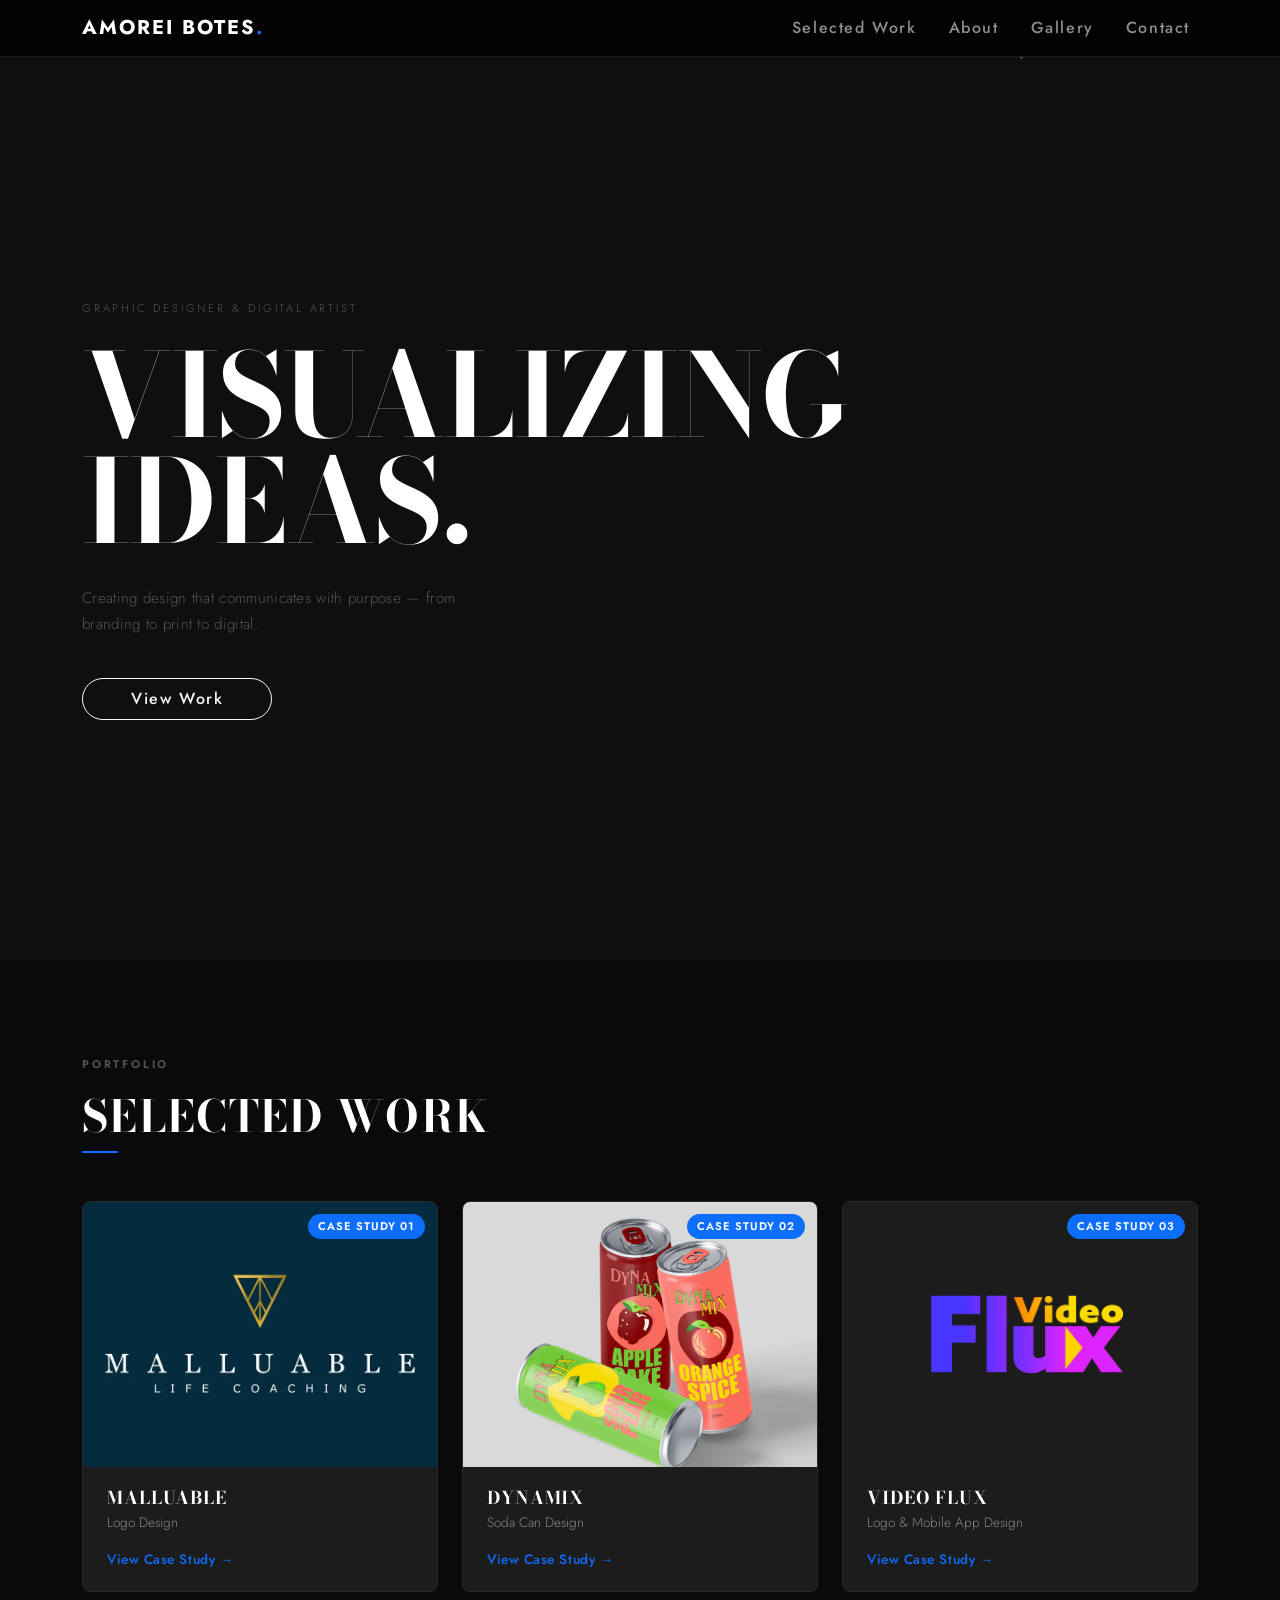
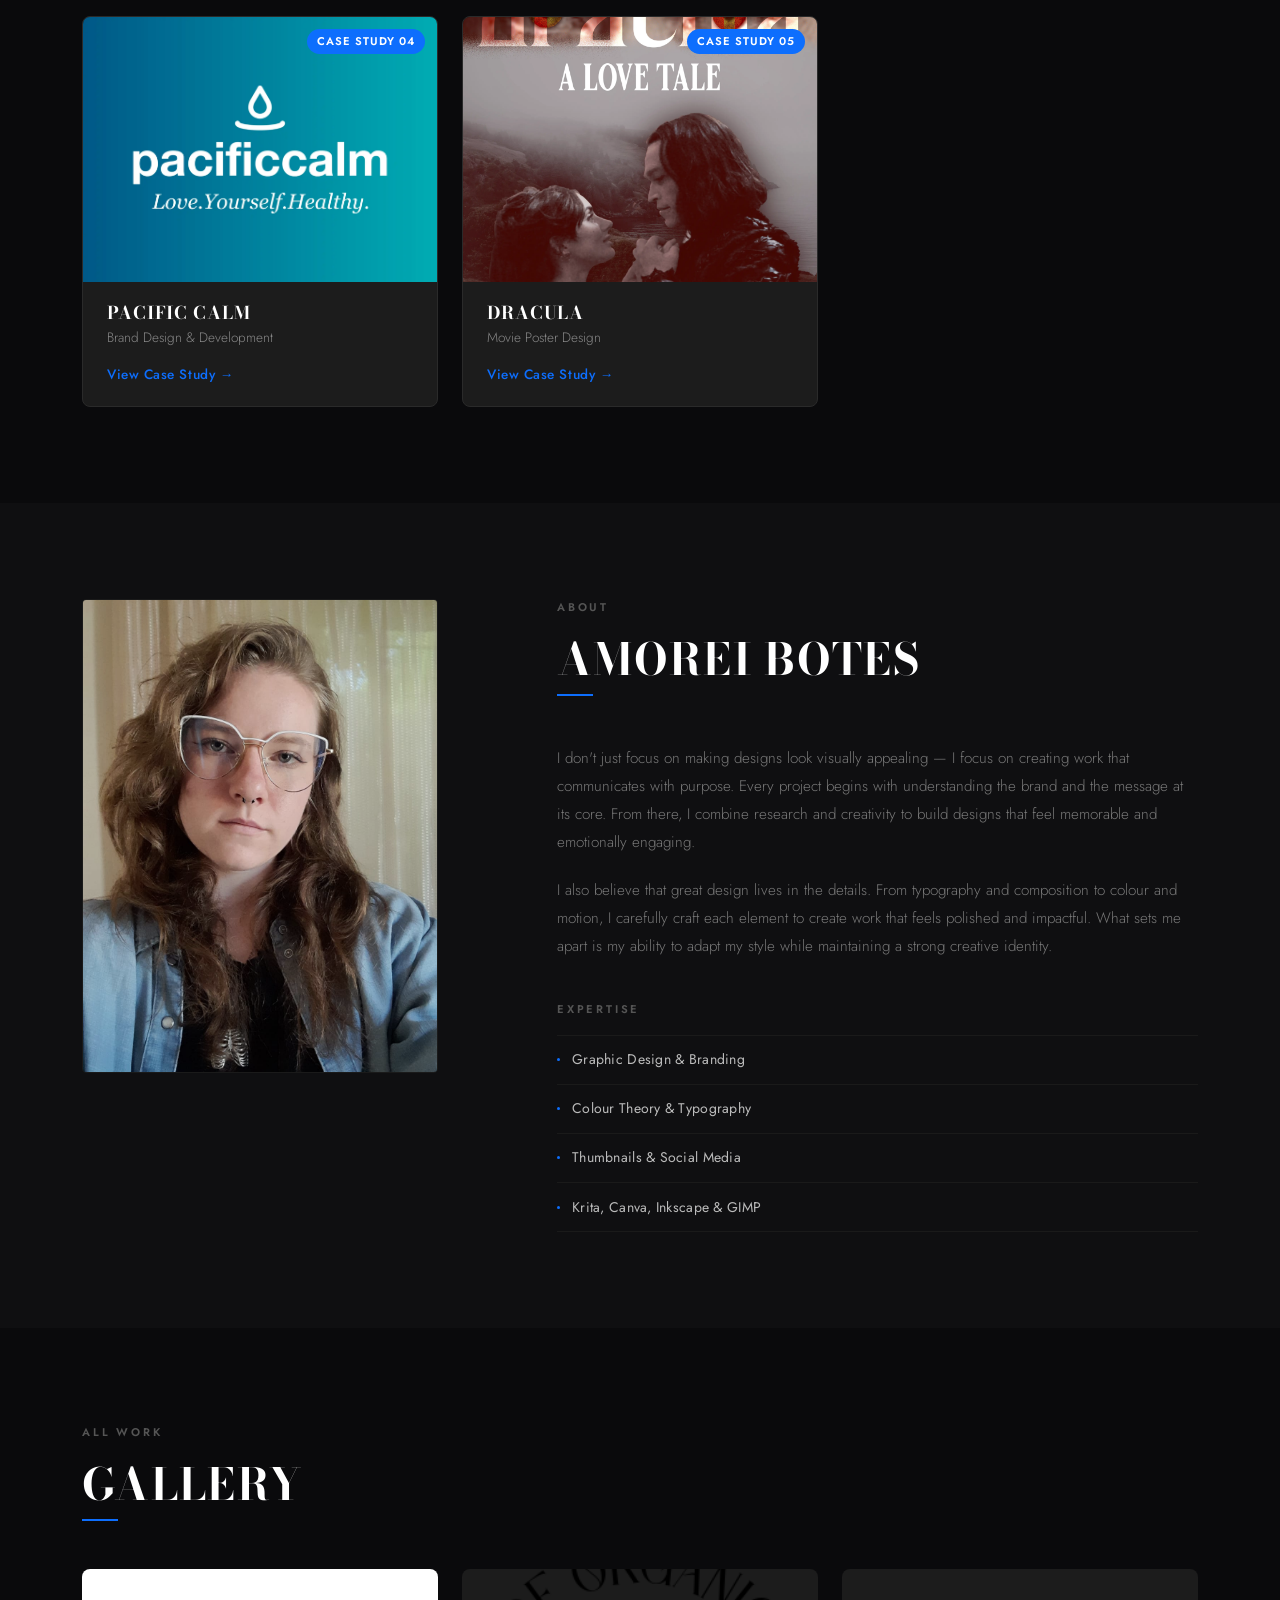
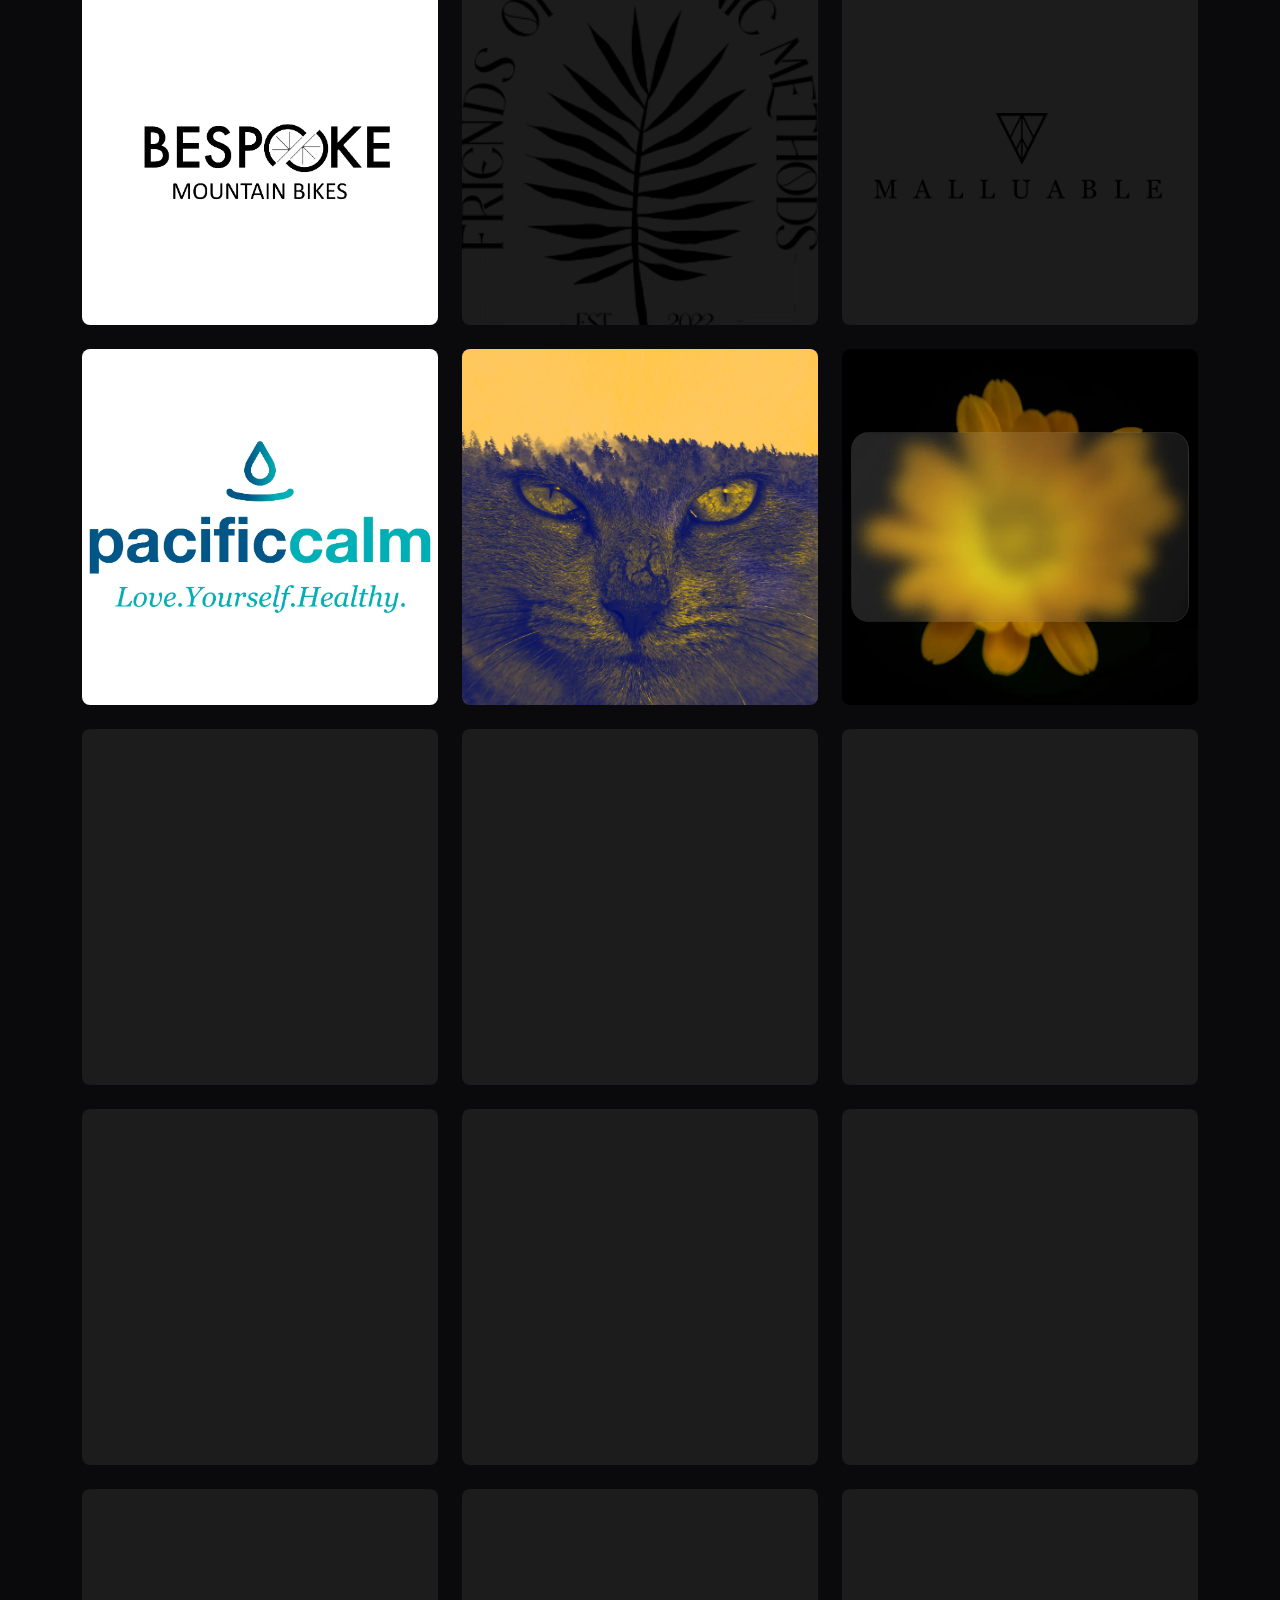
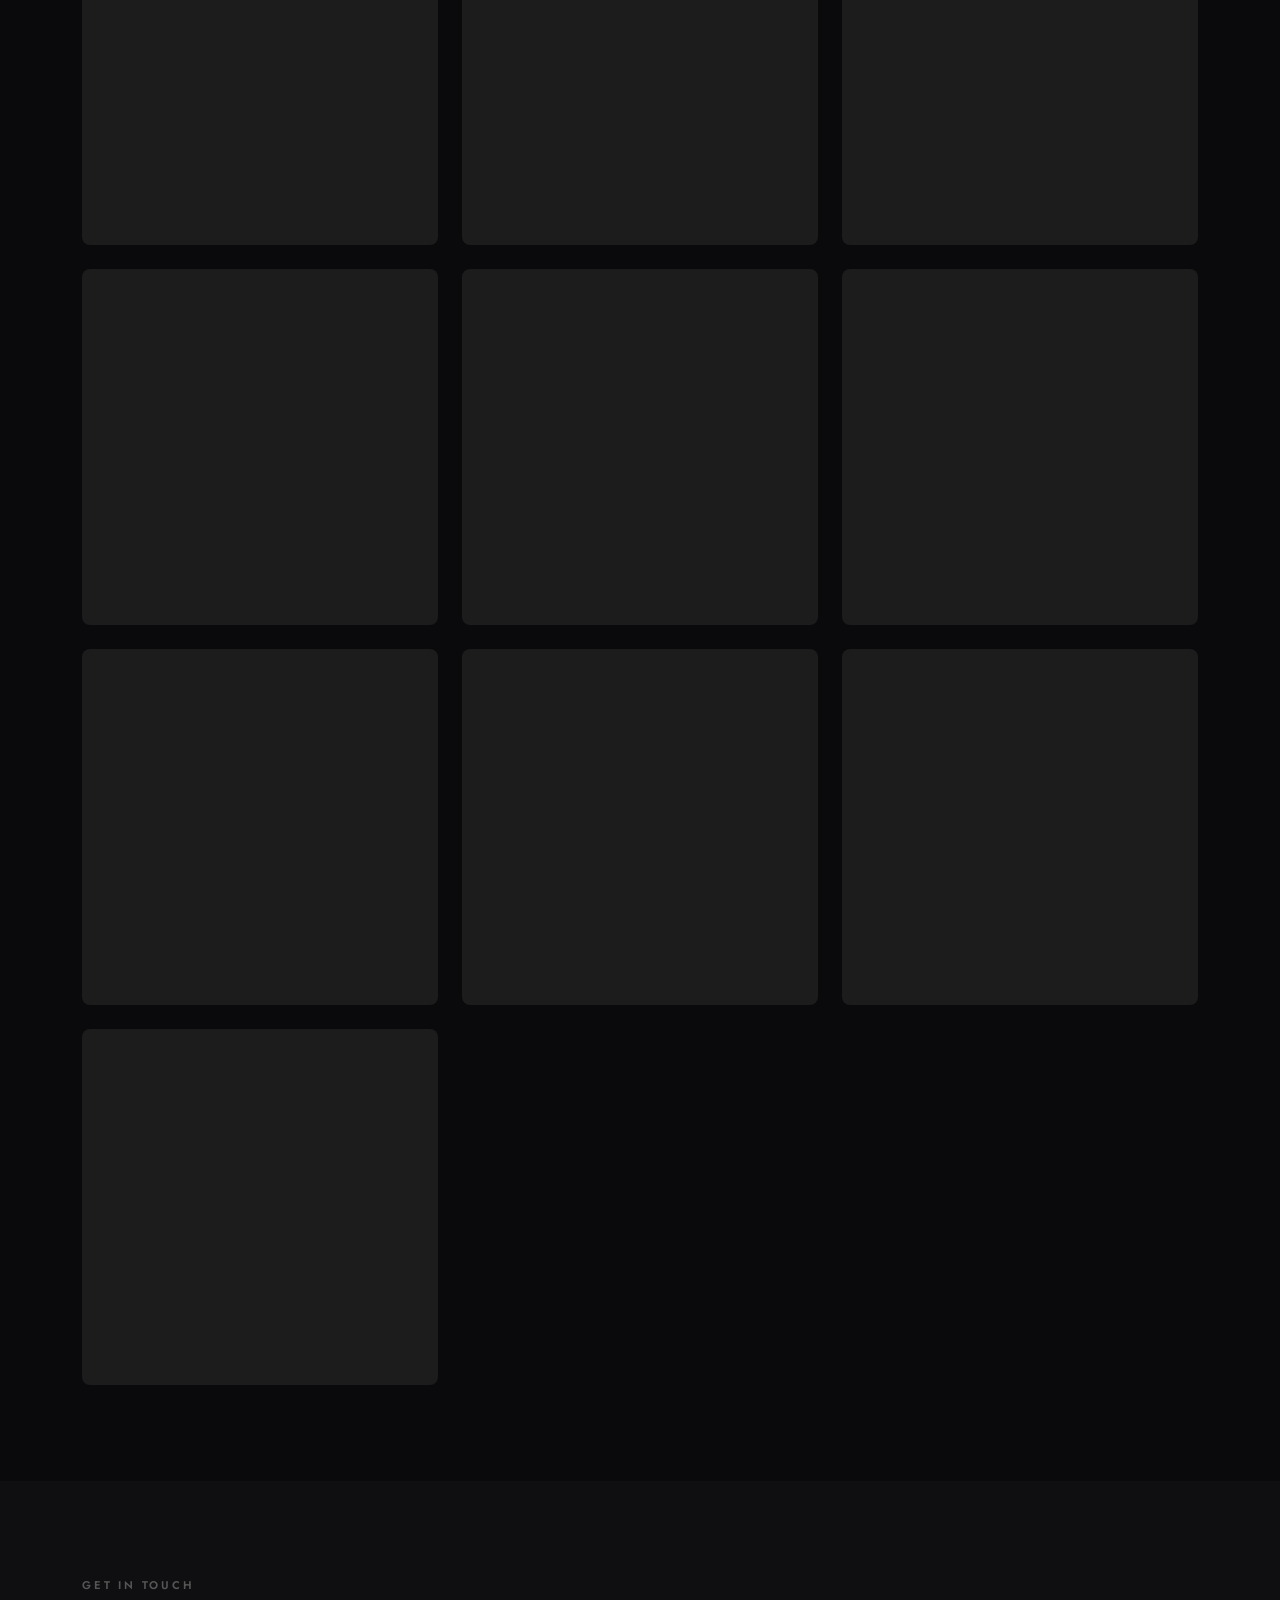
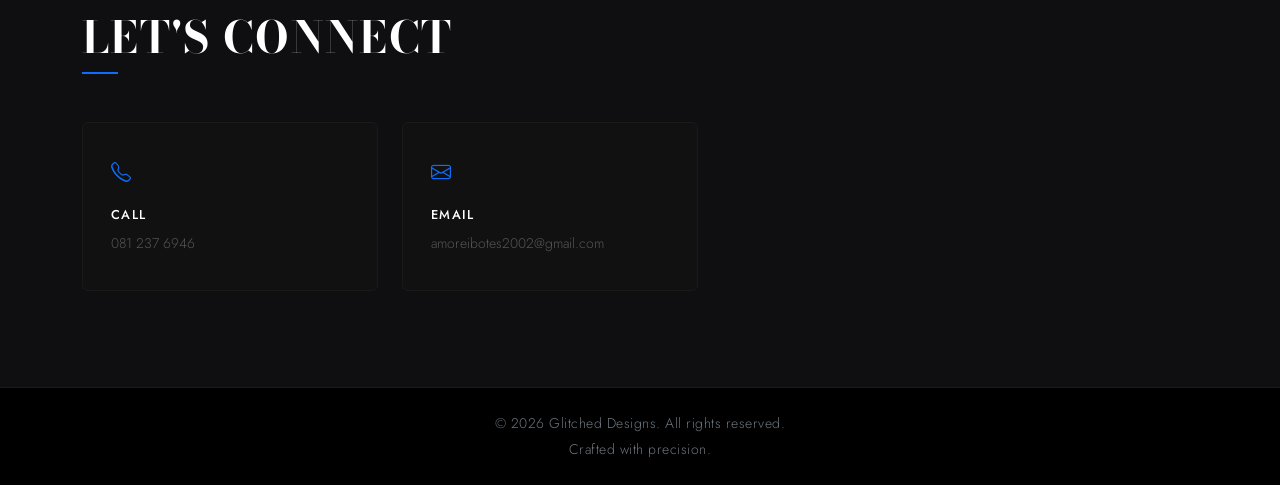
==== commit a02c2f0c: "Redesign index, update case study pages, and migrate images to webp - Full index redesign: dark edit" ====
--- a/index.html
+++ b/index.html
@@ -4,394 +4,538 @@
 <head>
     <meta charset="UTF-8">
     <meta name="viewport" content="width=device-width, initial-scale=1.0">
-    <title>Creative Portfolio | Graphic Design</title>
+    <title>Amorei Botes — Graphic Designer</title>
     <link href="https://fonts.googleapis.com/css2?family=Inter:wght@300;400;700&display=swap" rel="stylesheet">
     <link href="https://cdn.jsdelivr.net/npm/bootstrap@5.3.0/dist/css/bootstrap.min.css" rel="stylesheet">
+    <link rel="stylesheet" href="https://cdn.jsdelivr.net/npm/bootstrap-icons@1.11.0/font/bootstrap-icons.css">
     <link rel="stylesheet" href="styles.css">
+    <style>
+        .section {
+            padding: 6rem 0;
+            position: relative;
+            z-index: 1;
+        }
+
+        .hero-section, footer, nav {
+            position: relative;
+            z-index: 1;
+        }
+
+        .section-label {
+            font-family: var(--font-ui);
+            font-size: 0.7rem;
+            font-weight: 600;
+            letter-spacing: 0.25em;
+            text-transform: uppercase;
+            color: #555;
+            margin-bottom: 1rem;
+        }
+
+        .section-title {
+            font-family: var(--font-display);
+            font-size: clamp(2rem, 4vw, 2.75rem);
+            font-weight: 700;
+            color: #fff;
+            letter-spacing: 0.03em;
+            text-transform: uppercase;
+            margin-bottom: 0.5rem;
+        }
+
+        .section-divider {
+            width: 36px;
+            height: 2px;
+            background: var(--primary-color);
+            margin-bottom: 3rem;
+        }
+
+        /* Hero */
+        .hero-section {
+            min-height: 100vh;
+            display: flex;
+            align-items: center;
+            background: #0f0f11;
+        }
+
+        .hero-eyebrow {
+            font-family: var(--font-ui);
+            font-size: 0.7rem;
+            letter-spacing: 0.25em;
+            text-transform: uppercase;
+            color: #555;
+            margin-bottom: 1.5rem;
+        }
+
+        .hero-title {
+            font-family: var(--font-display);
+            font-size: clamp(3.5rem, 9vw, 7.5rem);
+            font-weight: 700;
+            line-height: 0.92;
+            color: #fff;
+            letter-spacing: -0.01em;
+            text-transform: uppercase;
+            margin-bottom: 2rem;
+        }
+
+        .hero-sub {
+            font-family: var(--font-ui);
+            font-size: 0.95rem;
+            font-weight: 300;
+            color: #555;
+            letter-spacing: 0.02em;
+            line-height: 1.7;
+            margin-bottom: 2.5rem;
+            max-width: 420px;
+        }
+
+        /* About */
+        .about-text {
+            font-size: 0.95rem;
+            line-height: 1.85;
+            color: #777;
+            font-weight: 300;
+            margin-bottom: 1.25rem;
+        }
+
+        .skills-list {
+            list-style: none;
+            padding: 0;
+            margin: 0;
+        }
+
+        .skills-list li {
+            font-family: var(--font-ui);
+            font-size: 0.875rem;
+            font-weight: 400;
+            color: #bbb;
+            letter-spacing: 0.02em;
+            padding: 0.85rem 0;
+            border-bottom: 1px solid #1a1a1a;
+            display: flex;
+            align-items: center;
+            gap: 0.75rem;
+        }
+
+        .skills-list li:first-child {
+            border-top: 1px solid #1a1a1a;
+        }
+
+        .skills-list li::before {
+            content: '';
+            width: 3px;
+            height: 3px;
+            border-radius: 50%;
+            background: var(--primary-color);
+            flex-shrink: 0;
+        }
+
+        /* Contact */
+        .contact-card {
+            background: #111;
+            border: 1px solid #1a1a1a;
+            border-radius: 6px;
+            padding: 2.25rem 1.75rem;
+            transition: border-color 0.25s ease, transform 0.25s ease;
+            text-decoration: none;
+            display: block;
+        }
+
+        .contact-card:hover {
+            border-color: #333;
+            transform: translateY(-3px);
+        }
+
+        .contact-icon {
+            font-size: 1.25rem;
+            color: var(--primary-color);
+            display: block;
+            margin-bottom: 1rem;
+        }
+
+        .contact-label {
+            font-family: var(--font-ui);
+            font-weight: 500;
+            color: #fff;
+            font-size: 0.8rem;
+            letter-spacing: 0.1em;
+            text-transform: uppercase;
+            margin-bottom: 0.4rem;
+        }
+
+        .contact-value {
+            font-size: 0.875rem;
+            color: #555;
+            margin: 0;
+        }
+    </style>
 </head>
 
-<body class="bg-dark text-light">
-
-    <nav class="navbar navbar-expand-lg navbar-dark bg-black sticky-top border-bottom border-secondary">
+<body style="background-color: #0f0f11; padding-top: 60px;">
+
+    <canvas id="bg-canvas" style="position: fixed; top: 0; left: 0; width: 100%; height: 100%; z-index: 0; pointer-events: none;"></canvas>
+
+    <nav class="navbar navbar-expand-lg navbar-dark fixed-top" style="border-bottom: 1px solid #1a1a1a; background: rgba(0,0,0,0.85); backdrop-filter: blur(12px); -webkit-backdrop-filter: blur(12px);">
         <div class="container">
             <a class="navbar-brand fw-bold tracking-wide" href="#">AMOREI BOTES<span class="text-primary">.</span></a>
-            <button class="navbar-toggler" type="button" data-bs-toggle="collapse" data-bs-target="#navbarNav">
+            <button class="navbar-toggler border-0" type="button" data-bs-toggle="collapse" data-bs-target="#navbarNav">
                 <span class="navbar-toggler-icon"></span>
             </button>
             <div class="collapse navbar-collapse justify-content-end" id="navbarNav">
-                <ul class="navbar-nav">
-                    <li class="nav-item"><a class="nav-link active" href="#selected-work">Work</a></li>
+                <ul class="navbar-nav gap-3">
+                    <li class="nav-item"><a class="nav-link" href="#selected-work">Selected Work</a></li>
                     <li class="nav-item"><a class="nav-link" href="#about">About</a></li>
+                    <li class="nav-item"><a class="nav-link" href="#gallery">Gallery</a></li>
                     <li class="nav-item"><a class="nav-link" href="#contact">Contact</a></li>
                 </ul>
             </div>
         </div>
     </nav>
 
-    <header class="hero-section min-vh-100 text-center d-flex align-items-center justify-content-center">
+    <!-- Hero -->
+    <section class="hero-section">
         <div class="container">
-            <h1 class="display-3 fw-bold mb-3">Visualizing Ideas.</h1>
-            <p class="lead mb-5">Graphic Designer & Digital Artist</p>
-            <a href="#work" class="btn btn-outline-light btn-lg rounded-pill px-5">View Selected Works</a>
-        </div>
-    </header>
-
-    <section id="about">
-        <main class="container py-5">
-            <div class="row align-items-center min-vh-75">
-                <div class="col-md-6 mb-4 mb-md-0">
-                    <h2 class="display-5 fw-bold mb-4">About Me</h2>
-                    <p class="lead text-secondary">
-                        I don't just focus on making designs look visually appealing, I focus on creating work that
-                        communicates with purpose. Every project begins with understanding the brand and the message at
-                        its core. From there, I combine research and creativity to build designs that feel memorable and
-                        emotionally engaging. </p>
-                    <p>
-                        I also believe that great design lives in the details. From typography and composition to colour
-                        and motion, I carefully craft each element to create work that feels polished and impactful.
-                        What sets me apart is my ability to adapt my style while still maintaining a strong creative
-                        identity. Whether I'm designing for a bold modern brand or a playful and fun aesthetic, I
-                        approach every project with curiosity, originality, and a commitment to delivering meaningful
-                        and visual experiences that leave a lasting impression.</p>
-                </div>
-                <div class="col-md-5 offset-md-1">
-                    <div class="bg-secondary p-4 rounded text-center">
-                        <h4 class="mb-3">Core Expertise</h4>
-                        <ul class="list-unstyled text-start d-inline-block">
-                            <li>✅ Graphic Design & Branding</li>
-                            <li>✅ Colour Theory & Typography</li>
-                            <li>✅ Thumbnails & Social Media Posts</li>
-                            <li>✅ Krita, Canva, Inkscape & Gimp</li>
-                        </ul>
-                    </div>
-                </div>
+            <p class="hero-eyebrow">Graphic Designer &amp; Digital Artist</p>
+            <h1 class="hero-title">Visualizing<br>Ideas.</h1>
+            <p class="hero-sub">Creating design that communicates with purpose — from branding to print to digital.</p>
+            <a href="#selected-work" class="btn btn-outline-light rounded-pill px-5 py-2">View Work</a>
+        </div>
+    </section>
+
+    <!-- Selected Work -->
+    <section id="selected-work" class="section" style="background: #0a0a0c;">
+        <div class="container">
+            <p class="section-label">Portfolio</p>
+            <h2 class="section-title">Selected Work</h2>
+            <div class="section-divider"></div>
+            <div class="row g-4">
+
+                <div class="col-sm-6 col-lg-4">
+                    <a href="malluable.html" class="text-decoration-none">
+                        <div class="cs-card">
+                            <div class="cs-card-img">
+                                <img src="images/images_25.webp" alt="Malluable" loading="lazy" decoding="async">
+                                <span class="cs-badge">Case Study 01</span>
+                            </div>
+                            <div class="cs-card-body">
+                                <h5 class="cs-card-title">Malluable</h5>
+                                <p class="cs-card-sub">Logo Design</p>
+                                <span class="cs-card-cta">View Case Study &rarr;</span>
+                            </div>
+                        </div>
+                    </a>
+                </div>
+
+                <div class="col-sm-6 col-lg-4">
+                    <a href="dynamix.html" class="text-decoration-none">
+                        <div class="cs-card">
+                            <div class="cs-card-img">
+                                <img src="images/images_26.webp" alt="Dynamix" loading="lazy" decoding="async">
+                                <span class="cs-badge">Case Study 02</span>
+                            </div>
+                            <div class="cs-card-body">
+                                <h5 class="cs-card-title">Dynamix</h5>
+                                <p class="cs-card-sub">Soda Can Design</p>
+                                <span class="cs-card-cta">View Case Study &rarr;</span>
+                            </div>
+                        </div>
+                    </a>
+                </div>
+
+                <div class="col-sm-6 col-lg-4">
+                    <a href="video-flux.html" class="text-decoration-none">
+                        <div class="cs-card">
+                            <div class="cs-card-img">
+                                <img src="images/images_6.webp" alt="Video Flux" loading="lazy" decoding="async">
+                                <span class="cs-badge">Case Study 03</span>
+                            </div>
+                            <div class="cs-card-body">
+                                <h5 class="cs-card-title">Video Flux</h5>
+                                <p class="cs-card-sub">Logo &amp; Mobile App Design</p>
+                                <span class="cs-card-cta">View Case Study &rarr;</span>
+                            </div>
+                        </div>
+                    </a>
+                </div>
+
+                <div class="col-sm-6 col-lg-4">
+                    <a href="pacific-calm.html" class="text-decoration-none">
+                        <div class="cs-card">
+                            <div class="cs-card-img">
+                                <img src="images/images_5.webp" alt="Pacific Calm" loading="lazy" decoding="async">
+                                <span class="cs-badge">Case Study 04</span>
+                            </div>
+                            <div class="cs-card-body">
+                                <h5 class="cs-card-title">Pacific Calm</h5>
+                                <p class="cs-card-sub">Brand Design &amp; Development</p>
+                                <span class="cs-card-cta">View Case Study &rarr;</span>
+                            </div>
+                        </div>
+                    </a>
+                </div>
+
+                <div class="col-sm-6 col-lg-4">
+                    <a href="dracula.html" class="text-decoration-none">
+                        <div class="cs-card">
+                            <div class="cs-card-img">
+                                <img src="images/images_14.webp" alt="Dracula" loading="lazy" decoding="async">
+                                <span class="cs-badge">Case Study 05</span>
+                            </div>
+                            <div class="cs-card-body">
+                                <h5 class="cs-card-title">Dracula</h5>
+                                <p class="cs-card-sub">Movie Poster Design</p>
+                                <span class="cs-card-cta">View Case Study &rarr;</span>
+                            </div>
+                        </div>
+                    </a>
+                </div>
+
             </div>
+        </div>
     </section>
 
-    <!-- Selected Work -->
-    <section id="selected-work" class="container py-5">
-        <h2 class="display-5 fw-bold mb-2">Selected Work</h2>
-        <p class="text-secondary mb-5">Featured projects with full case studies.</p>
-        <div class="row g-4 justify-content-center">
-
-            <!-- CS 01 — Malluable -->
-            <div class="col-sm-6 col-lg-4">
-                <a href="malluable.html" class="text-decoration-none">
-                    <div class="cs-card">
-                        <div class="cs-card-img">
-                            <img src="images/images_25.png" alt="Malluable" loading="lazy" decoding="async">
-                            <span class="cs-badge">Case Study 01</span>
-                        </div>
-                        <div class="cs-card-body">
-                            <h5 class="cs-card-title">Malluable</h5>
-                            <p class="cs-card-sub">Logo Design</p>
-                            <span class="cs-card-cta">View Case Study &rarr;</span>
-                        </div>
-                    </div>
-                </a>
+    <!-- About -->
+    <section id="about" class="section">
+        <div class="container">
+            <div class="row align-items-start">
+                <div class="col-lg-4 mb-5 mb-lg-0">
+                    <img src="images/face.jpg" alt="Amorei Botes"
+                        style="width: 100%; border-radius: 4px; display: block; filter: grayscale(20%); border: 1px solid #1a1a1a;">
+                </div>
+                <div class="col-lg-7 offset-lg-1">
+                    <p class="section-label">About</p>
+                    <h2 class="section-title">Amorei Botes</h2>
+                    <div class="section-divider"></div>
+                    <p class="about-text">I don't just focus on making designs look visually appealing — I focus on
+                        creating work that communicates with purpose. Every project begins with understanding the brand
+                        and the message at its core. From there, I combine research and creativity to build designs that
+                        feel memorable and emotionally engaging.</p>
+                    <p class="about-text">I also believe that great design lives in the details. From typography and
+                        composition to colour and motion, I carefully craft each element to create work that feels
+                        polished and impactful. What sets me apart is my ability to adapt my style while maintaining a
+                        strong creative identity.</p>
+                    <p class="section-label" style="margin-top: 2.5rem;">Expertise</p>
+                    <ul class="skills-list" style="margin-top: 0.75rem;">
+                        <li>Graphic Design &amp; Branding</li>
+                        <li>Colour Theory &amp; Typography</li>
+                        <li>Thumbnails &amp; Social Media</li>
+                        <li>Krita, Canva, Inkscape &amp; GIMP</li>
+                    </ul>
+                </div>
             </div>
-
-            <!-- CS 02 — Dynamix -->
-            <div class="col-sm-6 col-lg-4">
-                <a href="dynamix.html" class="text-decoration-none">
-                    <div class="cs-card">
-                        <div class="cs-card-img">
-                            <img src="images/images_26.png" alt="Dynamix" loading="lazy" decoding="async">
-                            <span class="cs-badge">Case Study 02</span>
-                        </div>
-                        <div class="cs-card-body">
-                            <h5 class="cs-card-title">Dynamix</h5>
-                            <p class="cs-card-sub">Soda Can Design</p>
-                            <span class="cs-card-cta">View Case Study &rarr;</span>
-                        </div>
-                    </div>
-                </a>
+        </div>
+    </section>
+
+    <!-- Gallery -->
+    <section id="gallery" class="section" style="background: #0a0a0c;">
+        <div class="container">
+            <p class="section-label">All Work</p>
+            <h2 class="section-title">Gallery</h2>
+            <div class="section-divider"></div>
+            <div class="row g-4" id="gallery-container">
+
+                <div class="col-12 col-md-6 col-lg-4">
+                    <div class="gallery-item" data-bs-toggle="modal" data-bs-target="#lightboxModal"
+                        onclick="updateLightbox('images/images_1.webp')">
+                        <img src="images/images_1.webp" alt="Project 1" loading="lazy" decoding="async">
+                        <div class="gallery-overlay">
+                            <h5 class="fw-bold">PROJECT 1</h5>
+                        </div>
+                    </div>
+                </div>
+                <div class="col-12 col-md-6 col-lg-4">
+                    <div class="gallery-item" data-bs-toggle="modal" data-bs-target="#lightboxModal"
+                        onclick="updateLightbox('images/images_2.webp')">
+                        <img src="images/images_2.webp" alt="Project 2" loading="lazy" decoding="async">
+                        <div class="gallery-overlay">
+                            <h5 class="fw-bold">PROJECT 2</h5>
+                        </div>
+                    </div>
+                </div>
+                <div class="col-12 col-md-6 col-lg-4">
+                    <div class="gallery-item" data-bs-toggle="modal" data-bs-target="#lightboxModal"
+                        onclick="updateLightbox('images/images_3.webp')">
+                        <img src="images/images_3.webp" alt="Project 3" loading="lazy" decoding="async">
+                        <div class="gallery-overlay">
+                            <h5 class="fw-bold">PROJECT 3</h5>
+                        </div>
+                    </div>
+                </div>
+                <div class="col-12 col-md-6 col-lg-4">
+                    <div class="gallery-item" data-bs-toggle="modal" data-bs-target="#lightboxModal"
+                        onclick="updateLightbox('images/images_4.webp')">
+                        <img src="images/images_4.webp" alt="Project 4" loading="lazy" decoding="async">
+                        <div class="gallery-overlay">
+                            <h5 class="fw-bold">PROJECT 4</h5>
+                        </div>
+                    </div>
+                </div>
+                <div class="col-12 col-md-6 col-lg-4">
+                    <div class="gallery-item" data-bs-toggle="modal" data-bs-target="#lightboxModal"
+                        onclick="updateLightbox('images/images_7.webp')">
+                        <img src="images/images_7.webp" alt="Project 7" loading="lazy" decoding="async">
+                        <div class="gallery-overlay">
+                            <h5 class="fw-bold">PROJECT 7</h5>
+                        </div>
+                    </div>
+                </div>
+                <div class="col-12 col-md-6 col-lg-4">
+                    <div class="gallery-item" data-bs-toggle="modal" data-bs-target="#lightboxModal"
+                        onclick="updateLightbox('images/images_8.webp')">
+                        <img src="images/images_8.webp" alt="Project 8" loading="lazy" decoding="async">
+                        <div class="gallery-overlay">
+                            <h5 class="fw-bold">PROJECT 8</h5>
+                        </div>
+                    </div>
+                </div>
+                <div class="col-12 col-md-6 col-lg-4">
+                    <div class="gallery-item" data-bs-toggle="modal" data-bs-target="#lightboxModal"
+                        onclick="updateLightbox('images/images_9.webp')">
+                        <img src="images/images_9.webp" alt="Project 9" loading="lazy" decoding="async">
+                        <div class="gallery-overlay">
+                            <h5 class="fw-bold">PROJECT 9</h5>
+                        </div>
+                    </div>
+                </div>
+                <div class="col-12 col-md-6 col-lg-4">
+                    <div class="gallery-item" data-bs-toggle="modal" data-bs-target="#lightboxModal"
+                        onclick="updateLightbox('images/images_10.webp')">
+                        <img src="images/images_10.webp" alt="Project 10" loading="lazy" decoding="async">
+                        <div class="gallery-overlay">
+                            <h5 class="fw-bold">PROJECT 10</h5>
+                        </div>
+                    </div>
+                </div>
+                <div class="col-12 col-md-6 col-lg-4">
+                    <div class="gallery-item" data-bs-toggle="modal" data-bs-target="#lightboxModal"
+                        onclick="updateLightbox('images/images_11.webp')">
+                        <img src="images/images_11.webp" alt="Project 11" loading="lazy" decoding="async">
+                        <div class="gallery-overlay">
+                            <h5 class="fw-bold">PROJECT 11</h5>
+                        </div>
+                    </div>
+                </div>
+                <div class="col-12 col-md-6 col-lg-4">
+                    <div class="gallery-item" data-bs-toggle="modal" data-bs-target="#lightboxModal"
+                        onclick="updateLightbox('images/images_12.webp')">
+                        <img src="images/images_12.webp" alt="Project 12" loading="lazy" decoding="async">
+                        <div class="gallery-overlay">
+                            <h5 class="fw-bold">PROJECT 12</h5>
+                        </div>
+                    </div>
+                </div>
+                <div class="col-12 col-md-6 col-lg-4">
+                    <div class="gallery-item" data-bs-toggle="modal" data-bs-target="#lightboxModal"
+                        onclick="updateLightbox('images/images_13.webp')">
+                        <img src="images/images_13.webp" alt="Project 13" loading="lazy" decoding="async">
+                        <div class="gallery-overlay">
+                            <h5 class="fw-bold">PROJECT 13</h5>
+                        </div>
+                    </div>
+                </div>
+                <div class="col-12 col-md-6 col-lg-4">
+                    <div class="gallery-item" data-bs-toggle="modal" data-bs-target="#lightboxModal"
+                        onclick="updateLightbox('images/images_15.webp')">
+                        <img src="images/images_15.webp" alt="Project 15" loading="lazy" decoding="async">
+                        <div class="gallery-overlay">
+                            <h5 class="fw-bold">PROJECT 15</h5>
+                        </div>
+                    </div>
+                </div>
+                <div class="col-12 col-md-6 col-lg-4">
+                    <div class="gallery-item" data-bs-toggle="modal" data-bs-target="#lightboxModal"
+                        onclick="updateLightbox('images/images_16.webp')">
+                        <img src="images/images_16.webp" alt="Project 16" loading="lazy" decoding="async">
+                        <div class="gallery-overlay">
+                            <h5 class="fw-bold">PROJECT 16</h5>
+                        </div>
+                    </div>
+                </div>
+                <div class="col-12 col-md-6 col-lg-4">
+                    <div class="gallery-item" data-bs-toggle="modal" data-bs-target="#lightboxModal"
+                        onclick="updateLightbox('images/images_17.webp')">
+                        <img src="images/images_17.webp" alt="Project 17" loading="lazy" decoding="async">
+                        <div class="gallery-overlay">
+                            <h5 class="fw-bold">PROJECT 17</h5>
+                        </div>
+                    </div>
+                </div>
+                <div class="col-12 col-md-6 col-lg-4">
+                    <div class="gallery-item" data-bs-toggle="modal" data-bs-target="#lightboxModal"
+                        onclick="updateLightbox('images/images_18.webp')">
+                        <img src="images/images_18.webp" alt="Project 18" loading="lazy" decoding="async">
+                        <div class="gallery-overlay">
+                            <h5 class="fw-bold">PROJECT 18</h5>
+                        </div>
+                    </div>
+                </div>
+                <div class="col-12 col-md-6 col-lg-4">
+                    <div class="gallery-item" data-bs-toggle="modal" data-bs-target="#lightboxModal"
+                        onclick="updateLightbox('images/images_19.webp')">
+                        <img src="images/images_19.webp" alt="Project 19" loading="lazy" decoding="async">
+                        <div class="gallery-overlay">
+                            <h5 class="fw-bold">PROJECT 19</h5>
+                        </div>
+                    </div>
+                </div>
+                <div class="col-12 col-md-6 col-lg-4">
+                    <div class="gallery-item" data-bs-toggle="modal" data-bs-target="#lightboxModal"
+                        onclick="updateLightbox('images/images_20.webp')">
+                        <img src="images/images_20.webp" alt="Project 20" loading="lazy" decoding="async">
+                        <div class="gallery-overlay">
+                            <h5 class="fw-bold">PROJECT 20</h5>
+                        </div>
+                    </div>
+                </div>
+                <div class="col-12 col-md-6 col-lg-4">
+                    <div class="gallery-item" data-bs-toggle="modal" data-bs-target="#lightboxModal"
+                        onclick="updateLightbox('images/images_21.webp')">
+                        <img src="images/images_21.webp" alt="Project 21" loading="lazy" decoding="async">
+                        <div class="gallery-overlay">
+                            <h5 class="fw-bold">PROJECT 21</h5>
+                        </div>
+                    </div>
+                </div>
+                <div class="col-12 col-md-6 col-lg-4">
+                    <div class="gallery-item" data-bs-toggle="modal" data-bs-target="#lightboxModal"
+                        onclick="updateLightbox('images/images_22.webp')">
+                        <img src="images/images_22.webp" alt="Project 22" loading="lazy" decoding="async">
+                        <div class="gallery-overlay">
+                            <h5 class="fw-bold">PROJECT 22</h5>
+                        </div>
+                    </div>
+                </div>
+                <div class="col-12 col-md-6 col-lg-4">
+                    <div class="gallery-item" data-bs-toggle="modal" data-bs-target="#lightboxModal"
+                        onclick="updateLightbox('images/images_23.webp')">
+                        <img src="images/images_23.webp" alt="Project 23" loading="lazy" decoding="async">
+                        <div class="gallery-overlay">
+                            <h5 class="fw-bold">PROJECT 23</h5>
+                        </div>
+                    </div>
+                </div>
+                <div class="col-12 col-md-6 col-lg-4">
+                    <div class="gallery-item" data-bs-toggle="modal" data-bs-target="#lightboxModal"
+                        onclick="updateLightbox('images/images_24.webp')">
+                        <img src="images/images_24.webp" alt="Project 24" loading="lazy" decoding="async">
+                        <div class="gallery-overlay">
+                            <h5 class="fw-bold">PROJECT 24</h5>
+                        </div>
+                    </div>
+                </div>
+                <div class="col-12 col-md-6 col-lg-4">
+                    <div class="gallery-item" data-bs-toggle="modal" data-bs-target="#lightboxModal"
+                        onclick="updateLightbox('images/images_27.webp')">
+                        <img src="images/images_27.webp" alt="Project 27" loading="lazy" decoding="async">
+                        <div class="gallery-overlay">
+                            <h5 class="fw-bold">PROJECT 27</h5>
+                        </div>
+                    </div>
+                </div>
+
             </div>
-
-            <!-- CS 03 — Video Flux -->
-            <div class="col-sm-6 col-lg-4">
-                <a href="video-flux.html" class="text-decoration-none">
-                    <div class="cs-card">
-                        <div class="cs-card-img">
-                            <img src="images/images_6.png" alt="Video Flux" loading="lazy" decoding="async">
-                            <span class="cs-badge">Case Study 03</span>
-                        </div>
-                        <div class="cs-card-body">
-                            <h5 class="cs-card-title">Video Flux</h5>
-                            <p class="cs-card-sub">Logo &amp; Mobile App Design</p>
-                            <span class="cs-card-cta">View Case Study &rarr;</span>
-                        </div>
-                    </div>
-                </a>
-            </div>
-
-            <!-- CS 04 — Pacific Calm -->
-            <div class="col-sm-6 col-lg-4">
-                <a href="pacific-calm.html" class="text-decoration-none">
-                    <div class="cs-card">
-                        <div class="cs-card-img">
-                            <img src="images/images_5.png" alt="Pacific Calm" loading="lazy" decoding="async">
-                            <span class="cs-badge">Case Study 04</span>
-                        </div>
-                        <div class="cs-card-body">
-                            <h5 class="cs-card-title">Pacific Calm</h5>
-                            <p class="cs-card-sub">Brand Design &amp; Development</p>
-                            <span class="cs-card-cta">View Case Study &rarr;</span>
-                        </div>
-                    </div>
-                </a>
-            </div>
-
-            <!-- CS 05 — Dracula -->
-            <div class="col-sm-6 col-lg-4">
-                <a href="dracula.html" class="text-decoration-none">
-                    <div class="cs-card">
-                        <div class="cs-card-img">
-                            <img src="images/images_14.png" alt="Dracula" loading="lazy" decoding="async">
-                            <span class="cs-badge">Case Study 05</span>
-                        </div>
-                        <div class="cs-card-body">
-                            <h5 class="cs-card-title">Dracula</h5>
-                            <p class="cs-card-sub">Movie Poster Design</p>
-                            <span class="cs-card-cta">View Case Study &rarr;</span>
-                        </div>
-                    </div>
-                </a>
-            </div>
-
         </div>
     </section>
 
-    <!-- Gallery -->
-    <section id="work" class="container py-5">
-        <h2 class="display-5 fw-bold mb-2">Gallery</h2>
-        <p class="text-secondary mb-4">All work.</p>
-        <div class="row g-4" id="gallery-container">
-            <!-- Gallery Start -->
-            <!-- Project 1 -->
-            <div class="col-12 col-md-6 col-lg-4">
-                <div class="gallery-item shadow-sm" data-bs-toggle="modal" data-bs-target="#lightboxModal"
-                    onclick="updateLightbox('images/images_1.png')">
-                    <img src="images/images_1.png" alt="Project 1" loading="lazy" decoding="async">
-                    <div class="gallery-overlay">
-                        <h5 class="fw-bold">PROJECT 1</h5>
-                    </div>
-                </div>
-            </div>
-            <!-- Project 2 -->
-            <div class="col-12 col-md-6 col-lg-4">
-                <div class="gallery-item shadow-sm" data-bs-toggle="modal" data-bs-target="#lightboxModal"
-                    onclick="updateLightbox('images/images_2.png')">
-                    <img src="images/images_2.png" alt="Project 2" loading="lazy" decoding="async">
-                    <div class="gallery-overlay">
-                        <h5 class="fw-bold">PROJECT 2</h5>
-                    </div>
-                </div>
-            </div>
-            <!-- Project 3 -->
-            <div class="col-12 col-md-6 col-lg-4">
-                <div class="gallery-item shadow-sm" data-bs-toggle="modal" data-bs-target="#lightboxModal"
-                    onclick="updateLightbox('images/images_3.png')">
-                    <img src="images/images_3.png" alt="Project 3" loading="lazy" decoding="async">
-                    <div class="gallery-overlay">
-                        <h5 class="fw-bold">PROJECT 3</h5>
-                    </div>
-                </div>
-            </div>
-            <!-- Project 4 -->
-            <div class="col-12 col-md-6 col-lg-4">
-                <div class="gallery-item shadow-sm" data-bs-toggle="modal" data-bs-target="#lightboxModal"
-                    onclick="updateLightbox('images/images_4.png')">
-                    <img src="images/images_4.png" alt="Project 4" loading="lazy" decoding="async">
-                    <div class="gallery-overlay">
-                        <h5 class="fw-bold">PROJECT 4</h5>
-                    </div>
-                </div>
-            </div>
-            <!-- Project 7 -->
-            <div class="col-12 col-md-6 col-lg-4">
-                <div class="gallery-item shadow-sm" data-bs-toggle="modal" data-bs-target="#lightboxModal"
-                    onclick="updateLightbox('images/images_7.png')">
-                    <img src="images/images_7.png" alt="Project 7" loading="lazy" decoding="async">
-                    <div class="gallery-overlay">
-                        <h5 class="fw-bold">PROJECT 7</h5>
-                    </div>
-                </div>
-            </div>
-            <!-- Project 8 -->
-            <div class="col-12 col-md-6 col-lg-4">
-                <div class="gallery-item shadow-sm" data-bs-toggle="modal" data-bs-target="#lightboxModal"
-                    onclick="updateLightbox('images/images_8.png')">
-                    <img src="images/images_8.png" alt="Project 8" loading="lazy" decoding="async">
-                    <div class="gallery-overlay">
-                        <h5 class="fw-bold">PROJECT 8</h5>
-                    </div>
-                </div>
-            </div>
-            <!-- Project 9 -->
-            <div class="col-12 col-md-6 col-lg-4">
-                <div class="gallery-item shadow-sm" data-bs-toggle="modal" data-bs-target="#lightboxModal"
-                    onclick="updateLightbox('images/images_9.png')">
-                    <img src="images/images_9.png" alt="Project 9" loading="lazy" decoding="async">
-                    <div class="gallery-overlay">
-                        <h5 class="fw-bold">PROJECT 9</h5>
-                    </div>
-                </div>
-            </div>
-            <!-- Project 10 -->
-            <div class="col-12 col-md-6 col-lg-4">
-                <div class="gallery-item shadow-sm" data-bs-toggle="modal" data-bs-target="#lightboxModal"
-                    onclick="updateLightbox('images/images_10.png')">
-                    <img src="images/images_10.png" alt="Project 10" loading="lazy" decoding="async">
-                    <div class="gallery-overlay">
-                        <h5 class="fw-bold">PROJECT 10</h5>
-                    </div>
-                </div>
-            </div>
-            <!-- Project 11 -->
-            <div class="col-12 col-md-6 col-lg-4">
-                <div class="gallery-item shadow-sm" data-bs-toggle="modal" data-bs-target="#lightboxModal"
-                    onclick="updateLightbox('images/images_11.png')">
-                    <img src="images/images_11.png" alt="Project 11" loading="lazy" decoding="async">
-                    <div class="gallery-overlay">
-                        <h5 class="fw-bold">PROJECT 11</h5>
-                    </div>
-                </div>
-            </div>
-            <!-- Project 12 -->
-            <div class="col-12 col-md-6 col-lg-4">
-                <div class="gallery-item shadow-sm" data-bs-toggle="modal" data-bs-target="#lightboxModal"
-                    onclick="updateLightbox('images/images_12.png')">
-                    <img src="images/images_12.png" alt="Project 12" loading="lazy" decoding="async">
-                    <div class="gallery-overlay">
-                        <h5 class="fw-bold">PROJECT 12</h5>
-                    </div>
-                </div>
-            </div>
-            <!-- Project 13 -->
-            <div class="col-12 col-md-6 col-lg-4">
-                <div class="gallery-item shadow-sm" data-bs-toggle="modal" data-bs-target="#lightboxModal"
-                    onclick="updateLightbox('images/images_13.png')">
-                    <img src="images/images_13.png" alt="Project 13" loading="lazy" decoding="async">
-                    <div class="gallery-overlay">
-                        <h5 class="fw-bold">PROJECT 13</h5>
-                    </div>
-                </div>
-            </div>
-            <!-- Project 15 -->
-            <div class="col-12 col-md-6 col-lg-4">
-                <div class="gallery-item shadow-sm" data-bs-toggle="modal" data-bs-target="#lightboxModal"
-                    onclick="updateLightbox('images/images_15.png')">
-                    <img src="images/images_15.png" alt="Project 15" loading="lazy" decoding="async">
-                    <div class="gallery-overlay">
-                        <h5 class="fw-bold">PROJECT 15</h5>
-                    </div>
-                </div>
-            </div>
-            <!-- Project 16 -->
-            <div class="col-12 col-md-6 col-lg-4">
-                <div class="gallery-item shadow-sm" data-bs-toggle="modal" data-bs-target="#lightboxModal"
-                    onclick="updateLightbox('images/images_16.png')">
-                    <img src="images/images_16.png" alt="Project 16" loading="lazy" decoding="async">
-                    <div class="gallery-overlay">
-                        <h5 class="fw-bold">PROJECT 16</h5>
-                    </div>
-                </div>
-            </div>
-            <!-- Project 17 -->
-            <div class="col-12 col-md-6 col-lg-4">
-                <div class="gallery-item shadow-sm" data-bs-toggle="modal" data-bs-target="#lightboxModal"
-                    onclick="updateLightbox('images/images_17.png')">
-                    <img src="images/images_17.png" alt="Project 17" loading="lazy" decoding="async">
-                    <div class="gallery-overlay">
-                        <h5 class="fw-bold">PROJECT 17</h5>
-                    </div>
-                </div>
-            </div>
-            <!-- Project 18 -->
-            <div class="col-12 col-md-6 col-lg-4">
-                <div class="gallery-item shadow-sm" data-bs-toggle="modal" data-bs-target="#lightboxModal"
-                    onclick="updateLightbox('images/images_18.png')">
-                    <img src="images/images_18.png" alt="Project 18" loading="lazy" decoding="async">
-                    <div class="gallery-overlay">
-                        <h5 class="fw-bold">PROJECT 18</h5>
-                    </div>
-                </div>
-            </div>
-            <!-- Project 19 -->
-            <div class="col-12 col-md-6 col-lg-4">
-                <div class="gallery-item shadow-sm" data-bs-toggle="modal" data-bs-target="#lightboxModal"
-                    onclick="updateLightbox('images/images_19.png')">
-                    <img src="images/images_19.png" alt="Project 19" loading="lazy" decoding="async">
-                    <div class="gallery-overlay">
-                        <h5 class="fw-bold">PROJECT 19</h5>
-                    </div>
-                </div>
-            </div>
-            <!-- Project 20 -->
-            <div class="col-12 col-md-6 col-lg-4">
-                <div class="gallery-item shadow-sm" data-bs-toggle="modal" data-bs-target="#lightboxModal"
-                    onclick="updateLightbox('images/images_20.png')">
-                    <img src="images/images_20.png" alt="Project 20" loading="lazy" decoding="async">
-                    <div class="gallery-overlay">
-                        <h5 class="fw-bold">PROJECT 20</h5>
-                    </div>
-                </div>
-            </div>
-            <!-- Project 21 -->
-            <div class="col-12 col-md-6 col-lg-4">
-                <div class="gallery-item shadow-sm" data-bs-toggle="modal" data-bs-target="#lightboxModal"
-                    onclick="updateLightbox('images/images_21.png')">
-                    <img src="images/images_21.png" alt="Project 21" loading="lazy" decoding="async">
-                    <div class="gallery-overlay">
-                        <h5 class="fw-bold">PROJECT 21</h5>
-                    </div>
-                </div>
-            </div>
-            <!-- Project 22 -->
-            <div class="col-12 col-md-6 col-lg-4">
-                <div class="gallery-item shadow-sm" data-bs-toggle="modal" data-bs-target="#lightboxModal"
-                    onclick="updateLightbox('images/images_22.png')">
-                    <img src="images/images_22.png" alt="Project 22" loading="lazy" decoding="async">
-                    <div class="gallery-overlay">
-                        <h5 class="fw-bold">PROJECT 22</h5>
-                    </div>
-                </div>
-            </div>
-            <!-- Project 23 -->
-            <div class="col-12 col-md-6 col-lg-4">
-                <div class="gallery-item shadow-sm" data-bs-toggle="modal" data-bs-target="#lightboxModal"
-                    onclick="updateLightbox('images/images_23.png')">
-                    <img src="images/images_23.png" alt="Project 23" loading="lazy" decoding="async">
-                    <div class="gallery-overlay">
-                        <h5 class="fw-bold">PROJECT 23</h5>
-                    </div>
-                </div>
-            </div>
-            <!-- Project 24 -->
-            <div class="col-12 col-md-6 col-lg-4">
-                <div class="gallery-item shadow-sm" data-bs-toggle="modal" data-bs-target="#lightboxModal"
-                    onclick="updateLightbox('images/images_24.png')">
-                    <img src="images/images_24.png" alt="Project 24" loading="lazy" decoding="async">
-                    <div class="gallery-overlay">
-                        <h5 class="fw-bold">PROJECT 24</h5>
-                    </div>
-                </div>
-            </div>
-            <!-- Project 27 -->
-            <div class="col-12 col-md-6 col-lg-4">
-                <div class="gallery-item shadow-sm" data-bs-toggle="modal" data-bs-target="#lightboxModal"
-                    onclick="updateLightbox('images/images_27.png')">
-                    <img src="images/images_27.png" alt="Project 27" loading="lazy" decoding="async">
-                    <div class="gallery-overlay">
-                        <h5 class="fw-bold">PROJECT 27</h5>
-                    </div>
-                </div>
-            </div>
-            <!-- Gallery End -->
-        </div>
-    </section>
-
+    <!-- Lightbox -->
     <div class="modal fade" id="lightboxModal" tabindex="-1" aria-hidden="true">
         <div class="modal-dialog modal-dialog-centered modal-xl">
             <div class="modal-content bg-transparent border-0">
@@ -406,49 +550,99 @@
         </div>
     </div>
 
-    <section id="contact">
-        <div class="text-center">
-            <h2 class="fw-bold mb-5">Let's Connect</h2>
-
-            <div class="row g-4 justify-content-center">
-                <!-- Phone Card -->
-                <div class="col-md-5">
-                    <a href="tel:+27812376946" class="text-decoration-none">
-                        <div class="card bg-black border-secondary p-4 h-100 hover-card">
-                            <i class="bi bi-telephone-fill display-4 text-primary mb-3"></i>
-                            <h4 class="text-white">Call Me</h4>
-                            <p class="text-secondary mb-0">081 237 6946</p>
-                        </div>
+    <!-- Contact -->
+    <section id="contact" class="section">
+        <div class="container">
+            <p class="section-label">Get In Touch</p>
+            <h2 class="section-title">Let's Connect</h2>
+            <div class="section-divider"></div>
+            <div class="row g-4" style="max-width: 640px;">
+                <div class="col-sm-6">
+                    <a href="tel:+27812376946" class="contact-card">
+                        <i class="bi bi-telephone contact-icon"></i>
+                        <p class="contact-label">Call</p>
+                        <p class="contact-value">081 237 6946</p>
                     </a>
                 </div>
-
-                <!-- Email Card -->
-                <div class="col-md-5">
-                    <a href="mailto:amoreibotes2002@gmail.com" class="text-decoration-none">
-                        <div class="card bg-black border-secondary p-4 h-100 hover-card">
-                            <i class="bi bi-envelope-fill display-4 text-primary mb-3"></i>
-                            <h4 class="text-white">Email Me</h4>
-                            <p class="text-secondary mb-0">amoreibotes2002@gmail.com</p>
-                        </div>
+                <div class="col-sm-6">
+                    <a href="mailto:amoreibotes2002@gmail.com" class="contact-card">
+                        <i class="bi bi-envelope contact-icon"></i>
+                        <p class="contact-label">Email</p>
+                        <p class="contact-value">amoreibotes2002@gmail.com</p>
                     </a>
                 </div>
             </div>
         </div>
     </section>
+
     <!-- Footer -->
-    <footer class="bg-black py-4 border-top border-secondary mt-5">
+    <footer class="bg-black py-4" style="border-top: 1px solid #1a1a1a;">
         <div class="container text-center">
-            <p class="text-secondary small mb-1">
-                &copy; 2026 Glitched Designs. All rights reserved.
-            </p>
-            <p class="text-secondary small mb-0">
-                Crafted with precision.
-            </p>
+            <p class="text-secondary small mb-1">&copy; 2026 Glitched Designs. All rights reserved.</p>
+            <p class="text-secondary small mb-0">Crafted with precision.</p>
         </div>
     </footer>
 
     <script src="https://cdn.jsdelivr.net/npm/bootstrap@5.3.0/dist/js/bootstrap.bundle.min.js"></script>
     <script src="script.js"></script>
+    <script>
+        (function () {
+            const canvas = document.getElementById('bg-canvas');
+            const ctx = canvas.getContext('2d');
+
+            function resize() {
+                canvas.width = window.innerWidth;
+                canvas.height = window.innerHeight;
+            }
+            resize();
+            window.addEventListener('resize', resize);
+
+            const COUNT = 70;
+            const CONNECT_DIST = 130;
+            const particles = Array.from({ length: COUNT }, () => ({
+                x: Math.random() * canvas.width,
+                y: Math.random() * canvas.height,
+                vx: (Math.random() - 0.5) * 0.35,
+                vy: (Math.random() - 0.5) * 0.35,
+                r: Math.random() * 1.2 + 0.4,
+            }));
+
+            function tick() {
+                ctx.clearRect(0, 0, canvas.width, canvas.height);
+
+                for (let i = 0; i < COUNT; i++) {
+                    const p = particles[i];
+                    p.x += p.vx;
+                    p.y += p.vy;
+                    if (p.x < 0) p.x = canvas.width;
+                    if (p.x > canvas.width) p.x = 0;
+                    if (p.y < 0) p.y = canvas.height;
+                    if (p.y > canvas.height) p.y = 0;
+
+                    ctx.beginPath();
+                    ctx.arc(p.x, p.y, p.r, 0, Math.PI * 2);
+                    ctx.fillStyle = 'rgba(255,255,255,0.35)';
+                    ctx.fill();
+
+                    for (let j = i + 1; j < COUNT; j++) {
+                        const q = particles[j];
+                        const dx = p.x - q.x, dy = p.y - q.y;
+                        const dist = Math.sqrt(dx * dx + dy * dy);
+                        if (dist < CONNECT_DIST) {
+                            ctx.beginPath();
+                            ctx.moveTo(p.x, p.y);
+                            ctx.lineTo(q.x, q.y);
+                            ctx.strokeStyle = `rgba(255,255,255,${(1 - dist / CONNECT_DIST) * 0.08})`;
+                            ctx.lineWidth = 0.6;
+                            ctx.stroke();
+                        }
+                    }
+                }
+                requestAnimationFrame(tick);
+            }
+            tick();
+        })();
+    </script>
 </body>
 
 </html>
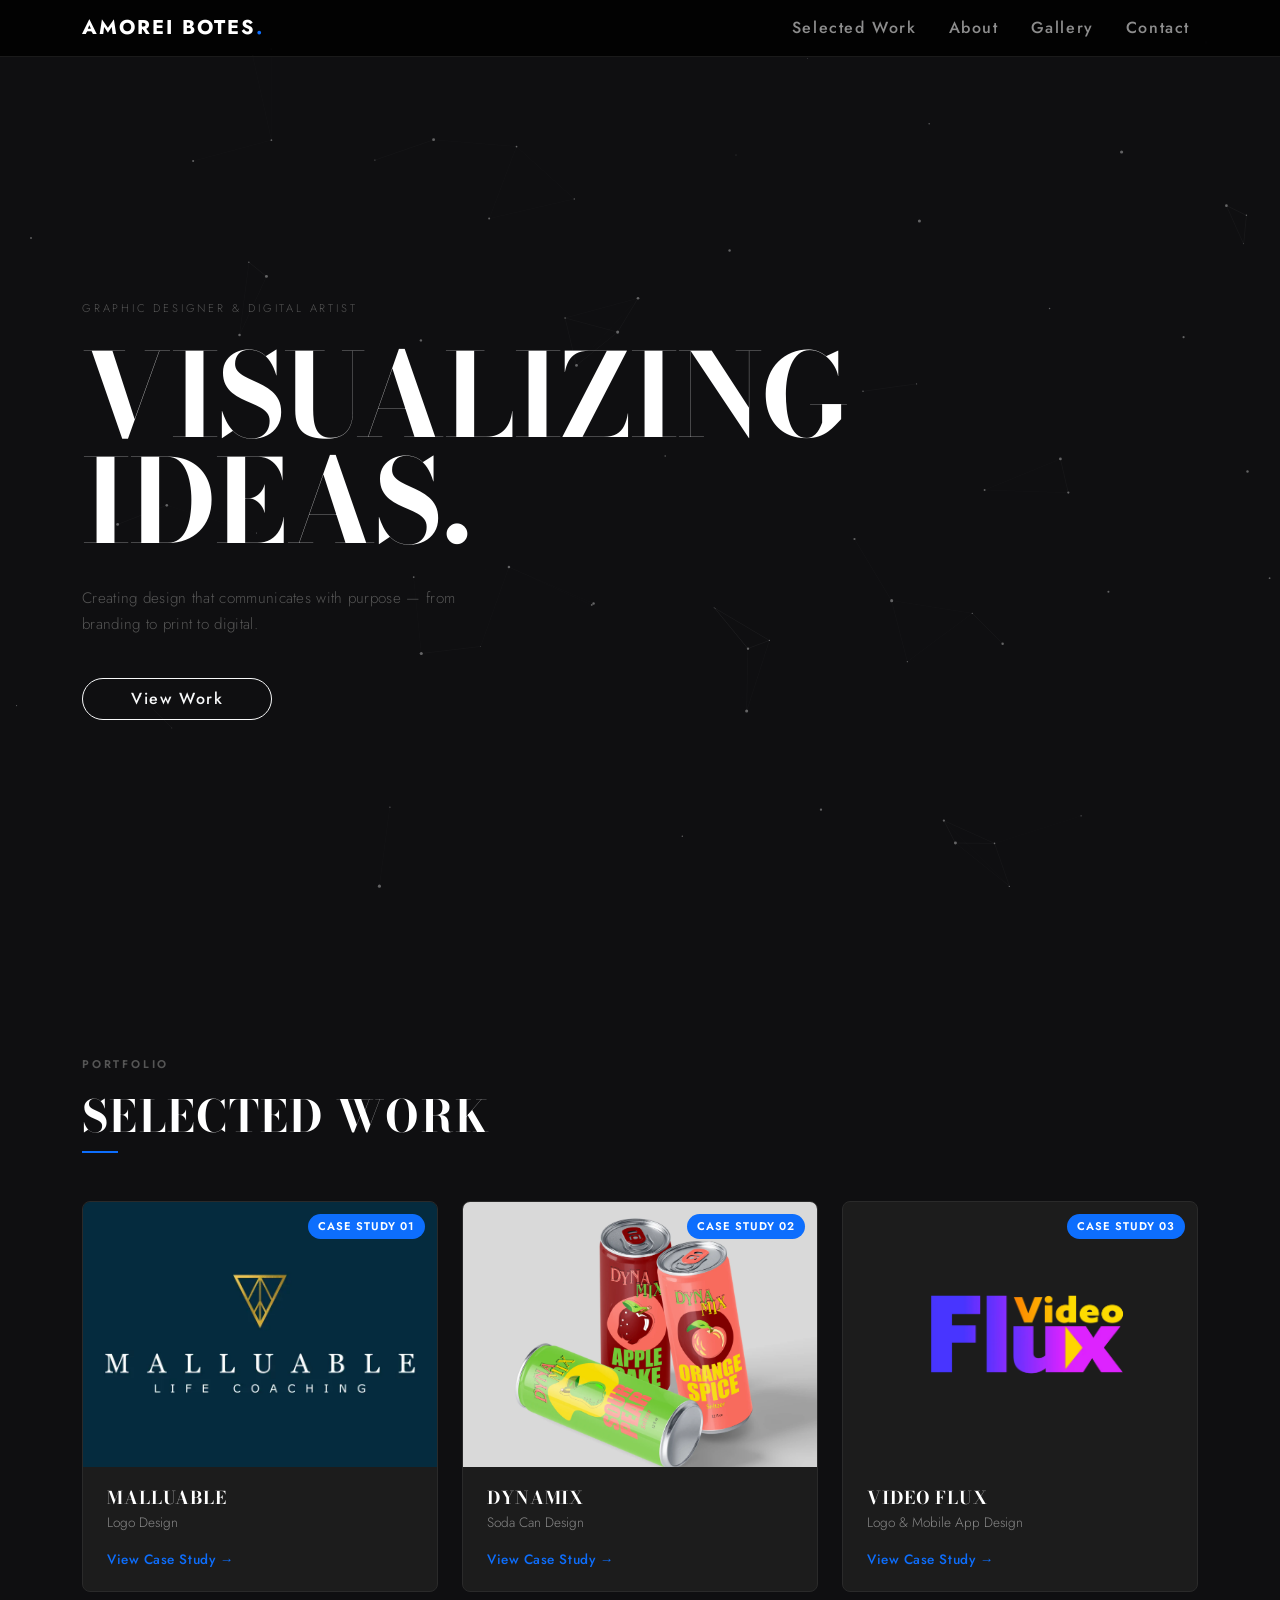
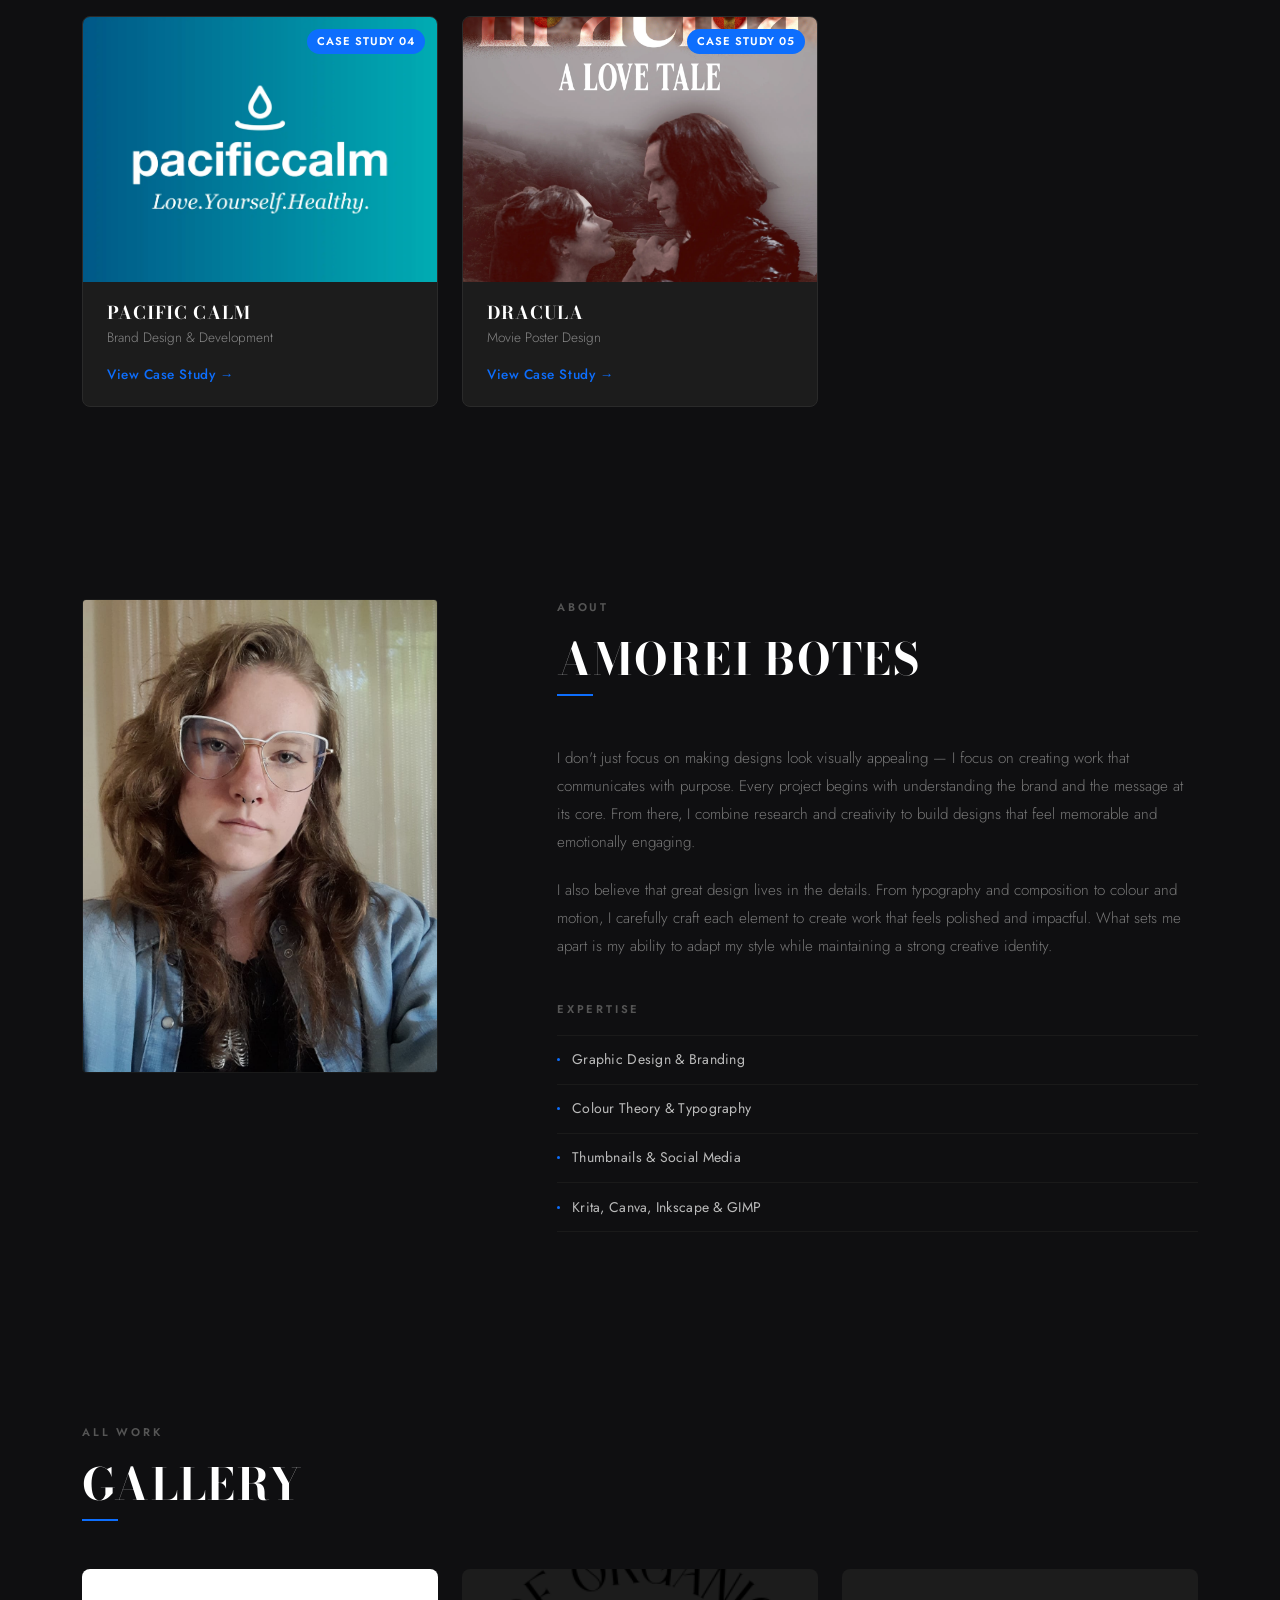
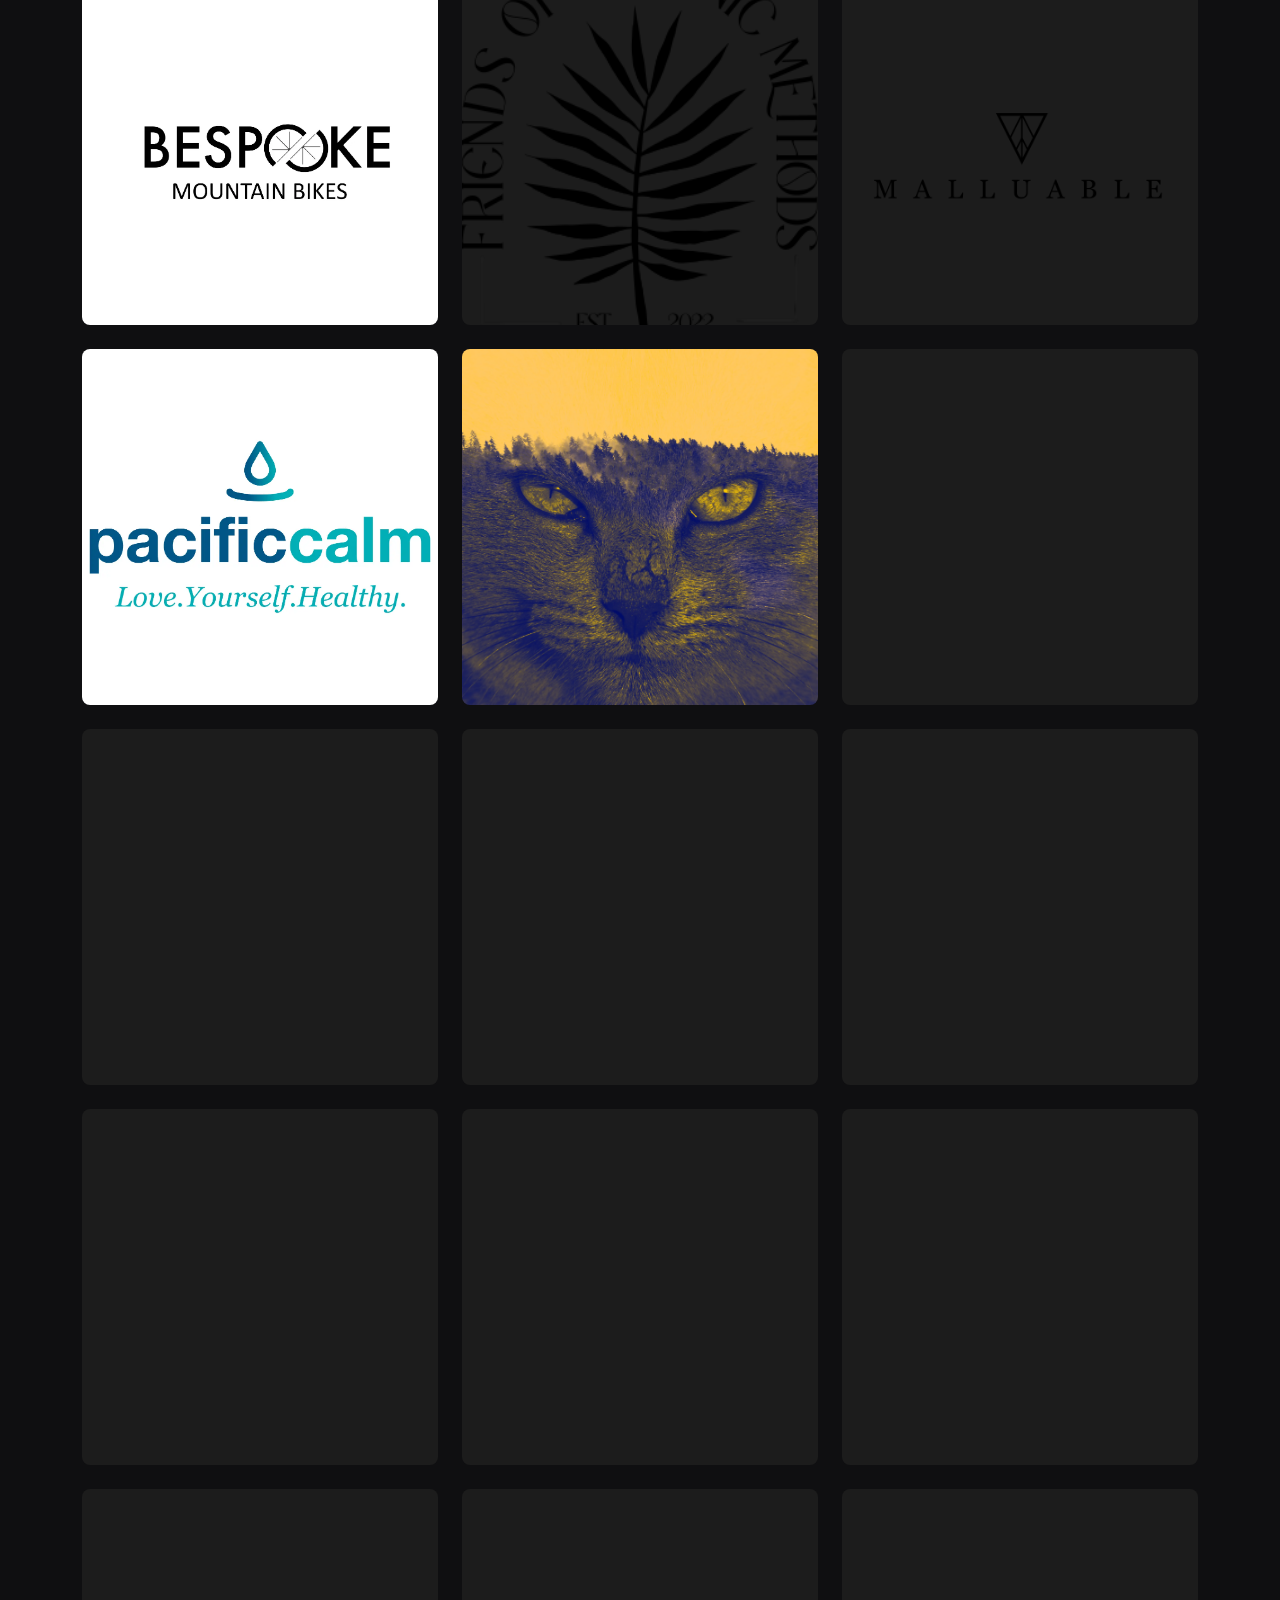
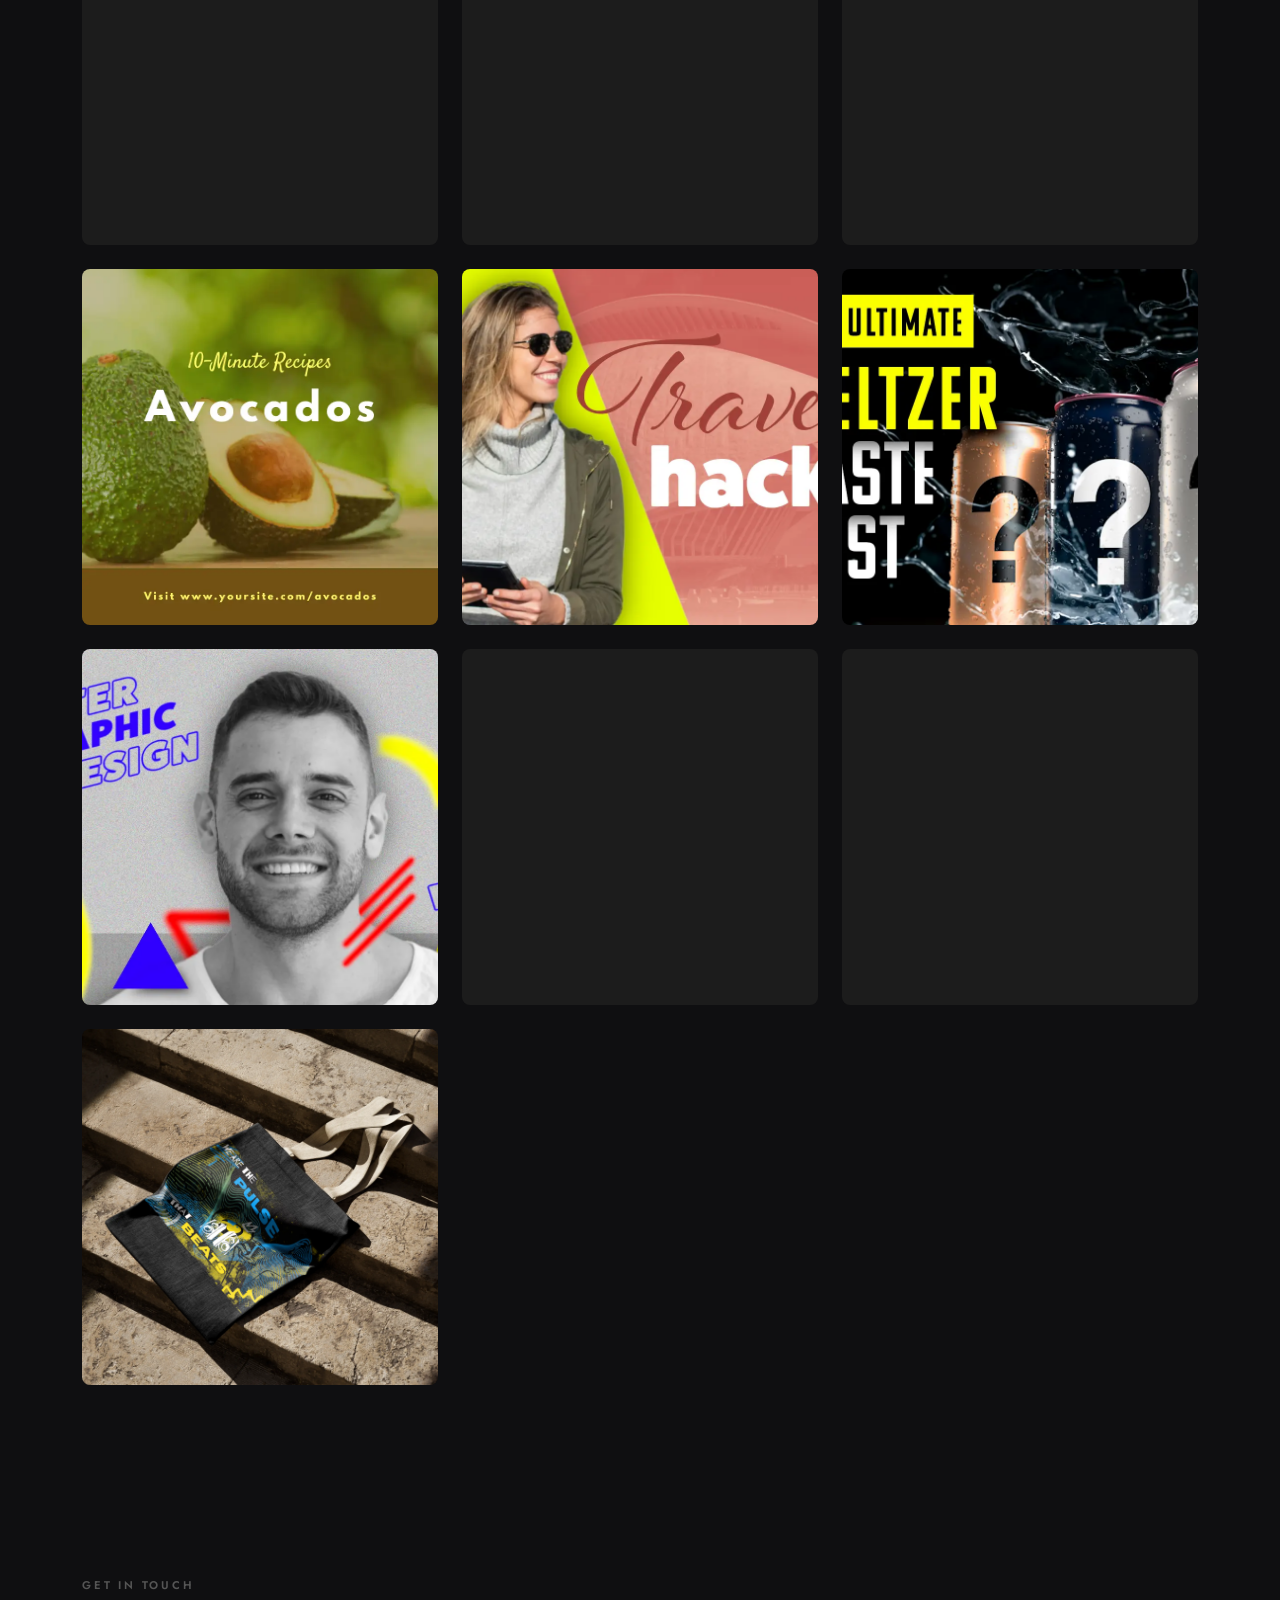
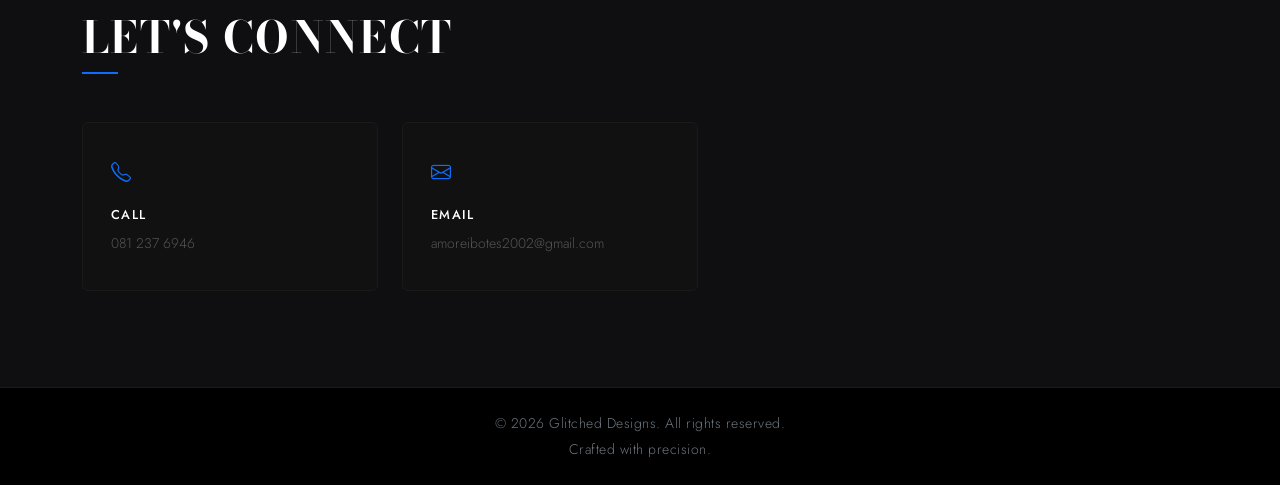
==== commit dd337898: "Make backgrounds transparent to show particle animation - Body background set to transparent; html r" ====
--- a/index.html
+++ b/index.html
@@ -53,7 +53,6 @@
             min-height: 100vh;
             display: flex;
             align-items: center;
-            background: #0f0f11;
         }
 
         .hero-eyebrow {
@@ -169,7 +168,7 @@
     </style>
 </head>
 
-<body style="background-color: #0f0f11; padding-top: 60px;">
+<body style="background-color: transparent; padding-top: 60px;">
 
     <canvas id="bg-canvas" style="position: fixed; top: 0; left: 0; width: 100%; height: 100%; z-index: 0; pointer-events: none;"></canvas>
 
@@ -201,7 +200,7 @@
     </section>
 
     <!-- Selected Work -->
-    <section id="selected-work" class="section" style="background: #0a0a0c;">
+    <section id="selected-work" class="section">
         <div class="container">
             <p class="section-label">Portfolio</p>
             <h2 class="section-title">Selected Work</h2>
@@ -325,7 +324,7 @@
     </section>
 
     <!-- Gallery -->
-    <section id="gallery" class="section" style="background: #0a0a0c;">
+    <section id="gallery" class="section">
         <div class="container">
             <p class="section-label">All Work</p>
             <h2 class="section-title">Gallery</h2>
--- a/styles.css
+++ b/styles.css
@@ -8,6 +8,10 @@
     --bg-black: #d6c2c2;
     --font-display: 'Bodoni Moda', serif;
     --font-ui: 'Jost', -apple-system, BlinkMacSystemFont, "Segoe UI", Roboto, sans-serif;
+}
+
+html {
+    background-color: #0f0f11;
 }
 
 html,
@@ -57,11 +61,7 @@
 }
 
 .hero-section {
-    /* Remove min-height: 70vh; if it exists */
-    background: radial-gradient(circle at center, #1a1a1f 0%, #0f0f11 100%);
-    /* Ensure the background covers the full screen */
-    background-size: cover;
-    background-position: center;
+    background: transparent;
 }
 
 /* Gallery Grid */
